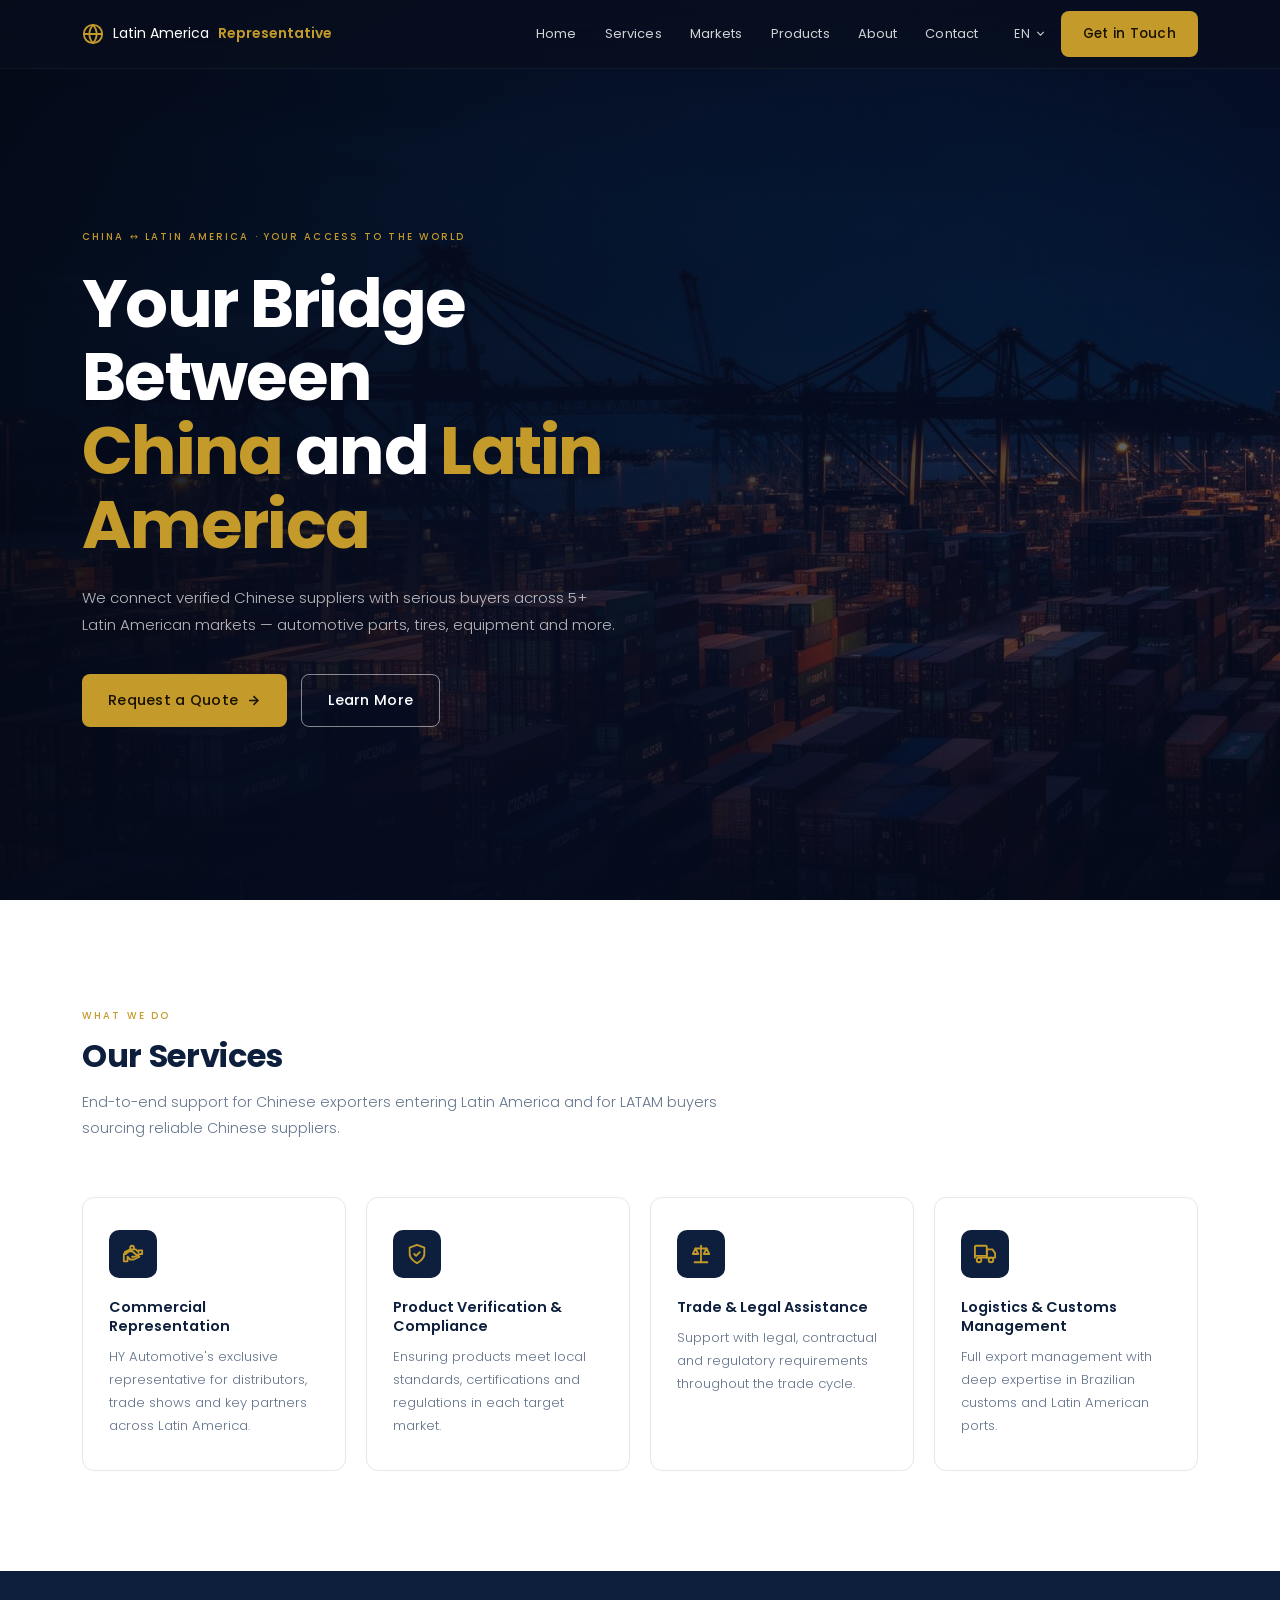
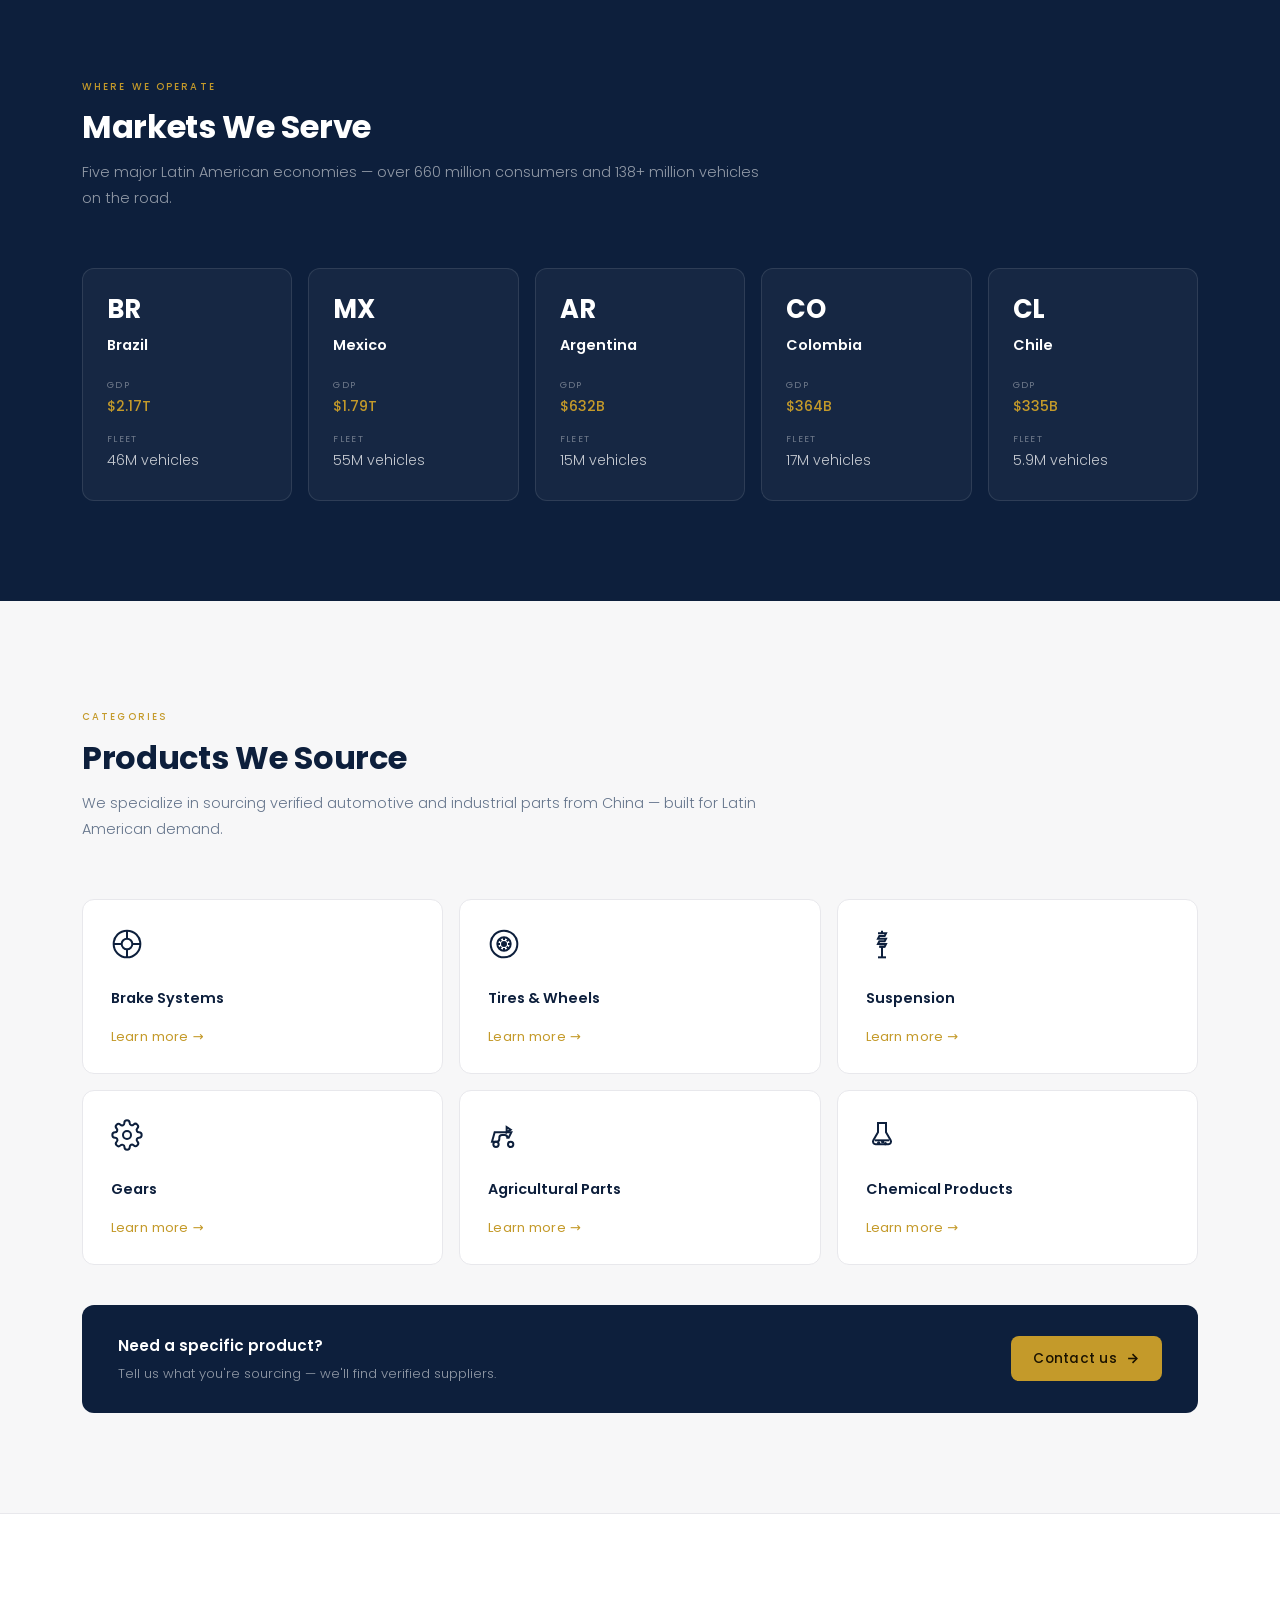
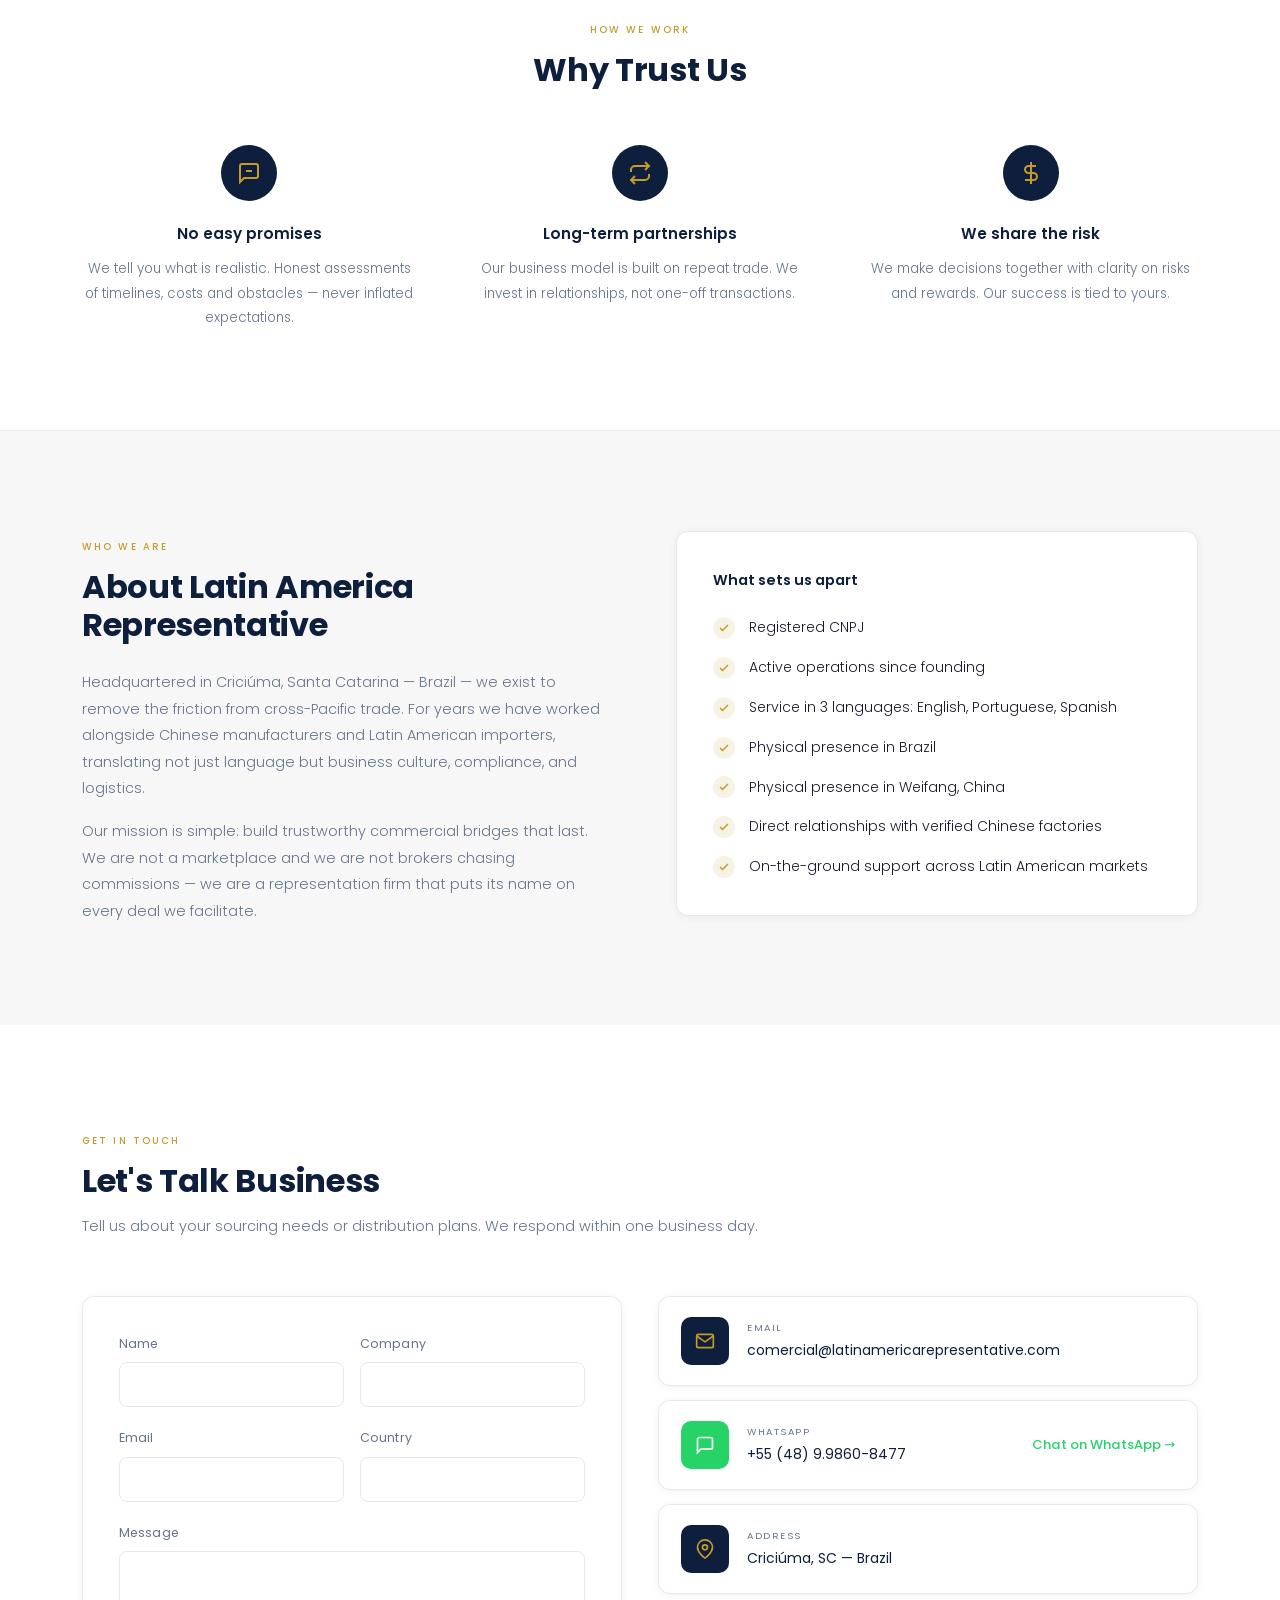
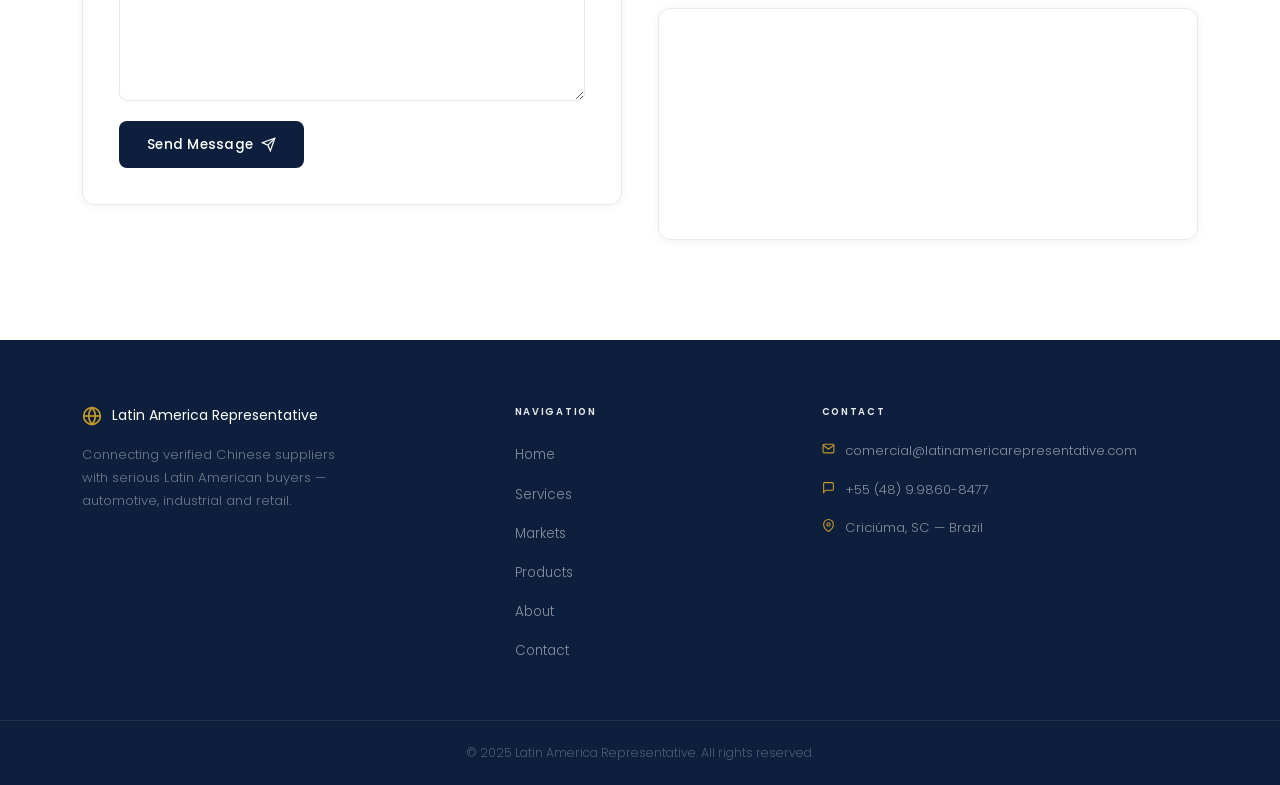
==== index.html @ e37b185f "Products session" ====
<!DOCTYPE html>
<html lang="en">
<head>
  <meta charset="UTF-8" />
  <meta name="viewport" content="width=device-width, initial-scale=1.0" />
  <title>Latin America Representative — China ↔ LATAM B2B Trade</title>
  <link rel="stylesheet" href="style.css" />
  <link rel="preconnect" href="https://fonts.googleapis.com" />
  <link rel="preconnect" href="https://fonts.gstatic.com" crossorigin />
  <link href="https://fonts.googleapis.com/css2?family=Poppins:wght@300;400;500;600;700&display=swap" rel="stylesheet" />
</head>
<body>

  <!-- NAVBAR -->
  <header class="navbar" id="navbar">
    <div class="container navbar__inner">
      <a href="#home" class="navbar__logo">
        <svg xmlns="http://www.w3.org/2000/svg" width="22" height="22" viewBox="0 0 24 24" fill="none" stroke="currentColor" stroke-width="2" stroke-linecap="round" stroke-linejoin="round"><circle cx="12" cy="12" r="10"/><path d="M12 2a15.3 15.3 0 0 1 4 10 15.3 15.3 0 0 1-4 10 15.3 15.3 0 0 1-4-10 15.3 15.3 0 0 1 4-10z"/><path d="M2 12h20"/></svg>
        <span class="logo__latin">Latin America</span> <span class="logo__rep">Representative</span>
      </a>

      <nav class="navbar__links" id="navLinks">
        <a href="#home">Home</a>
        <a href="#services">Services</a>
        <a href="#markets">Markets</a>
        <a href="products.html">Products</a>
        <a href="#about">About</a>
        <a href="#contact">Contact</a>
      </nav>

      <div class="navbar__actions">
        <div class="lang-switcher" id="langSwitcher">
          <button class="lang-btn" id="langToggle" aria-haspopup="true" aria-expanded="false">
            EN
            <svg xmlns="http://www.w3.org/2000/svg" width="13" height="13" viewBox="0 0 24 24" fill="none" stroke="currentColor" stroke-width="2"><polyline points="6 9 12 15 18 9"/></svg>
          </button>
          <div class="lang-dropdown" id="langDropdown">
            <button>English</button>
            <button>Português</button>
            <button>Español</button>
          </div>
        </div>
        <a href="#contact" class="btn btn--gold">Get in Touch</a>
      </div>

      <button class="navbar__hamburger" id="hamburger" aria-label="Toggle menu">
        <span></span><span></span><span></span>
      </button>
    </div>

    <div class="mobile-menu" id="mobileMenu">
      <a href="#home" class="mobile-link">Home</a>
      <a href="#services" class="mobile-link">Services</a>
      <a href="#markets" class="mobile-link">Markets</a>
      <a href="#products" class="mobile-link">Products</a>
      <a href="#about" class="mobile-link">About</a>
      <a href="#contact" class="mobile-link">Contact</a>
      <a href="#contact" class="btn btn--gold mobile-cta">Get in Touch</a>
    </div>
  </header>

  <!-- HERO -->
  <section class="hero" id="home">
    <div class="hero__bg">
      <img src="img/LAR.jpg.jpg" alt="Container port" class="hero__bg-img" />
      <div class="hero__overlay"></div>
    </div>
    <div class="container hero__inner">
      <div class="hero__content">
        <span class="eyebrow">China ↔ Latin America · Your Access to the World</span>
        <h1 class="hero__title">
          Your Bridge Between<br>
          <em>China</em> and <em>Latin America</em>
        </h1>
        <p class="hero__sub">
          We connect verified Chinese suppliers with serious buyers across 5+ Latin American markets — automotive parts, tires, equipment and more.
        </p>
        <div class="hero__ctas">
          <a href="#contact" class="btn btn--gold btn--lg">
            Request a Quote
            <svg xmlns="http://www.w3.org/2000/svg" width="15" height="15" viewBox="0 0 24 24" fill="none" stroke="currentColor" stroke-width="2.5"><line x1="5" y1="12" x2="19" y2="12"/><polyline points="12 5 19 12 12 19"/></svg>
          </a>
          <a href="#services" class="btn btn--outline btn--lg">Learn More</a>
        </div>
      </div>
    </div>
  </section>

  <!-- SERVICES -->
  <section class="section section--white" id="services">
    <div class="container">
      <div class="section__header">
        <span class="eyebrow">What we do</span>
        <h2 class="section__title">Our Services</h2>
        <p class="section__sub">End-to-end support for Chinese exporters entering Latin America and for LATAM buyers sourcing reliable Chinese suppliers.</p>
      </div>

      <div class="services-grid">
        <div class="service-card">
          <div class="service-card__icon">
            <svg xmlns="http://www.w3.org/2000/svg" width="22" height="22" viewBox="0 0 24 24" fill="none" stroke="currentColor" stroke-width="2" stroke-linecap="round" stroke-linejoin="round">
  <path d="M4 12H2v8h4v-5l3 3h4l6-3-1.5-1.5L14 15h-3"/>
  <path d="M20 12h2V8h-4v2l-3-3H9L3 10l1.5 1.5L8 9h3l5 4 4-1z"/>
  <path d="M9 7V5a2 2 0 0 1 4 0v2"/>
</svg>
          </div>
          <h3>Commercial Representation</h3>
          <p>HY Automotive's exclusive representative for distributors, trade shows and key partners across Latin America.</p>
        </div>
        <div class="service-card">
          <div class="service-card__icon">
            <svg xmlns="http://www.w3.org/2000/svg" width="22" height="22" viewBox="0 0 24 24" fill="none" stroke="currentColor" stroke-width="2" stroke-linecap="round" stroke-linejoin="round">
  <path d="M12 22s8-4 8-10V5l-8-3-8 3v7c0 6 8 10 8 10z"/>
  <polyline points="9 12 11 14 15 10"/>
</svg>
          </div>
          <h3>Product Verification &amp; Compliance</h3>
          <p>Ensuring products meet local standards, certifications and regulations in each target market.</p>
        </div>
        <div class="service-card">
          <div class="service-card__icon">
            <svg xmlns="http://www.w3.org/2000/svg" width="22" height="22" viewBox="0 0 24 24" fill="none" stroke="currentColor" stroke-width="2" stroke-linecap="round" stroke-linejoin="round">
  <line x1="12" y1="3" x2="12" y2="21"/>
  <path d="M5 21h14"/>
  <path d="M6 6l-3 6h6l-3-6z"/>
  <path d="M18 6l-3 6h6l-3-6z"/>
  <line x1="6" y1="6" x2="18" y2="6"/>
</svg>
          </div>
          <h3>Trade &amp; Legal Assistance</h3>
          <p>Support with legal, contractual and regulatory requirements throughout the trade cycle.</p>
        </div>
        <div class="service-card">
          <div class="service-card__icon">
            <svg xmlns="http://www.w3.org/2000/svg" width="22" height="22" viewBox="0 0 24 24" fill="none" stroke="currentColor" stroke-width="2" stroke-linecap="round" stroke-linejoin="round">
  <rect x="1" y="3" width="13" height="11" rx="1"/>
  <polygon points="14 7 20 7 23 11 23 16 14 16 14 7"/>
  <circle cx="5.5" cy="18.5" r="2.5"/>
  <circle cx="18.5" cy="18.5" r="2.5"/>
  <line x1="1" y1="14" x2="1" y2="16"/>
  <line x1="14" y1="16" x2="6" y2="16"/>
</svg>
          </div>
          <h3>Logistics &amp; Customs Management</h3>
          <p>Full export management with deep expertise in Brazilian customs and Latin American ports.</p>
        </div>
      </div>
    </div>
  </section>

  <!-- MARKETS -->
  <section class="section section--navy" id="markets">
    <div class="container">
      <div class="section__header">
        <span class="eyebrow">Where we operate</span>
        <h2 class="section__title section__title--white">Markets We Serve</h2>
        <p class="section__sub section__sub--light">Five major Latin American economies — over 660 million consumers and 138+ million vehicles on the road.</p>
      </div>

      <div class="markets-grid">
        <div class="market-card">
          <div class="market-card__code">BR</div>
          <div class="market-card__name">Brazil</div>
          <dl class="market-card__stats">
            <div><dt>GDP</dt><dd>$2.17T</dd></div>
            <div><dt>FLEET</dt><dd>46M vehicles</dd></div>
          </dl>
        </div>
        <div class="market-card">
          <div class="market-card__code">MX</div>
          <div class="market-card__name">Mexico</div>
          <dl class="market-card__stats">
            <div><dt>GDP</dt><dd>$1.79T</dd></div>
            <div><dt>FLEET</dt><dd>55M vehicles</dd></div>
          </dl>
        </div>
        <div class="market-card">
          <div class="market-card__code">AR</div>
          <div class="market-card__name">Argentina</div>
          <dl class="market-card__stats">
            <div><dt>GDP</dt><dd>$632B</dd></div>
            <div><dt>FLEET</dt><dd>15M vehicles</dd></div>
          </dl>
        </div>
        <div class="market-card">
          <div class="market-card__code">CO</div>
          <div class="market-card__name">Colombia</div>
          <dl class="market-card__stats">
            <div><dt>GDP</dt><dd>$364B</dd></div>
            <div><dt>FLEET</dt><dd>17M vehicles</dd></div>
          </dl>
        </div>
        <div class="market-card">
          <div class="market-card__code">CL</div>
          <div class="market-card__name">Chile</div>
          <dl class="market-card__stats">
            <div><dt>GDP</dt><dd>$335B</dd></div>
            <div><dt>FLEET</dt><dd>5.9M vehicles</dd></div>
          </dl>
        </div>
      </div>
    </div>
  </section>

  <!-- PRODUCTS -->
  <section class="section section--offwhite" id="products">
    <div class="container">
      <div class="section__header">
        <span class="eyebrow">Categories</span>
        <h2 class="section__title">Products We Source</h2>
        <p class="section__sub">We specialize in sourcing verified automotive and industrial parts from China — built for Latin American demand.</p>
      </div>

      <div class="products-grid">
        <div class="product-card" style="cursor:pointer;" onclick="window.location=this.querySelector('.product-card__link').href">
          <div class="product-card__icon">
            <svg xmlns="http://www.w3.org/2000/svg" width="32" height="32" viewBox="0 0 24 24" fill="none" stroke="currentColor" stroke-width="1.5">
              <circle cx="12" cy="12" r="10"/>
              <circle cx="12" cy="12" r="4"/>
              <line x1="12" y1="2" x2="12" y2="8"/>
              <line x1="12" y1="16" x2="12" y2="22"/>
              <line x1="2" y1="12" x2="8" y2="12"/>
              <line x1="16" y1="12" x2="22" y2="12"/>
            </svg>
          </div>
          <div class="product-card__name">Brake Systems</div>
          <a href="products.html#brake-systems" class="product-card__link">Learn more →</a>
        </div>
        <div class="product-card" style="cursor:pointer;" onclick="window.location=this.querySelector('.product-card__link').href">
          <div class="product-card__icon">
            <svg xmlns="http://www.w3.org/2000/svg" width="32" height="32" viewBox="0 0 24 24" fill="none" stroke="currentColor" stroke-width="1.5">
              <circle cx="12" cy="12" r="10"/>
              <circle cx="12" cy="12" r="5"/>
              <circle cx="12" cy="12" r="1.5" fill="currentColor"/>
              <line x1="12" y1="7" x2="12" y2="9"/>
              <line x1="12" y1="15" x2="12" y2="17"/>
              <line x1="7" y1="12" x2="9" y2="12"/>
              <line x1="15" y1="12" x2="17" y2="12"/>
              <line x1="8.5" y1="8.5" x2="9.9" y2="9.9"/>
              <line x1="14.1" y1="14.1" x2="15.5" y2="15.5"/>
              <line x1="15.5" y1="8.5" x2="14.1" y2="9.9"/>
              <line x1="9.9" y1="14.1" x2="8.5" y2="15.5"/>
            </svg>
          </div>
          <div class="product-card__name">Tires &amp; Wheels</div>
          <a href="products.html#tires-wheels" class="product-card__link">Learn more →</a>
        </div>
        <div class="product-card" style="cursor:pointer;" onclick="window.location=this.querySelector('.product-card__link').href">
          <div class="product-card__icon">
            <svg xmlns="http://www.w3.org/2000/svg" width="32" height="32" viewBox="0 0 24 24" fill="none" stroke="currentColor" stroke-width="1.5">
              <line x1="12" y1="2" x2="12" y2="4"/>
              <path d="M9 4 L15 4 L14 6 L10 6 L9 8 L15 8 L14 10 L10 10 L9 12 L15 12 L14 14 L10 14"/>
              <line x1="10" y1="14" x2="14" y2="14"/>
              <line x1="12" y1="14" x2="12" y2="22"/>
              <line x1="9" y1="22" x2="15" y2="22"/>
            </svg>
          </div>
          <div class="product-card__name">Suspension</div>
          <a href="products.html#suspension" class="product-card__link">Learn more →</a>
        </div>
        <div class="product-card" style="cursor:pointer;" onclick="window.location=this.querySelector('.product-card__link').href">
          <div class="product-card__icon">
            <svg xmlns="http://www.w3.org/2000/svg" width="32" height="32" viewBox="0 0 24 24" fill="none" stroke="currentColor" stroke-width="1.5">
              <path d="M12 15a3 3 0 1 0 0-6 3 3 0 0 0 0 6z"/>
              <path d="M19.4 15a1.65 1.65 0 0 0 .33 1.82l.06.06a2 2 0 0 1-2.83 2.83l-.06-.06a1.65 1.65 0 0 0-1.82-.33 1.65 1.65 0 0 0-1 1.51V21a2 2 0 0 1-4 0v-.09A1.65 1.65 0 0 0 9 19.4a1.65 1.65 0 0 0-1.82.33l-.06.06a2 2 0 0 1-2.83-2.83l.06-.06A1.65 1.65 0 0 0 4.68 15a1.65 1.65 0 0 0-1.51-1H3a2 2 0 0 1 0-4h.09A1.65 1.65 0 0 0 4.6 9a1.65 1.65 0 0 0-.33-1.82l-.06-.06a2 2 0 0 1 2.83-2.83l.06.06A1.65 1.65 0 0 0 9 4.68a1.65 1.65 0 0 0 1-1.51V3a2 2 0 0 1 4 0v.09a1.65 1.65 0 0 0 1 1.51 1.65 1.65 0 0 0 1.82-.33l.06-.06a2 2 0 0 1 2.83 2.83l-.06.06A1.65 1.65 0 0 0 19.4 9a1.65 1.65 0 0 0 1.51 1H21a2 2 0 0 1 0 4h-.09a1.65 1.65 0 0 0-1.51 1z"/>
            </svg>
          </div>
          <div class="product-card__name">Gears</div>
          <a href="products.html#gears" class="product-card__link">Learn more →</a>
        </div>
        <div class="product-card" style="cursor:pointer;" onclick="window.location=this.querySelector('.product-card__link').href">
          <div class="product-card__icon">
            <svg xmlns="http://www.w3.org/2000/svg" width="32" height="32" viewBox="0 0 24 24" fill="none" stroke="currentColor" stroke-width="1.5">
              <path d="M3 17h3.5a2 2 0 0 0 2-2v-1a2 2 0 0 1 2-2h2a2 2 0 0 1 2 2v0h1l2-4H5L3 17z"/>
              <circle cx="6" cy="19" r="2"/>
              <circle cx="17" cy="19" r="2"/>
              <path d="M14 10V6l3 2-3 2z"/>
            </svg>
          </div>
          <div class="product-card__name">Agricultural Parts</div>
          <a href="products.html#agricultural-parts" class="product-card__link">Learn more →</a>
        </div>
        <div class="product-card" style="cursor:pointer;" onclick="window.location=this.querySelector('.product-card__link').href">
          <div class="product-card__icon">
            <svg xmlns="http://www.w3.org/2000/svg" width="32" height="32" viewBox="0 0 24 24" fill="none" stroke="currentColor" stroke-width="1.5">
              <path d="M9 3h6v7l3.5 6a2 2 0 0 1-1.76 3H7.26a2 2 0 0 1-1.76-3L9 10V3z"/>
              <line x1="9" y1="3" x2="15" y2="3"/>
              <path d="M6.5 16h11"/>
              <circle cx="9.5" cy="18" r="0.5" fill="currentColor"/>
              <circle cx="12.5" cy="17" r="0.5" fill="currentColor"/>
              <circle cx="14.5" cy="18.5" r="0.5" fill="currentColor"/>
            </svg>
          </div>
          <div class="product-card__name">Chemical Products</div>
          <a href="products.html#chemical-products" class="product-card__link">Learn more →</a>
        </div>
      </div>

      <div class="products-cta">
        <div class="products-cta__text">
          <div class="products-cta__title">Need a specific product?</div>
          <div class="products-cta__sub">Tell us what you're sourcing — we'll find verified suppliers.</div>
        </div>
        <a href="#contact" class="btn btn--gold">
          Contact us
          <svg xmlns="http://www.w3.org/2000/svg" width="15" height="15" viewBox="0 0 24 24" fill="none" stroke="currentColor" stroke-width="2.5"><line x1="5" y1="12" x2="19" y2="12"/><polyline points="12 5 19 12 12 19"/></svg>
        </a>
      </div>
    </div>
  </section>

  <!-- TRUST -->
  <section class="section section--white trust-section">
    <div class="container">
      <div class="section__header section__header--center">
        <span class="eyebrow">How we work</span>
        <h2 class="section__title">Why Trust Us</h2>
      </div>

      <div class="trust-grid">
        <div class="trust-card">
          <div class="trust-card__icon">
            <svg xmlns="http://www.w3.org/2000/svg" width="24" height="24" viewBox="0 0 24 24" fill="none" stroke="currentColor" stroke-width="2"><path d="M21 15a2 2 0 0 1-2 2H7l-4 4V5a2 2 0 0 1 2-2h14a2 2 0 0 1 2 2z"/><line x1="9" y1="10" x2="15" y2="10"/></svg>
          </div>
          <h3>No easy promises</h3>
          <p>We tell you what is realistic. Honest assessments of timelines, costs and obstacles — never inflated expectations.</p>
        </div>
        <div class="trust-card">
          <div class="trust-card__icon">
            <svg xmlns="http://www.w3.org/2000/svg" width="24" height="24" viewBox="0 0 24 24" fill="none" stroke="currentColor" stroke-width="2"><polyline points="17 1 21 5 17 9"/><path d="M3 11V9a4 4 0 0 1 4-4h14"/><polyline points="7 23 3 19 7 15"/><path d="M21 13v2a4 4 0 0 1-4 4H3"/></svg>
          </div>
          <h3>Long-term partnerships</h3>
          <p>Our business model is built on repeat trade. We invest in relationships, not one-off transactions.</p>
        </div>
        <div class="trust-card">
          <div class="trust-card__icon">
            <svg xmlns="http://www.w3.org/2000/svg" width="24" height="24" viewBox="0 0 24 24" fill="none" stroke="currentColor" stroke-width="2"><line x1="12" y1="1" x2="12" y2="23"/><path d="M17 5H9.5a3.5 3.5 0 0 0 0 7h5a3.5 3.5 0 0 1 0 7H6"/></svg>
          </div>
          <h3>We share the risk</h3>
          <p>We make decisions together with clarity on risks and rewards. Our success is tied to yours.</p>
        </div>
      </div>
    </div>
  </section>

  <!-- ABOUT -->
  <section class="section section--offwhite" id="about">
    <div class="container">
      <div class="about-grid">
        <div class="about__left">
          <span class="eyebrow">Who we are</span>
          <h2 class="section__title">About Latin America Representative</h2>
          <div class="about__body">
            <p>Headquartered in Criciúma, Santa Catarina — Brazil — we exist to remove the friction from cross-Pacific trade. For years we have worked alongside Chinese manufacturers and Latin American importers, translating not just language but business culture, compliance, and logistics.</p>
            <p>Our mission is simple: build trustworthy commercial bridges that last. We are not a marketplace and we are not brokers chasing commissions — we are a representation firm that puts its name on every deal we facilitate.</p>
          </div>
        </div>
        <div class="about__right">
          <div class="about-card">
            <h3>What sets us apart</h3>
            <ul class="about-list">
              <li><span class="about-list__check"><svg xmlns="http://www.w3.org/2000/svg" width="12" height="12" viewBox="0 0 24 24" fill="none" stroke="currentColor" stroke-width="3"><polyline points="20 6 9 17 4 12"/></svg></span>Registered CNPJ</li>
              <li><span class="about-list__check"><svg xmlns="http://www.w3.org/2000/svg" width="12" height="12" viewBox="0 0 24 24" fill="none" stroke="currentColor" stroke-width="3"><polyline points="20 6 9 17 4 12"/></svg></span>Active operations since founding</li>
              <li><span class="about-list__check"><svg xmlns="http://www.w3.org/2000/svg" width="12" height="12" viewBox="0 0 24 24" fill="none" stroke="currentColor" stroke-width="3"><polyline points="20 6 9 17 4 12"/></svg></span>Service in 3 languages: English, Portuguese, Spanish</li>
              <li><span class="about-list__check"><svg xmlns="http://www.w3.org/2000/svg" width="12" height="12" viewBox="0 0 24 24" fill="none" stroke="currentColor" stroke-width="3"><polyline points="20 6 9 17 4 12"/></svg></span>Physical presence in Brazil</li>
              <li><span class="about-list__check"><svg xmlns="http://www.w3.org/2000/svg" width="12" height="12" viewBox="0 0 24 24" fill="none" stroke="currentColor" stroke-width="3"><polyline points="20 6 9 17 4 12"/></svg></span>Physical presence in Weifang, China</li>
              <li><span class="about-list__check"><svg xmlns="http://www.w3.org/2000/svg" width="12" height="12" viewBox="0 0 24 24" fill="none" stroke="currentColor" stroke-width="3"><polyline points="20 6 9 17 4 12"/></svg></span>Direct relationships with verified Chinese factories</li>
              <li><span class="about-list__check"><svg xmlns="http://www.w3.org/2000/svg" width="12" height="12" viewBox="0 0 24 24" fill="none" stroke="currentColor" stroke-width="3"><polyline points="20 6 9 17 4 12"/></svg></span>On-the-ground support across Latin American markets</li>
            </ul>
          </div>
        </div>
      </div>
    </div>
  </section>

  <!-- CONTACT -->
  <section class="section section--white" id="contact">
    <div class="container">
      <div class="section__header">
        <span class="eyebrow">Get in touch</span>
        <h2 class="section__title">Let's Talk Business</h2>
        <p class="section__sub">Tell us about your sourcing needs or distribution plans. We respond within one business day.</p>
      </div>

      <div class="contact-grid">
        <form class="contact-form" id="contactForm" novalidate>
          <div class="form-row">
            <div class="form-field">
              <label for="name">Name</label>
              <input type="text" id="name" name="name" required maxlength="150" />
            </div>
            <div class="form-field">
              <label for="company">Company</label>
              <input type="text" id="company" name="company" required maxlength="150" />
            </div>
          </div>
          <div class="form-row">
            <div class="form-field">
              <label for="email">Email</label>
              <input type="email" id="email" name="email" required maxlength="150" />
            </div>
            <div class="form-field">
              <label for="country">Country</label>
              <input type="text" id="country" name="country" required maxlength="150" />
            </div>
          </div>
          <div class="form-field">
            <label for="message">Message</label>
            <textarea id="message" name="message" rows="6" required minlength="10" maxlength="1000"></textarea>
          </div>
          <button type="submit" class="btn btn--navy btn--send">
            Send Message
            <svg xmlns="http://www.w3.org/2000/svg" width="15" height="15" viewBox="0 0 24 24" fill="none" stroke="currentColor" stroke-width="2"><line x1="22" y1="2" x2="11" y2="13"/><polygon points="22 2 15 22 11 13 2 9 22 2"/></svg>
          </button>
          <div class="form-success" id="formSuccess">
            Thanks — your message was received. We'll reply shortly.
          </div>
        </form>

        <div class="contact-info">
          <a href="mailto:comercial@latinamericarepresentative.com" class="info-card">
            <span class="info-card__icon info-card__icon--navy">
              <svg xmlns="http://www.w3.org/2000/svg" width="20" height="20" viewBox="0 0 24 24" fill="none" stroke="currentColor" stroke-width="2"><path d="M4 4h16c1.1 0 2 .9 2 2v12c0 1.1-.9 2-2 2H4c-1.1 0-2-.9-2-2V6c0-1.1.9-2 2-2z"/><polyline points="22,6 12,13 2,6"/></svg>
            </span>
            <div>
              <div class="info-card__label">EMAIL</div>
              <div class="info-card__value">comercial@latinamericarepresentative.com</div>
            </div>
          </a>

          <a href="https://wa.me/5548998608477" target="_blank" rel="noopener noreferrer" class="info-card info-card--wa">
            <span class="info-card__icon info-card__icon--wa">
              <svg xmlns="http://www.w3.org/2000/svg" width="20" height="20" viewBox="0 0 24 24" fill="none" stroke="currentColor" stroke-width="2"><path d="M21 15a2 2 0 0 1-2 2H7l-4 4V5a2 2 0 0 1 2-2h14a2 2 0 0 1 2 2z"/></svg>
            </span>
            <div>
              <div class="info-card__label">WHATSAPP</div>
              <div class="info-card__value">+55 (48) 9.9860-8477</div>
            </div>
            <span class="wa-cta">Chat on WhatsApp →</span>
          </a>

          <div class="info-card">
            <span class="info-card__icon info-card__icon--navy">
              <svg xmlns="http://www.w3.org/2000/svg" width="20" height="20" viewBox="0 0 24 24" fill="none" stroke="currentColor" stroke-width="2"><path d="M21 10c0 7-9 13-9 13s-9-6-9-13a9 9 0 0 1 18 0z"/><circle cx="12" cy="10" r="3"/></svg>
            </span>
            <div>
              <div class="info-card__label">ADDRESS</div>
              <div class="info-card__value">Criciúma, SC — Brazil</div>
            </div>
          </div>

          <div class="map-wrapper">
            <iframe title="Map" src="https://www.openstreetmap.org/export/embed.html?bbox=-49.45%2C-28.75%2C-49.30%2C-28.62&layer=mapnik&marker=-28.6776%2C-49.3697" loading="lazy"></iframe>
          </div>
        </div>
      </div>
    </div>
  </section>

  <!-- FOOTER -->
  <footer class="footer">
    <div class="container footer__inner">
      <div class="footer__brand">
        <div class="footer__logo">
          <svg xmlns="http://www.w3.org/2000/svg" width="20" height="20" viewBox="0 0 24 24" fill="none" stroke="currentColor" stroke-width="2"><circle cx="12" cy="12" r="10"/><path d="M12 2a15.3 15.3 0 0 1 4 10 15.3 15.3 0 0 1-4 10 15.3 15.3 0 0 1-4-10 15.3 15.3 0 0 1 4-10z"/><path d="M2 12h20"/></svg>
          Latin America Representative
        </div>
        <p>Connecting verified Chinese suppliers with serious Latin American buyers — automotive, industrial and retail.</p>
      </div>

      <div class="footer__nav">
        <h4>Navigation</h4>
        <ul>
          <li><a href="#home">Home</a></li>
          <li><a href="#services">Services</a></li>
          <li><a href="#markets">Markets</a></li>
          <li><a href="products.html">Products</a></li>
          <li><a href="#about">About</a></li>
          <li><a href="#contact">Contact</a></li>
        </ul>
      </div>

      <div class="footer__contact">
        <h4>Contact</h4>
        <ul>
          <li>
            <svg xmlns="http://www.w3.org/2000/svg" width="13" height="13" viewBox="0 0 24 24" fill="none" stroke="currentColor" stroke-width="2"><path d="M4 4h16c1.1 0 2 .9 2 2v12c0 1.1-.9 2-2 2H4c-1.1 0-2-.9-2-2V6c0-1.1.9-2 2-2z"/><polyline points="22,6 12,13 2,6"/></svg>
            comercial@latinamericarepresentative.com
          </li>
          <li>
            <svg xmlns="http://www.w3.org/2000/svg" width="13" height="13" viewBox="0 0 24 24" fill="none" stroke="currentColor" stroke-width="2"><path d="M21 15a2 2 0 0 1-2 2H7l-4 4V5a2 2 0 0 1 2-2h14a2 2 0 0 1 2 2z"/></svg>
            <a href="https://wa.me/5548998608477" target="_blank" rel="noopener noreferrer">+55 (48) 9.9860-8477</a>
          </li>
          <li>
            <svg xmlns="http://www.w3.org/2000/svg" width="13" height="13" viewBox="0 0 24 24" fill="none" stroke="currentColor" stroke-width="2"><path d="M21 10c0 7-9 13-9 13s-9-6-9-13a9 9 0 0 1 18 0z"/><circle cx="12" cy="10" r="3"/></svg>
            Criciúma, SC — Brazil
          </li>
        </ul>
      </div>
    </div>
    <div class="footer__bottom">
      <div class="container">© 2025 Latin America Representative. All rights reserved.</div>
    </div>
  </footer>

  <script src="script.js"></script>
</body>
</html>
---- style.css ----
/* ============================================================
   LATIN AMERICA REPRESENTATIVE — style.css
   ============================================================ */

*, *::before, *::after { box-sizing: border-box; margin: 0; padding: 0; }

:root {
  --navy:       #0d1f3c;
  --navy-deep:  #080f1e;
  --navy-mid:   #122040;
  --gold:       #c49a2a;
  --gold-hover: #d4ab3a;
  --gold-pale:  rgba(196,154,42,.13);
  --white:      #ffffff;
  --off-white:  #f7f7f8;
  --border:     #e8e8ec;
  --text:       #1a1a2e;
  --text-muted: #64748b;
  --wa-green:   #25d366;
  --font: 'Poppins', system-ui, sans-serif;
  --radius: 12px;
  --radius-sm: 8px;
  --transition: .2s ease;
  --shadow-sm: 0 1px 8px rgba(10,20,50,.06);
  --shadow: 0 2px 20px rgba(10,20,50,.09);
  --shadow-lg: 0 8px 40px rgba(10,20,50,.13);
}

html { scroll-behavior: smooth; }

body {
  font-family: var(--font);
  font-weight: 300;
  color: var(--text);
  background: var(--white);
  line-height: 1.7;
  -webkit-font-smoothing: antialiased;
}

img, iframe { display: block; max-width: 100%; }
a { text-decoration: none; color: inherit; }
ul { list-style: none; }
button { cursor: pointer; border: none; background: none; font: inherit; }

.container {
  width: 100%;
  max-width: 1180px;
  margin: 0 auto;
  padding: 0 32px;
}

/* ---- BUTTONS ---- */
.btn {
  display: inline-flex;
  align-items: center;
  gap: 8px;
  padding: 11px 22px;
  border-radius: var(--radius-sm);
  font-family: var(--font);
  font-weight: 500;
  font-size: .85rem;
  letter-spacing: .02em;
  transition: background var(--transition), box-shadow var(--transition), transform var(--transition);
  white-space: nowrap;
  cursor: pointer;
}
.btn:hover { transform: translateY(-1px); }
.btn--gold  { background: var(--gold); color: #1a1200; }
.btn--gold:hover { background: var(--gold-hover); box-shadow: 0 4px 18px rgba(196,154,42,.35); }
.btn--navy  { background: var(--navy); color: var(--white); }
.btn--navy:hover { background: var(--navy-mid); }
.btn--outline { border: 1.5px solid rgba(255,255,255,.5); color: var(--white); background: transparent; }
.btn--outline:hover { background: rgba(255,255,255,.08); }
.btn--lg { padding: 13px 26px; font-size: .9rem; border-radius: var(--radius-sm); }
.btn--send { align-self: flex-start; padding: 12px 28px; }

/* ---- EYEBROW ---- */
.eyebrow {
  display: inline-block;
  font-size: .6rem;
  font-weight: 500;
  letter-spacing: .22em;
  text-transform: uppercase;
  color: var(--gold);
}

/* ---- SECTIONS ---- */
.section { padding: 100px 0; }
.section--white    { background: var(--white); }
.section--offwhite { background: var(--off-white); }
.section--navy     { background: var(--navy); }

.section__header { max-width: 680px; margin-bottom: 56px; }
.section__header--center { text-align: center; margin-left: auto; margin-right: auto; }

.section__title {
  margin-top: 10px;
  font-size: clamp(1.6rem, 2.5vw, 2.1rem);
  font-weight: 700;
  color: var(--navy);
  line-height: 1.2;
  letter-spacing: -.01em;
}
.section__title--white { color: var(--white); }

.section__sub {
  margin-top: 14px;
  font-size: .9rem;
  font-weight: 300;
  color: var(--text-muted);
  line-height: 1.8;
}
.section__sub--light { color: rgba(255,255,255,.55); }

/* ================================================================
   NAVBAR
   ================================================================ */
.navbar {
  position: fixed;
  top: 0; left: 0; right: 0;
  z-index: 100;
  background: rgba(8,15,30,.65);
  backdrop-filter: blur(18px);
  -webkit-backdrop-filter: blur(18px);
  border-bottom: 1px solid rgba(255,255,255,.05);
  transition: background var(--transition), box-shadow var(--transition);
}
.navbar.scrolled {
  background: rgba(10,20,50,.97);
  box-shadow: 0 2px 28px rgba(0,0,0,.35);
}

.navbar__inner {
  display: flex;
  align-items: center;
  height: 68px;
  gap: 36px;
}

.navbar__logo {
  display: flex;
  align-items: center;
  gap: 9px;
  font-size: .875rem;
  color: var(--white);
  flex-shrink: 0;
}
.navbar__logo svg { color: var(--gold); flex-shrink: 0; }
.logo__latin { font-weight: 400; }
.logo__rep   { font-weight: 600; color: var(--gold); }

.navbar__links {
  display: flex;
  align-items: center;
  gap: 28px;
  margin-left: auto;
}
.navbar__links a {
  font-size: .8125rem;
  font-weight: 400;
  color: rgba(255,255,255,.82);
  letter-spacing: .01em;
  transition: color var(--transition);
}
.navbar__links a:hover { color: var(--white); }

.navbar__actions {
  display: flex;
  align-items: center;
  gap: 14px;
  flex-shrink: 0;
}

/* Lang switcher */
.lang-switcher { position: relative; }
.lang-btn {
  display: flex;
  align-items: center;
  gap: 3px;
  font-size: .78rem;
  font-weight: 400;
  letter-spacing: .06em;
  color: rgba(255,255,255,.8);
  transition: color var(--transition);
}
.lang-btn:hover { color: var(--white); }
.lang-dropdown {
  position: absolute;
  top: calc(100% + 10px);
  right: 0;
  min-width: 128px;
  background: var(--white);
  border: 1px solid var(--border);
  border-radius: var(--radius-sm);
  box-shadow: var(--shadow-lg);
  overflow: hidden;
  display: none;
  flex-direction: column;
}
.lang-dropdown.open { display: flex; }
.lang-dropdown button {
  padding: 10px 14px;
  text-align: left;
  font-size: .84rem;
  font-weight: 300;
  color: var(--text);
  font-family: var(--font);
  transition: background var(--transition);
}
.lang-dropdown button:hover { background: var(--off-white); }

/* Hamburger */
.navbar__hamburger {
  display: none;
  flex-direction: column;
  gap: 5px;
  padding: 4px;
  margin-left: auto;
}
.navbar__hamburger span {
  display: block;
  width: 22px;
  height: 1.5px;
  background: var(--white);
  border-radius: 2px;
  transition: transform .25s ease, opacity .25s ease;
}
.navbar__hamburger.open span:nth-child(1) { transform: translateY(6.5px) rotate(45deg); }
.navbar__hamburger.open span:nth-child(2) { opacity: 0; }
.navbar__hamburger.open span:nth-child(3) { transform: translateY(-6.5px) rotate(-45deg); }

/* Mobile menu */
.mobile-menu {
  display: none;
  flex-direction: column;
  padding: 12px 24px 24px;
  border-top: 1px solid rgba(255,255,255,.06);
  background: rgba(8,15,30,.99);
}
.mobile-menu.open { display: flex; }
.mobile-link {
  padding: 12px 0;
  color: rgba(255,255,255,.8);
  font-weight: 300;
  font-size: .9rem;
  border-bottom: 1px solid rgba(255,255,255,.05);
  transition: color var(--transition);
}
.mobile-link:hover { color: var(--gold); }
.mobile-cta { margin-top: 18px; justify-content: center; }

/* ================================================================
   HERO
   ================================================================ */
.hero {
  position: relative;
  min-height: 100vh;
  display: flex;
  align-items: center;
  padding-top: 68px;
  color: var(--white);
  overflow: hidden;
}

.hero__bg {
  position: absolute;
  inset: 0;
}
.hero__bg-img {
  position: absolute;
  inset: 0;
  width: 100%;
  height: 100%;
  object-fit: cover;
  object-position: center 40%;
}
.hero__overlay {
  position: absolute;
  inset: 0;
  background: linear-gradient(
    108deg,
    rgba(4,9,22,.92) 0%,
    rgba(6,14,35,.85) 40%,
    rgba(8,18,45,.55) 100%
  );
}

.hero__inner {
  position: relative;
  width: 100%;
  padding: 80px 32px 100px;
}

.hero__content { max-width: 680px; }

.hero__title {
  margin-top: 18px;
  font-size: clamp(2.8rem, 5.5vw, 4.2rem);
  font-weight: 700;
  line-height: 1.1;
  letter-spacing: -.025em;
  color: var(--white);
}
.hero__title em {
  font-style: normal;
  color: var(--gold);
}

.hero__sub {
  margin-top: 22px;
  font-size: .9375rem;
  font-weight: 300;
  color: rgba(255,255,255,.7);
  max-width: 540px;
  line-height: 1.8;
}

.hero__ctas {
  margin-top: 36px;
  display: flex;
  flex-wrap: wrap;
  gap: 14px;
}

/* ================================================================
   SERVICES
   ================================================================ */
.services-grid {
  display: grid;
  grid-template-columns: repeat(4, 1fr);
  gap: 20px;
}

.service-card {
  padding: 32px 26px;
  border: 1px solid var(--border);
  border-radius: var(--radius);
  background: var(--white);
  transition: border-color var(--transition), box-shadow var(--transition), transform var(--transition);
}
.service-card:hover {
  border-color: #cbd5e1;
  box-shadow: var(--shadow-lg);
  transform: translateY(-3px);
}

.service-card__icon {
  display: inline-flex;
  align-items: center;
  justify-content: center;
  width: 48px;
  height: 48px;
  border-radius: 10px;
  background: var(--navy);
  color: var(--gold);
}

.service-card h3 {
  margin-top: 20px;
  font-size: .9rem;
  font-weight: 600;
  color: var(--navy);
  line-height: 1.3;
}
.service-card p {
  margin-top: 10px;
  font-size: .82rem;
  font-weight: 300;
  color: var(--text-muted);
  line-height: 1.75;
}

/* ================================================================
   MARKETS
   ================================================================ */
.markets-grid {
  display: grid;
  grid-template-columns: repeat(5, 1fr);
  gap: 16px;
}

.market-card {
  padding: 28px 24px;
  border: 1px solid rgba(255,255,255,.1);
  border-radius: var(--radius);
  background: rgba(255,255,255,.04);
  transition: border-color var(--transition), background var(--transition), transform var(--transition);
}
.market-card:hover {
  border-color: rgba(196,154,42,.5);
  background: rgba(255,255,255,.07);
  transform: translateY(-3px);
}

/* Country code (BR, MX…) — large, bold, white */
.market-card__code {
  font-size: 1.6rem;
  font-weight: 700;
  color: var(--white);
  letter-spacing: -.01em;
  line-height: 1;
}

.market-card__name {
  margin-top: 10px;
  font-size: .9rem;
  font-weight: 600;
  color: var(--white);
}

.market-card__stats { margin-top: 20px; display: flex; flex-direction: column; gap: 12px; }
.market-card__stats dt {
  font-size: .58rem;
  text-transform: uppercase;
  letter-spacing: .14em;
  color: rgba(255,255,255,.38);
  font-weight: 400;
}
.market-card__stats dd {
  margin-top: 2px;
  font-size: .875rem;
  font-weight: 500;
  color: var(--gold);
}
.market-card__stats > div:last-child dd {
  font-weight: 300;
  color: rgba(255,255,255,.75);
}

/* ================================================================
   PRODUCTS  — 3-column grid, icon top-left, "Learn more →" link
   ================================================================ */
.products-grid {
  display: grid;
  grid-template-columns: repeat(3, 1fr);
  gap: 16px;
}

.product-card {
  padding: 28px 28px 24px;
  border: 1px solid var(--border);
  border-radius: var(--radius);
  background: var(--white);
  display: flex;
  flex-direction: column;
  align-items: flex-start;
  gap: 0;
  transition: border-color var(--transition), box-shadow var(--transition), transform var(--transition);
}
.product-card:hover {
  border-color: #cbd5e1;
  box-shadow: var(--shadow-lg);
  transform: translateY(-2px);
}

.product-card__icon {
  color: var(--navy);
  margin-bottom: 18px;
}

.product-card__name {
  font-size: .9rem;
  font-weight: 600;
  color: var(--navy);
  margin-bottom: 16px;
}

.product-card__link {
  font-size: .82rem;
  font-weight: 400;
  color: var(--gold);
  letter-spacing: .01em;
  transition: color var(--transition);
  margin-top: auto;
}
.product-card__link:hover { color: var(--gold-hover); }

/* CTA banner */
.products-cta {
  margin-top: 40px;
  display: flex;
  align-items: center;
  justify-content: space-between;
  gap: 24px;
  padding: 28px 36px;
  background: var(--navy);
  border-radius: var(--radius);
  flex-wrap: wrap;
}
.products-cta__title {
  font-size: .95rem;
  font-weight: 600;
  color: var(--white);
}
.products-cta__sub {
  margin-top: 4px;
  font-size: .82rem;
  font-weight: 300;
  color: rgba(255,255,255,.55);
}

/* ================================================================
   TRUST
   ================================================================ */
.trust-section { border-top: 1px solid var(--border); border-bottom: 1px solid var(--border); }

.trust-grid {
  display: grid;
  grid-template-columns: repeat(3, 1fr);
  gap: 56px;
}

.trust-card { text-align: center; }

.trust-card__icon {
  display: inline-flex;
  align-items: center;
  justify-content: center;
  width: 56px;
  height: 56px;
  border-radius: 50%;
  background: var(--navy);
  color: var(--gold);
  margin: 0 auto;
}

.trust-card h3 {
  margin-top: 20px;
  font-size: .95rem;
  font-weight: 600;
  color: var(--navy);
}
.trust-card p {
  margin-top: 10px;
  font-size: .84rem;
  font-weight: 300;
  color: var(--text-muted);
  line-height: 1.8;
}

/* ================================================================
   ABOUT
   ================================================================ */
.about-grid {
  display: grid;
  grid-template-columns: 1fr 1fr;
  gap: 72px;
  align-items: start;
}

.about__body {
  margin-top: 24px;
  display: flex;
  flex-direction: column;
  gap: 16px;
}
.about__body p {
  font-size: .9rem;
  font-weight: 300;
  color: var(--text-muted);
  line-height: 1.85;
}

.about-card {
  background: var(--white);
  border: 1px solid var(--border);
  border-radius: var(--radius);
  padding: 36px;
  box-shadow: var(--shadow-sm);
}
.about-card h3 {
  font-size: .9rem;
  font-weight: 600;
  color: var(--navy);
}

.about-list {
  margin-top: 24px;
  display: flex;
  flex-direction: column;
  gap: 16px;
}
.about-list li {
  display: flex;
  align-items: center;
  gap: 14px;
  font-size: .875rem;
  font-weight: 300;
  color: var(--text);
}
.about-list__check {
  flex-shrink: 0;
  width: 22px;
  height: 22px;
  border-radius: 50%;
  background: var(--gold-pale);
  color: var(--gold);
  display: flex;
  align-items: center;
  justify-content: center;
}

/* ================================================================
   CONTACT
   ================================================================ */
.contact-grid {
  display: grid;
  grid-template-columns: 1fr 1fr;
  gap: 36px;
  align-items: start;
}

.contact-form {
  background: var(--white);
  border: 1px solid var(--border);
  border-radius: var(--radius);
  padding: 36px;
  display: flex;
  flex-direction: column;
  gap: 20px;
  box-shadow: var(--shadow-sm);
}

.form-row { display: grid; grid-template-columns: 1fr 1fr; gap: 16px; }

.form-field { display: flex; flex-direction: column; gap: 8px; }
.form-field label {
  font-size: .78rem;
  font-weight: 400;
  color: var(--text-muted);
  letter-spacing: .01em;
}
.form-field input,
.form-field textarea {
  width: 100%;
  padding: 11px 14px;
  border: 1px solid var(--border);
  border-radius: var(--radius-sm);
  background: var(--white);
  font-family: var(--font);
  font-weight: 300;
  font-size: .875rem;
  color: var(--text);
  transition: border-color var(--transition), box-shadow var(--transition);
  outline: none;
}
.form-field input:focus,
.form-field textarea:focus {
  border-color: var(--gold);
  box-shadow: 0 0 0 3px rgba(196,154,42,.1);
}
.form-field textarea { resize: vertical; }

.form-success {
  display: none;
  padding: 12px 16px;
  background: rgba(196,154,42,.08);
  border: 1px solid rgba(196,154,42,.25);
  border-radius: var(--radius-sm);
  font-size: .84rem;
  font-weight: 400;
  color: #7a5c0a;
}
.form-success.visible { display: block; }

/* Contact info cards */
.contact-info { display: flex; flex-direction: column; gap: 14px; }

.info-card {
  display: flex;
  align-items: center;
  gap: 18px;
  padding: 20px 22px;
  border: 1px solid var(--border);
  border-radius: var(--radius);
  background: var(--white);
  box-shadow: var(--shadow-sm);
  transition: border-color var(--transition), box-shadow var(--transition);
}
.info-card:hover { border-color: #cbd5e1; box-shadow: var(--shadow); }
.info-card--wa { justify-content: flex-start; flex-wrap: nowrap; gap: 18px; }
.info-card--wa:hover { border-color: var(--wa-green); }
.info-card--wa .wa-cta { margin-left: auto; flex-shrink: 0; }

.info-card__icon {
  flex-shrink: 0;
  width: 48px;
  height: 48px;
  border-radius: 10px;
  display: flex;
  align-items: center;
  justify-content: center;
}
.info-card__icon--navy { background: var(--navy); color: var(--gold); }
.info-card__icon--wa   { background: var(--wa-green); color: var(--white); }

.info-card__label {
  font-size: .6rem;
  text-transform: uppercase;
  letter-spacing: .16em;
  color: var(--text-muted);
  font-weight: 400;
}
.info-card__value {
  font-size: .875rem;
  font-weight: 400;
  color: var(--navy);
  margin-top: 3px;
  word-break: break-all;
}

.wa-cta {
  font-size: .82rem;
  font-weight: 500;
  color: var(--wa-green);
  white-space: nowrap;
}

.map-wrapper {
  border: 1px solid var(--border);
  border-radius: var(--radius);
  overflow: hidden;
  box-shadow: var(--shadow-sm);
}
.map-wrapper iframe { width: 100%; height: 230px; border: 0; }

/* ================================================================
   FOOTER
   ================================================================ */
.footer { background: var(--navy); color: rgba(255,255,255,.55); }

.footer__inner {
  display: grid;
  grid-template-columns: 1.5fr 1fr 1.5fr;
  gap: 56px;
  padding-top: 64px;
  padding-bottom: 56px;
}

.footer__logo {
  display: flex;
  align-items: center;
  gap: 10px;
  font-size: .875rem;
  font-weight: 400;
  color: var(--white);
  margin-bottom: 16px;
}
.footer__logo svg { color: var(--gold); flex-shrink: 0; }

.footer__brand p {
  font-size: .82rem;
  font-weight: 300;
  line-height: 1.75;
  color: rgba(255,255,255,.4);
  max-width: 280px;
}

.footer__nav h4,
.footer__contact h4 {
  font-size: .6rem;
  font-weight: 600;
  text-transform: uppercase;
  letter-spacing: .18em;
  color: rgba(255,255,255,.9);
  margin-bottom: 20px;
}

.footer__nav ul { display: flex; flex-direction: column; gap: 12px; }
.footer__nav a {
  font-size: .84rem;
  font-weight: 300;
  color: rgba(255,255,255,.5);
  transition: color var(--transition);
}
.footer__nav a:hover { color: var(--gold); }

.footer__contact ul { display: flex; flex-direction: column; gap: 16px; }
.footer__contact li {
  display: flex;
  align-items: flex-start;
  gap: 10px;
  font-size: .82rem;
  font-weight: 300;
  color: rgba(255,255,255,.5);
}
.footer__contact li svg { color: var(--gold); flex-shrink: 0; margin-top: 2px; }
.footer__contact a { color: rgba(255,255,255,.5); transition: color var(--transition); }
.footer__contact a:hover { color: var(--gold); }

.footer__bottom { border-top: 1px solid rgba(255,255,255,.07); }
.footer__bottom .container {
  padding-top: 22px;
  padding-bottom: 22px;
  font-size: .76rem;
  font-weight: 300;
  color: rgba(255,255,255,.28);
  text-align: center;
}

/* ================================================================
   ANIMATIONS
   ================================================================ */
.fade-up {
  opacity: 0;
  transform: translateY(20px);
  transition: opacity .55s ease, transform .55s ease;
}
.fade-up.visible { opacity: 1; transform: none; }

/* ================================================================
   RESPONSIVE
   ================================================================ */
@media (max-width: 1100px) {
  .services-grid { grid-template-columns: repeat(2, 1fr); }
  .markets-grid  { grid-template-columns: repeat(3, 1fr); }
  .products-grid { grid-template-columns: repeat(2, 1fr); }
}

@media (max-width: 900px) {
  .navbar__links,
  .navbar__actions { display: none; }
  .navbar__hamburger { display: flex; }

  .trust-grid   { grid-template-columns: repeat(2, 1fr); gap: 36px; }
  .about-grid   { grid-template-columns: 1fr; gap: 40px; }
  .contact-grid { grid-template-columns: 1fr; }
  .footer__inner { grid-template-columns: 1fr 1fr; }
  .footer__brand { grid-column: 1 / -1; }
}

@media (max-width: 640px) {
  .section { padding: 72px 0; }
  .container { padding: 0 20px; }

  .hero__title { font-size: 2.4rem; }
  .hero__inner { padding: 60px 20px 80px; }

  .services-grid { grid-template-columns: 1fr; }
  .markets-grid  { grid-template-columns: repeat(2, 1fr); }
  .products-grid { grid-template-columns: 1fr; }
  .trust-grid    { grid-template-columns: 1fr; }
  .form-row      { grid-template-columns: 1fr; }
  .products-cta  { flex-direction: column; align-items: flex-start; }
  .footer__inner { grid-template-columns: 1fr; gap: 32px; }
}
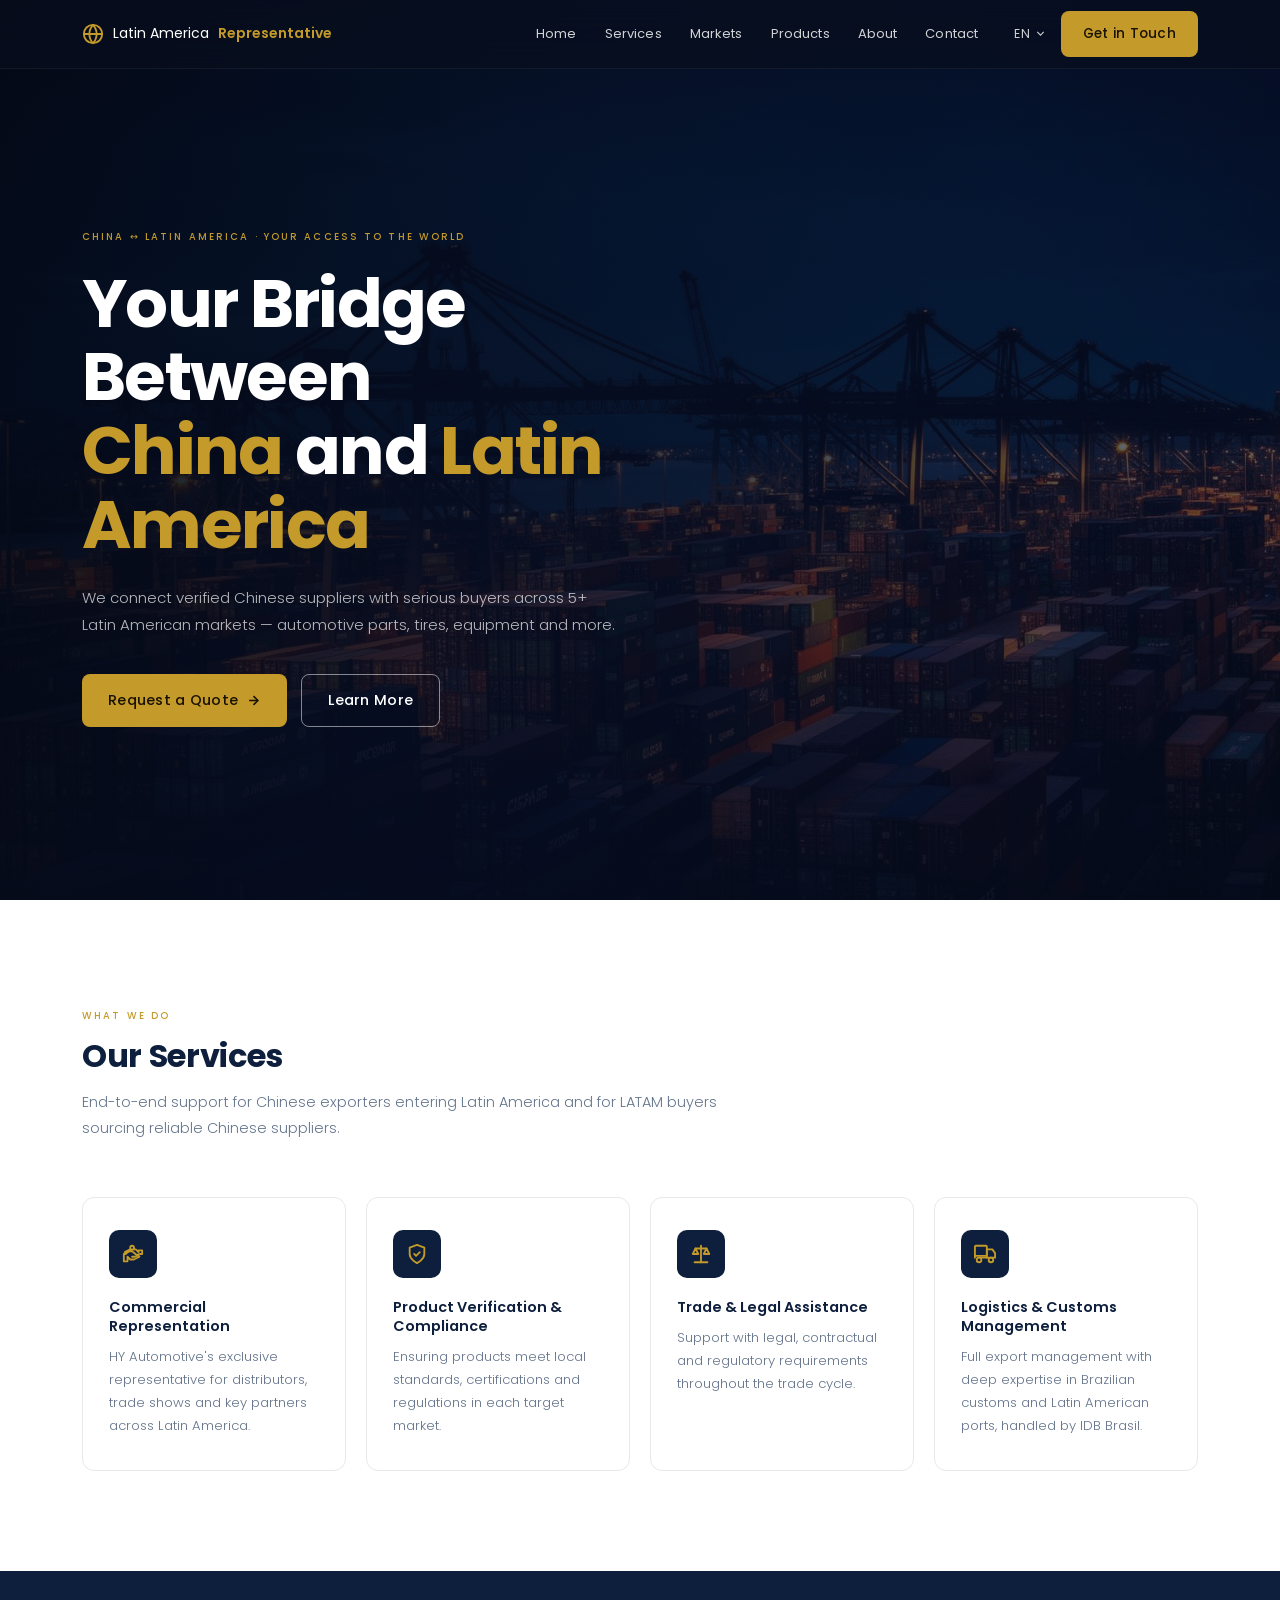
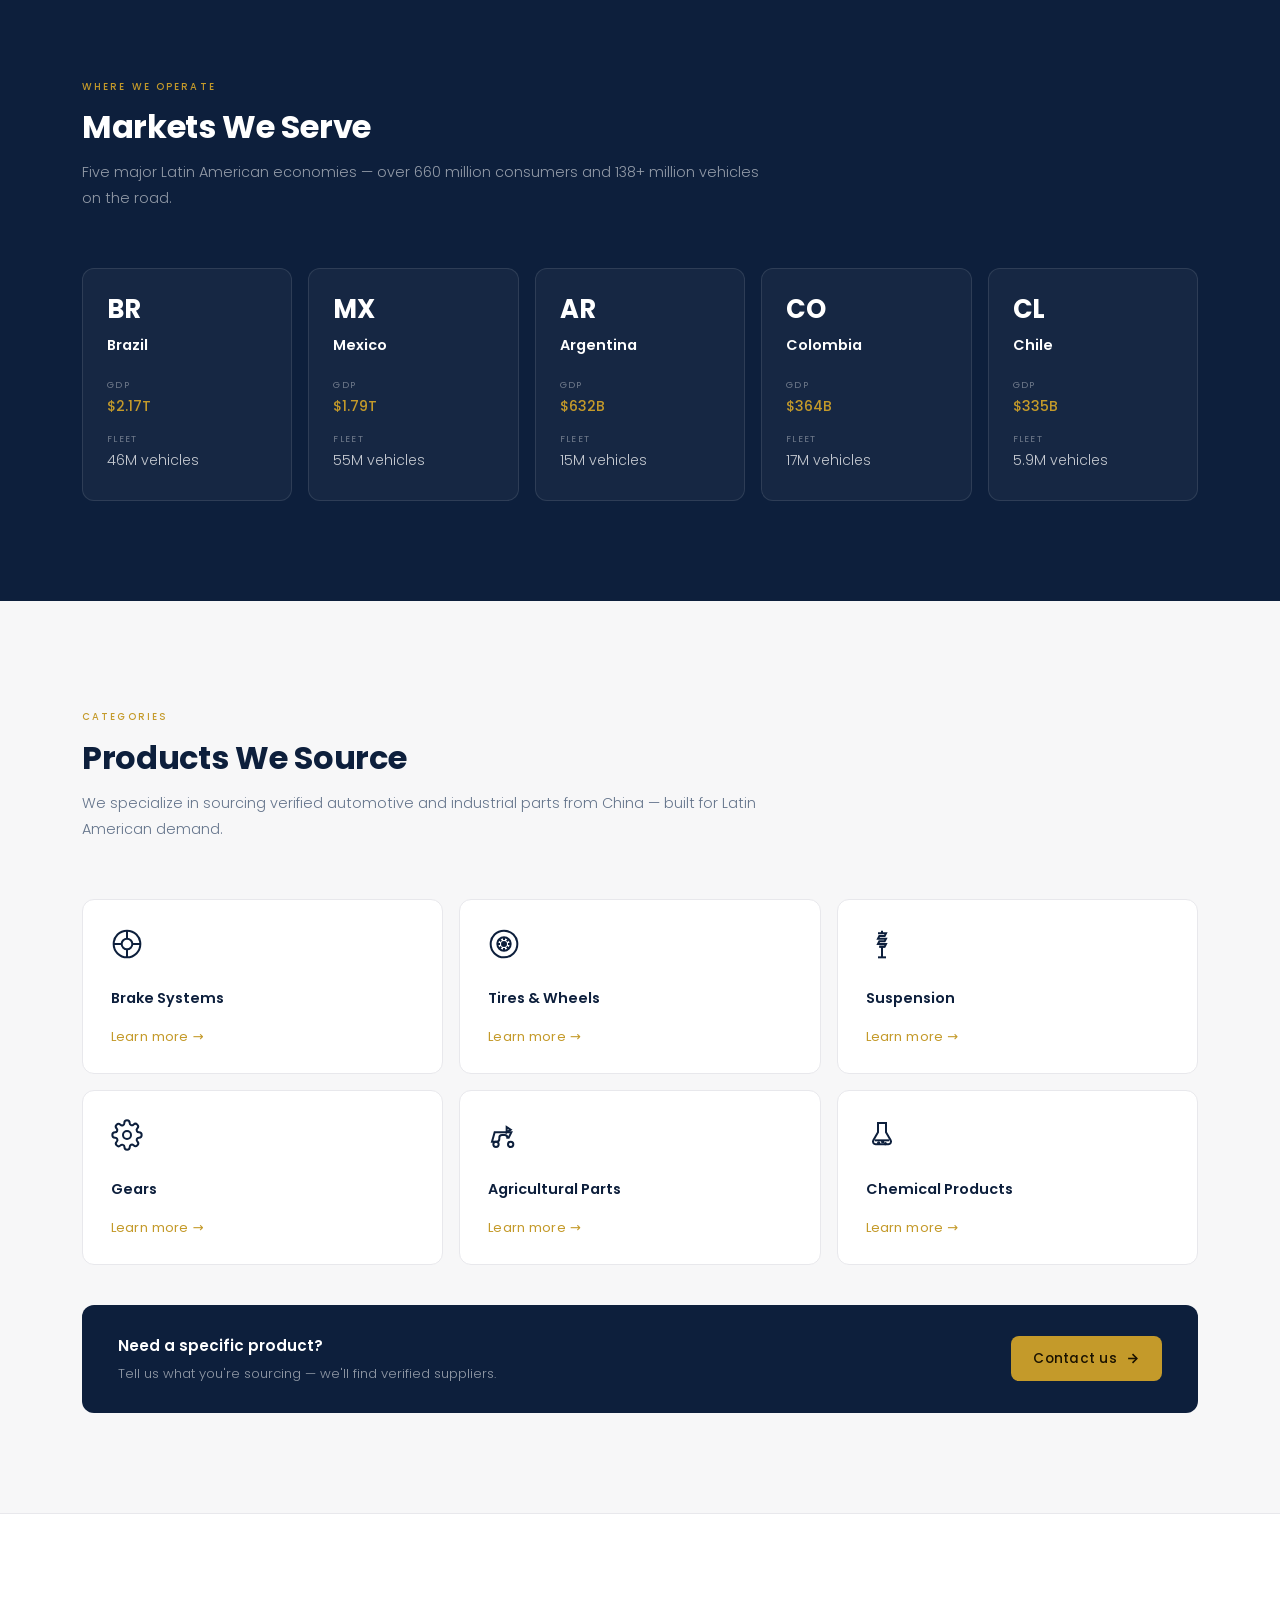
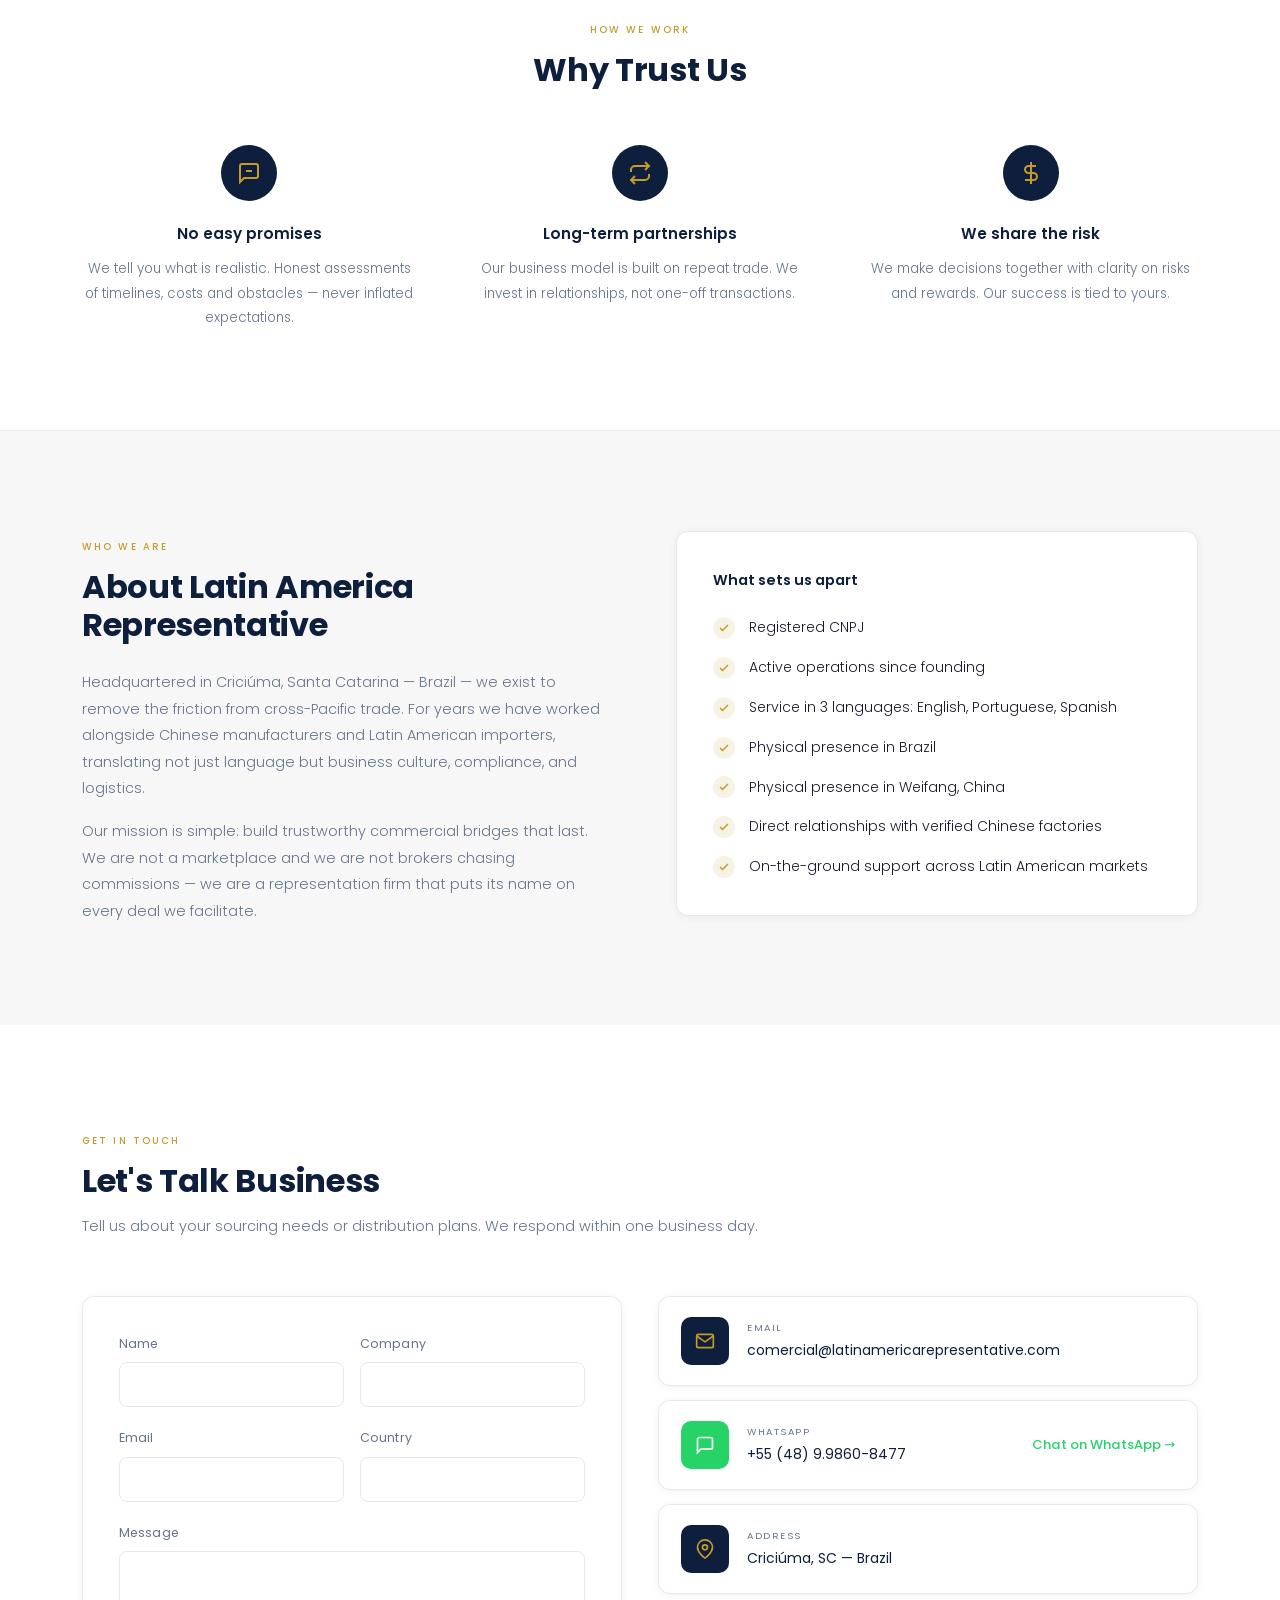
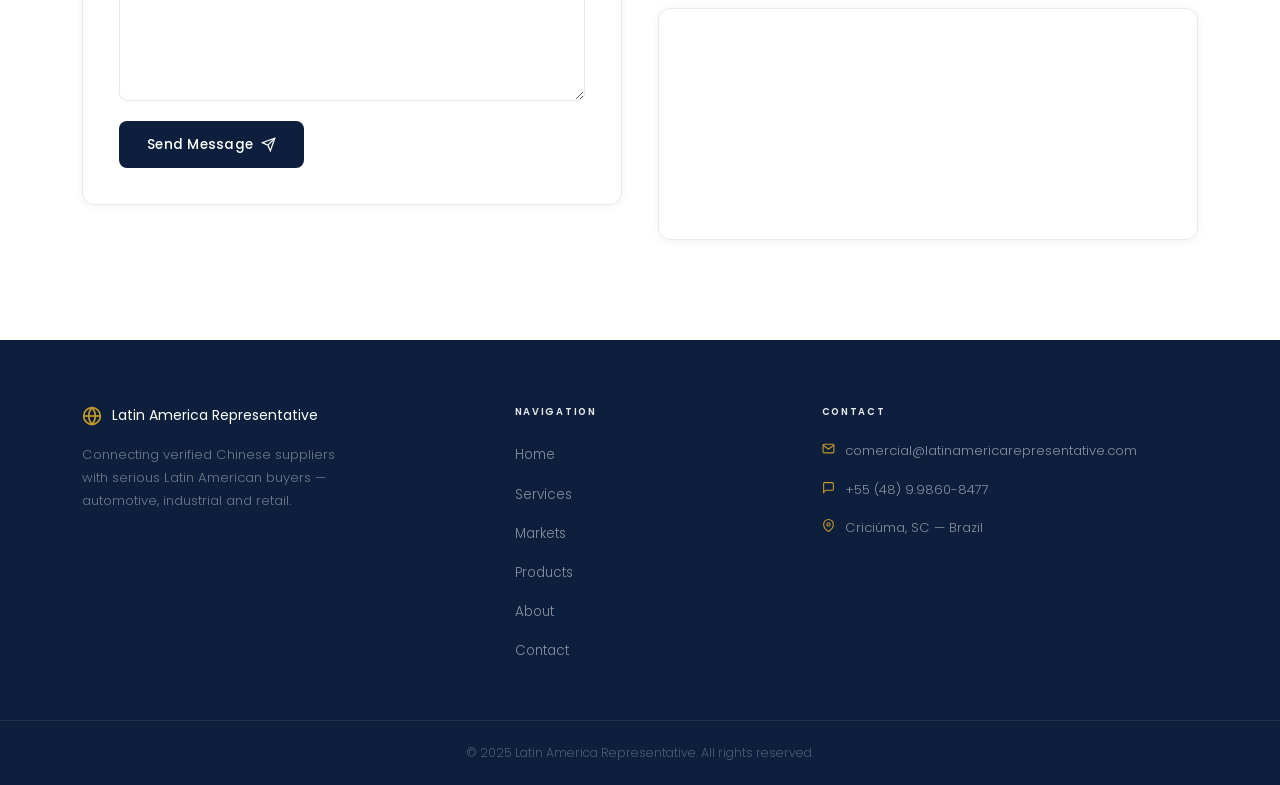
==== commit f72885b8: "Products image" ====
--- a/index.html
+++ b/index.html
@@ -142,7 +142,7 @@
 </svg>
           </div>
           <h3>Logistics &amp; Customs Management</h3>
-          <p>Full export management with deep expertise in Brazilian customs and Latin American ports.</p>
+          <p>Full export management with deep expertise in Brazilian customs and Latin American ports, handled by IDB Brasil.</p>
         </div>
       </div>
     </div>
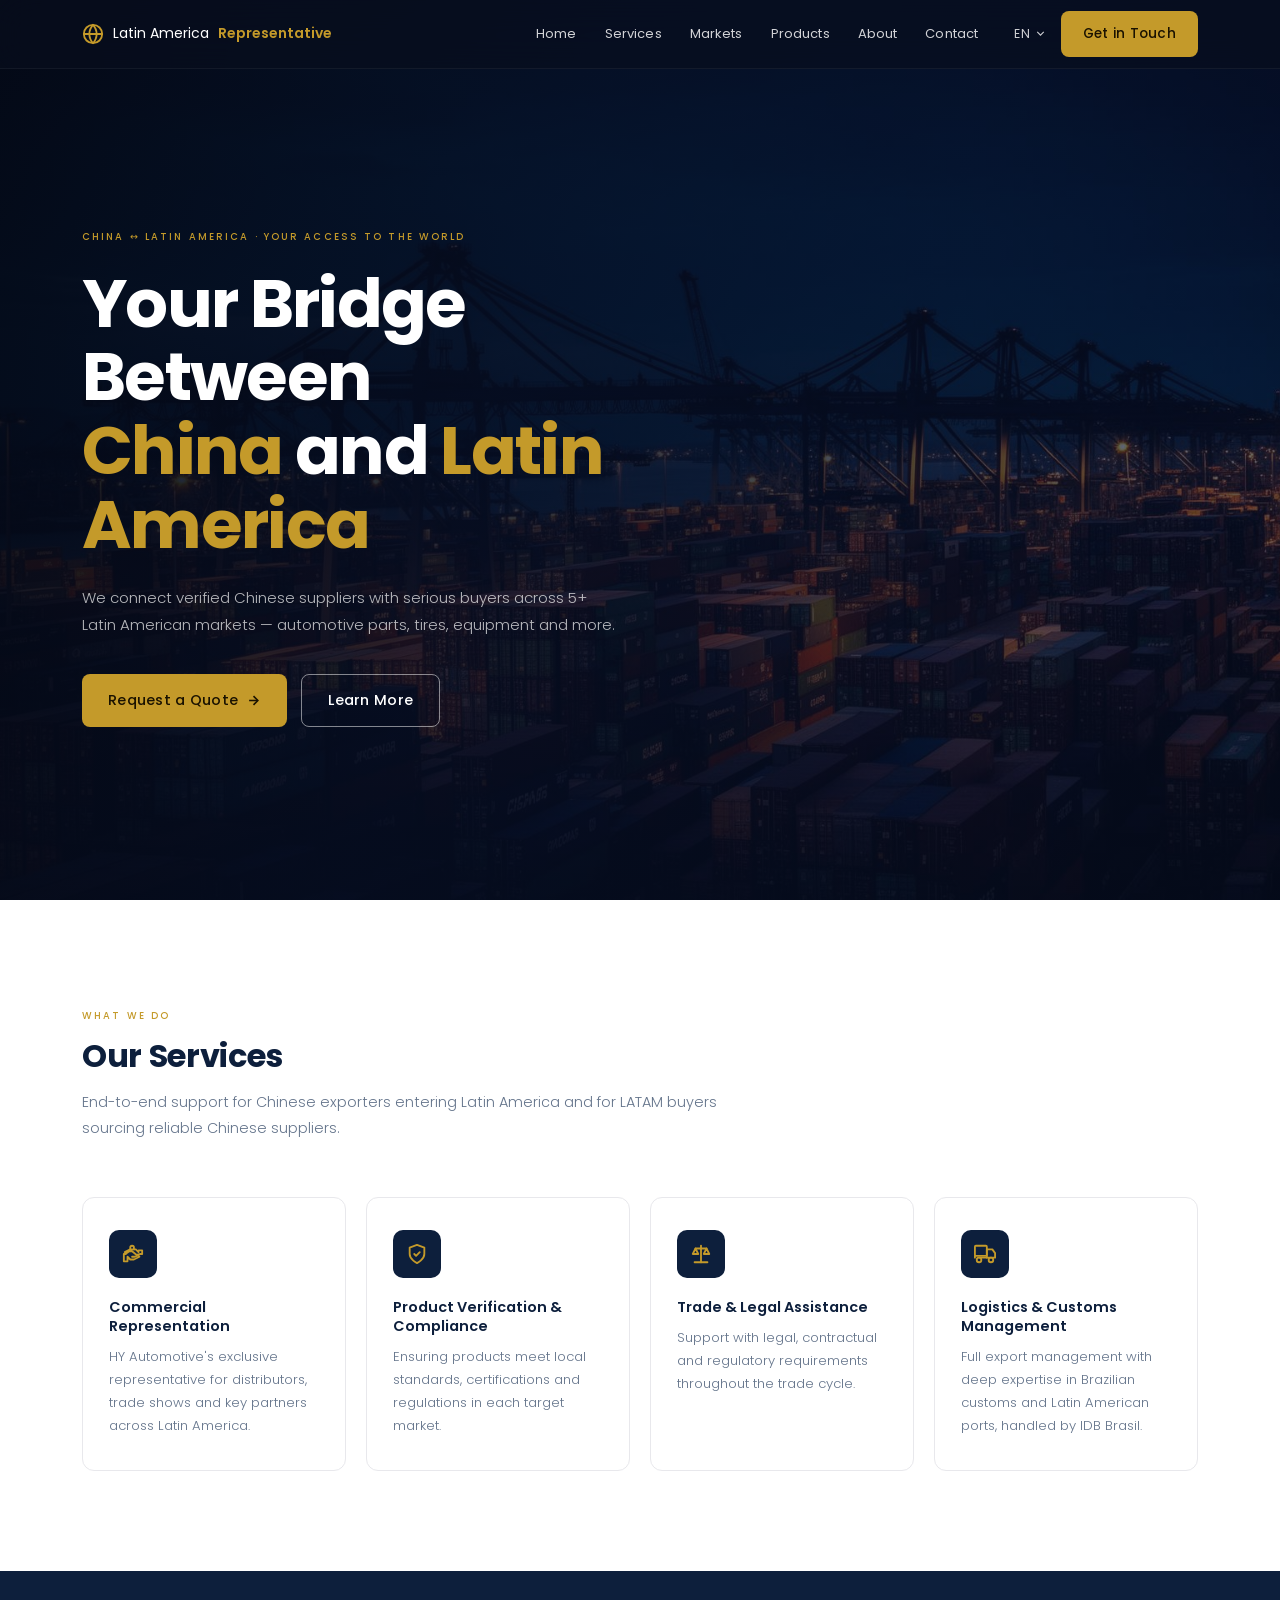
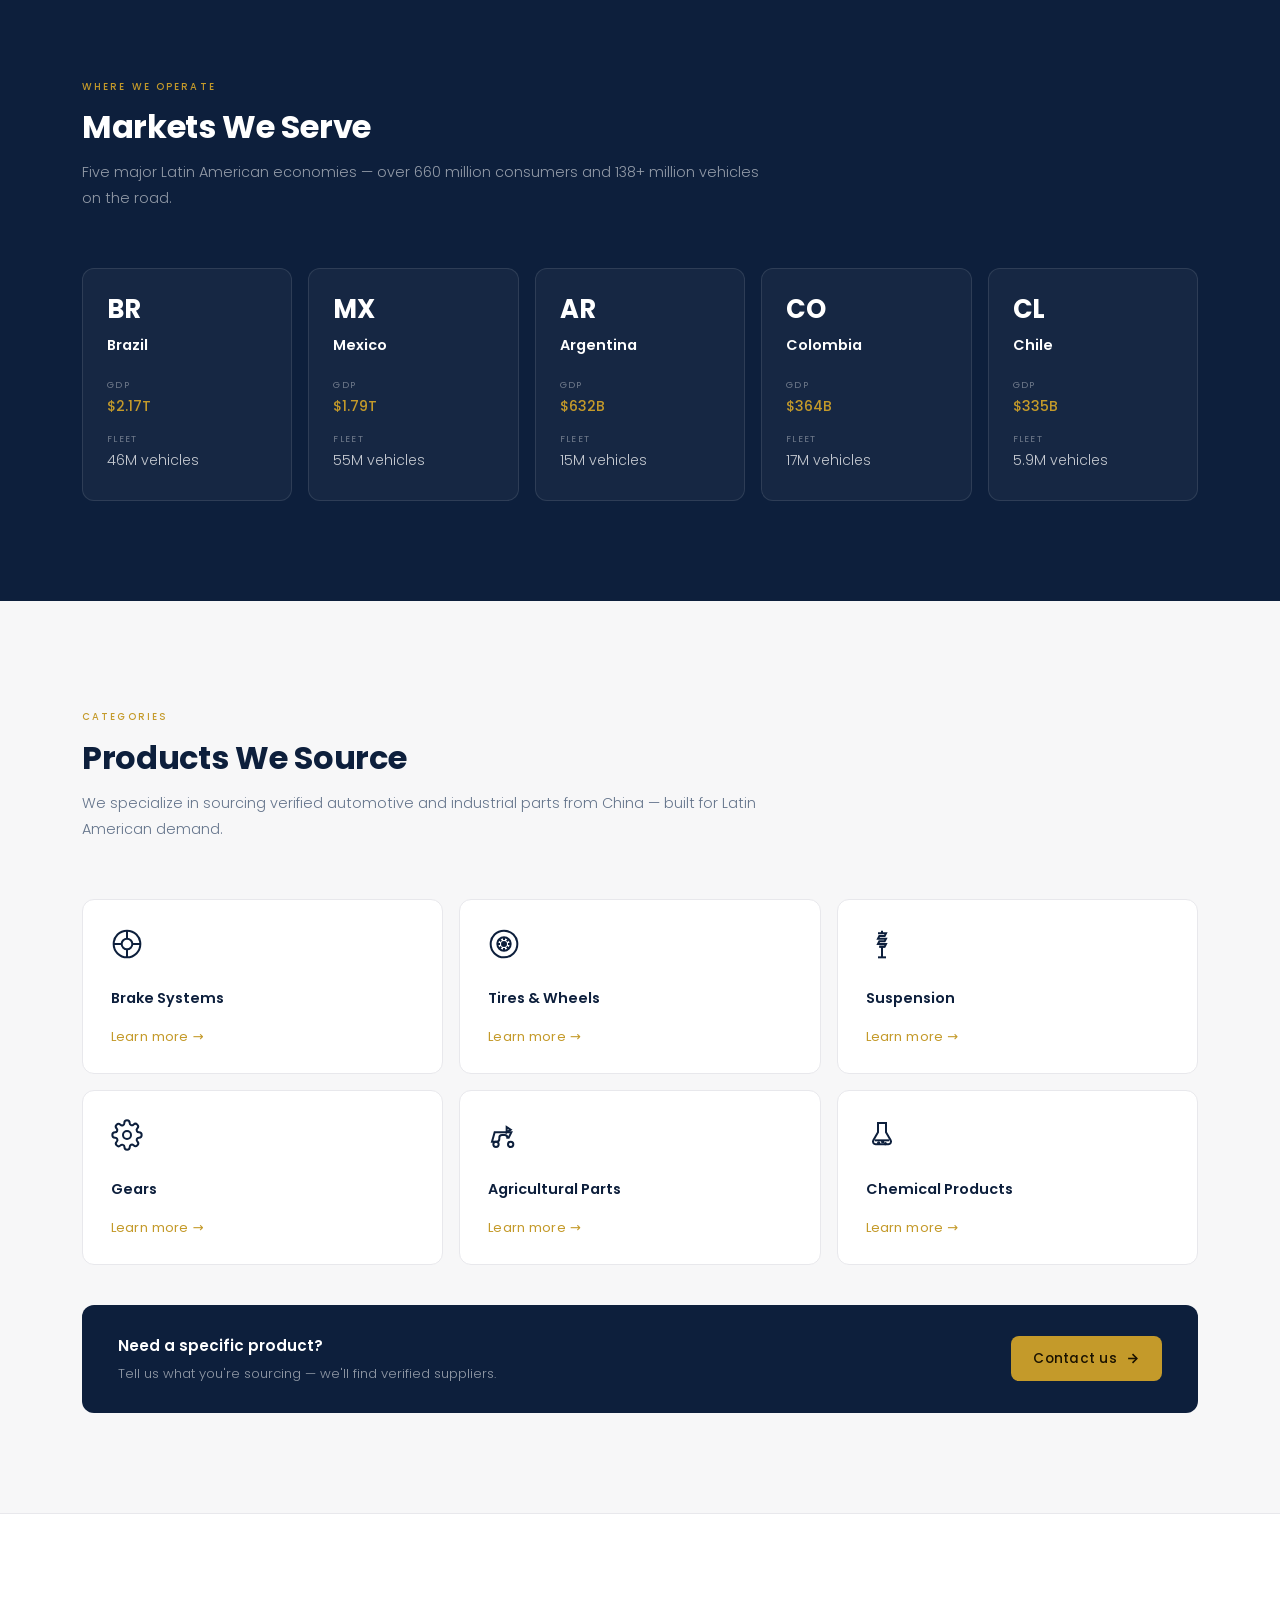
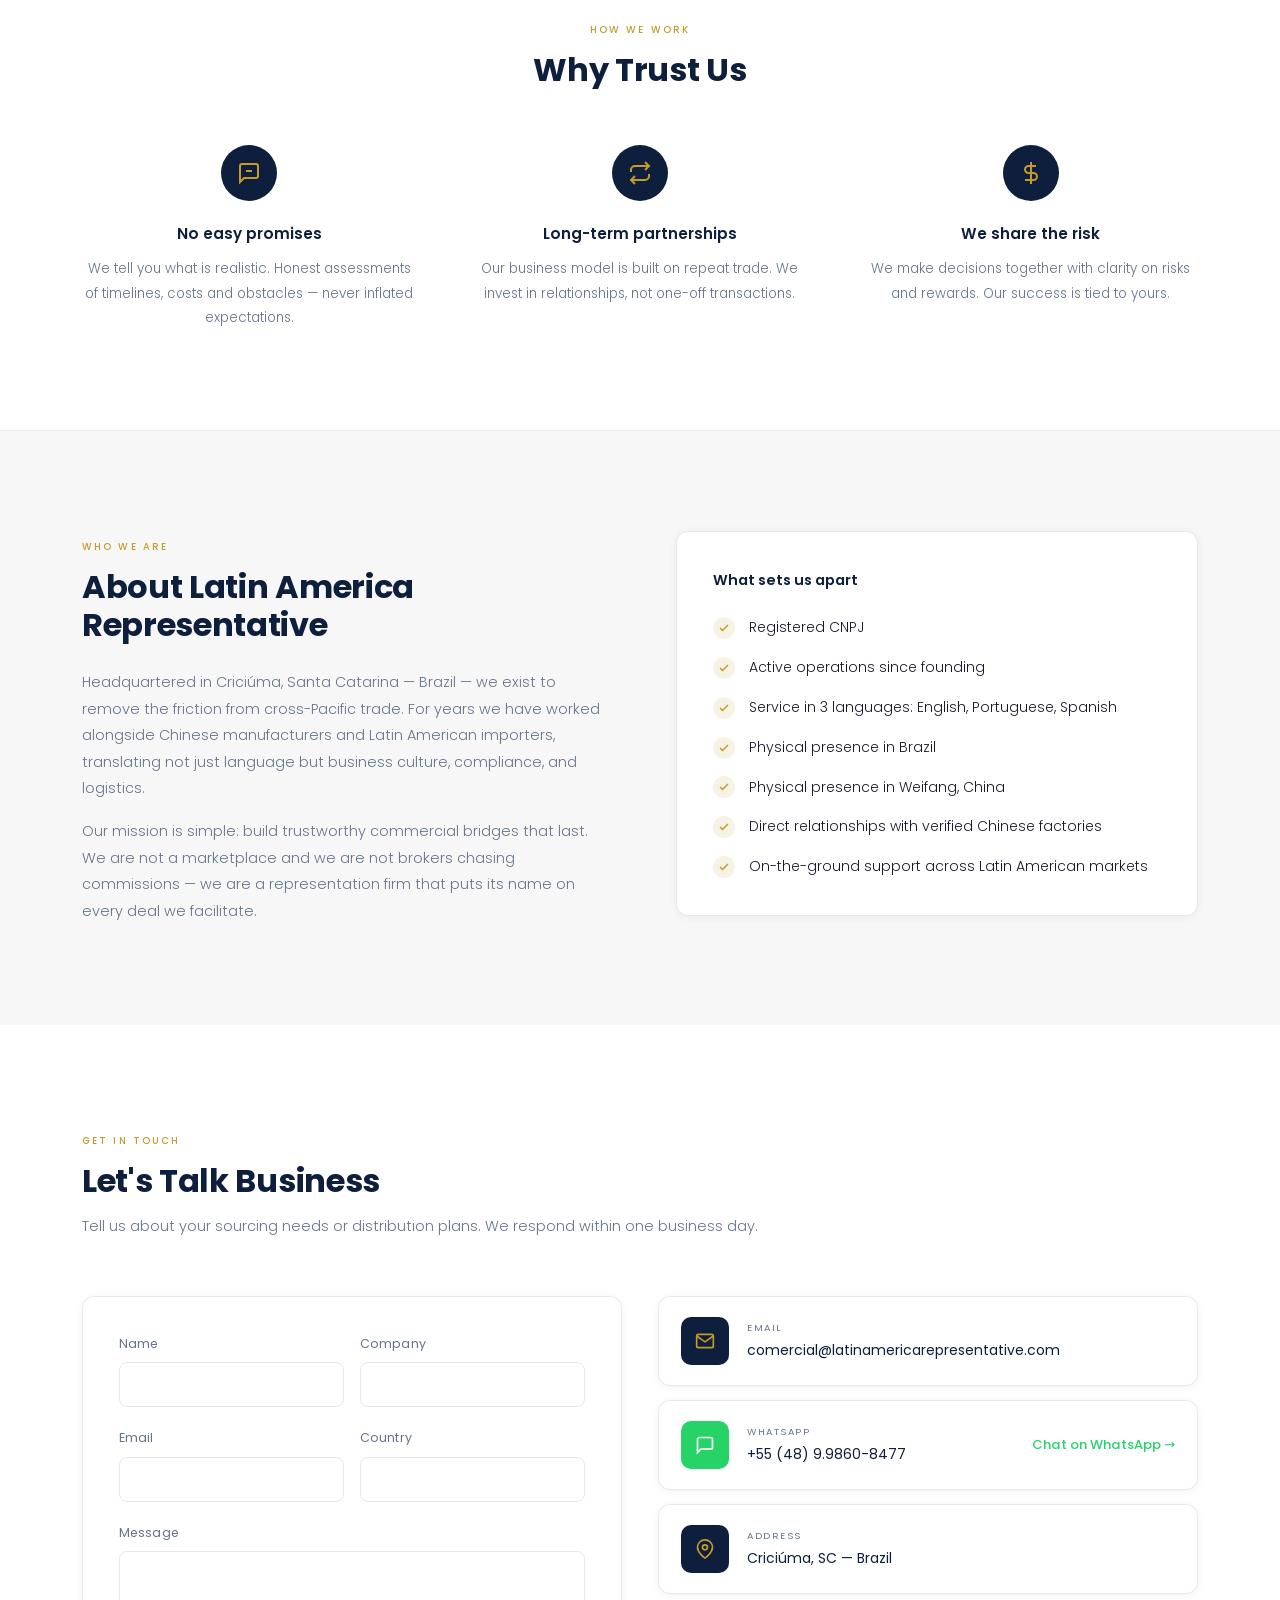
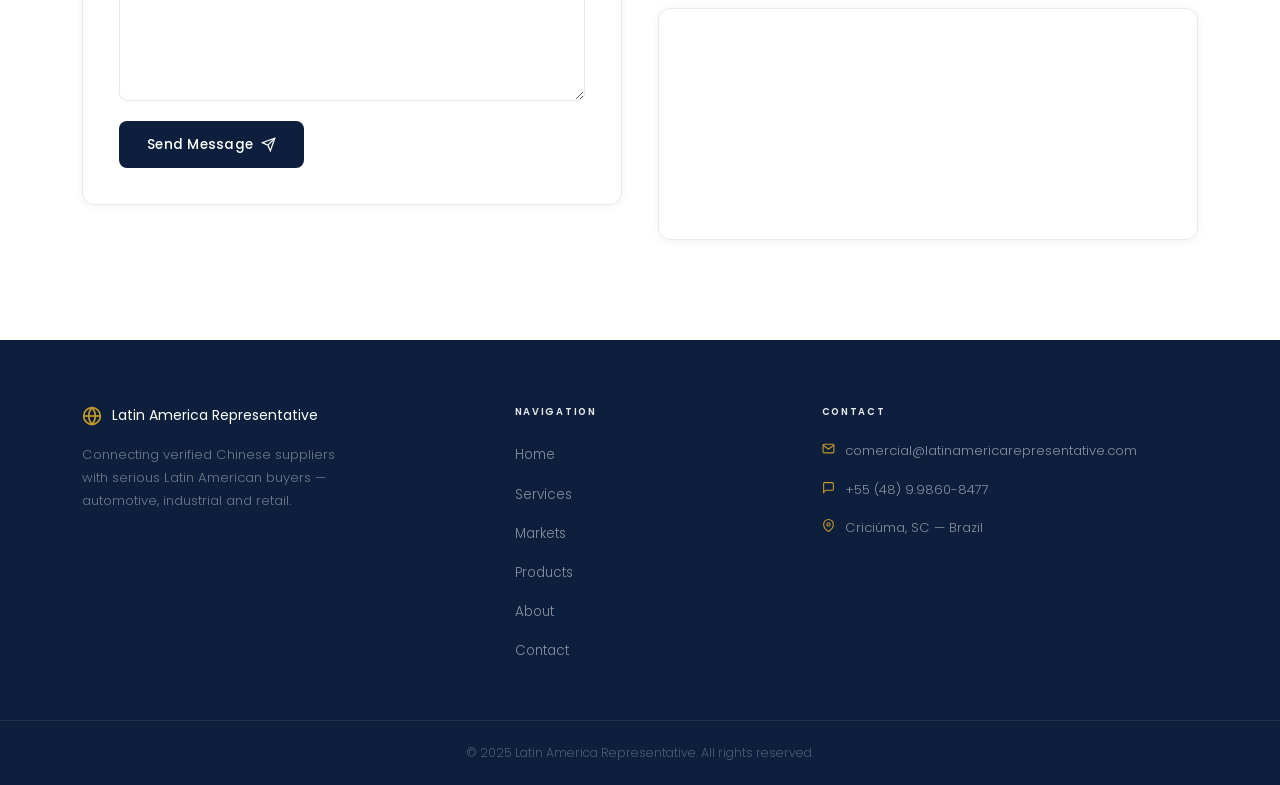
==== commit 527b92a3: "Idiomas" ====
--- a/index.html
+++ b/index.html
@@ -20,12 +20,12 @@
       </a>
 
       <nav class="navbar__links" id="navLinks">
-        <a href="#home">Home</a>
-        <a href="#services">Services</a>
-        <a href="#markets">Markets</a>
-        <a href="products.html">Products</a>
-        <a href="#about">About</a>
-        <a href="#contact">Contact</a>
+        <a href="#home"     data-i18n="nav_home">Home</a>
+        <a href="#services" data-i18n="nav_services">Services</a>
+        <a href="#markets"  data-i18n="nav_markets">Markets</a>
+        <a href="products.html" data-i18n="nav_products">Products</a>
+        <a href="#about"    data-i18n="nav_about">About</a>
+        <a href="#contact"  data-i18n="nav_contact">Contact</a>
       </nav>
 
       <div class="navbar__actions">
@@ -40,7 +40,7 @@
             <button>Español</button>
           </div>
         </div>
-        <a href="#contact" class="btn btn--gold">Get in Touch</a>
+        <a href="#contact" class="btn btn--gold" data-i18n="nav_cta">Get in Touch</a>
       </div>
 
       <button class="navbar__hamburger" id="hamburger" aria-label="Toggle menu">
@@ -49,13 +49,13 @@
     </div>
 
     <div class="mobile-menu" id="mobileMenu">
-      <a href="#home" class="mobile-link">Home</a>
-      <a href="#services" class="mobile-link">Services</a>
-      <a href="#markets" class="mobile-link">Markets</a>
-      <a href="#products" class="mobile-link">Products</a>
-      <a href="#about" class="mobile-link">About</a>
-      <a href="#contact" class="mobile-link">Contact</a>
-      <a href="#contact" class="btn btn--gold mobile-cta">Get in Touch</a>
+      <a href="#home"     class="mobile-link" data-i18n="nav_home">Home</a>
+      <a href="#services" class="mobile-link" data-i18n="nav_services">Services</a>
+      <a href="#markets"  class="mobile-link" data-i18n="nav_markets">Markets</a>
+      <a href="#products" class="mobile-link" data-i18n="nav_products">Products</a>
+      <a href="#about"    class="mobile-link" data-i18n="nav_about">About</a>
+      <a href="#contact"  class="mobile-link" data-i18n="nav_contact">Contact</a>
+      <a href="#contact"  class="btn btn--gold mobile-cta" data-i18n="nav_cta">Get in Touch</a>
     </div>
   </header>
 
@@ -67,20 +67,20 @@
     </div>
     <div class="container hero__inner">
       <div class="hero__content">
-        <span class="eyebrow">China ↔ Latin America · Your Access to the World</span>
+        <span class="eyebrow" data-i18n="hero_eyebrow">China ↔ Latin America · Your Access to the World</span>
         <h1 class="hero__title">
-          Your Bridge Between<br>
-          <em>China</em> and <em>Latin America</em>
+          <span data-i18n="hero_title_1">Your Bridge Between</span><br>
+          <em data-i18n="hero_title_em1">China</em> <span data-i18n="hero_title_and">and</span> <em data-i18n="hero_title_em2">Latin America</em>
         </h1>
-        <p class="hero__sub">
+        <p class="hero__sub" data-i18n="hero_sub">
           We connect verified Chinese suppliers with serious buyers across 5+ Latin American markets — automotive parts, tires, equipment and more.
         </p>
         <div class="hero__ctas">
           <a href="#contact" class="btn btn--gold btn--lg">
-            Request a Quote
+            <span data-i18n="hero_cta_primary">Request a Quote</span>
             <svg xmlns="http://www.w3.org/2000/svg" width="15" height="15" viewBox="0 0 24 24" fill="none" stroke="currentColor" stroke-width="2.5"><line x1="5" y1="12" x2="19" y2="12"/><polyline points="12 5 19 12 12 19"/></svg>
           </a>
-          <a href="#services" class="btn btn--outline btn--lg">Learn More</a>
+          <a href="#services" class="btn btn--outline btn--lg" data-i18n="hero_cta_secondary">Learn More</a>
         </div>
       </div>
     </div>
@@ -90,59 +90,59 @@
   <section class="section section--white" id="services">
     <div class="container">
       <div class="section__header">
-        <span class="eyebrow">What we do</span>
-        <h2 class="section__title">Our Services</h2>
-        <p class="section__sub">End-to-end support for Chinese exporters entering Latin America and for LATAM buyers sourcing reliable Chinese suppliers.</p>
+        <span class="eyebrow" data-i18n="services_eyebrow">What we do</span>
+        <h2 class="section__title" data-i18n="services_title">Our Services</h2>
+        <p class="section__sub" data-i18n="services_sub">End-to-end support for Chinese exporters entering Latin America and for LATAM buyers sourcing reliable Chinese suppliers.</p>
       </div>
 
       <div class="services-grid">
         <div class="service-card">
           <div class="service-card__icon">
             <svg xmlns="http://www.w3.org/2000/svg" width="22" height="22" viewBox="0 0 24 24" fill="none" stroke="currentColor" stroke-width="2" stroke-linecap="round" stroke-linejoin="round">
-  <path d="M4 12H2v8h4v-5l3 3h4l6-3-1.5-1.5L14 15h-3"/>
-  <path d="M20 12h2V8h-4v2l-3-3H9L3 10l1.5 1.5L8 9h3l5 4 4-1z"/>
-  <path d="M9 7V5a2 2 0 0 1 4 0v2"/>
-</svg>
-          </div>
-          <h3>Commercial Representation</h3>
-          <p>HY Automotive's exclusive representative for distributors, trade shows and key partners across Latin America.</p>
+              <path d="M4 12H2v8h4v-5l3 3h4l6-3-1.5-1.5L14 15h-3"/>
+              <path d="M20 12h2V8h-4v2l-3-3H9L3 10l1.5 1.5L8 9h3l5 4 4-1z"/>
+              <path d="M9 7V5a2 2 0 0 1 4 0v2"/>
+            </svg>
+          </div>
+          <h3 data-i18n="service1_title">Commercial Representation</h3>
+          <p data-i18n="service1_desc">HY Automotive's exclusive representative for distributors, trade shows and key partners across Latin America.</p>
         </div>
         <div class="service-card">
           <div class="service-card__icon">
             <svg xmlns="http://www.w3.org/2000/svg" width="22" height="22" viewBox="0 0 24 24" fill="none" stroke="currentColor" stroke-width="2" stroke-linecap="round" stroke-linejoin="round">
-  <path d="M12 22s8-4 8-10V5l-8-3-8 3v7c0 6 8 10 8 10z"/>
-  <polyline points="9 12 11 14 15 10"/>
-</svg>
-          </div>
-          <h3>Product Verification &amp; Compliance</h3>
-          <p>Ensuring products meet local standards, certifications and regulations in each target market.</p>
+              <path d="M12 22s8-4 8-10V5l-8-3-8 3v7c0 6 8 10 8 10z"/>
+              <polyline points="9 12 11 14 15 10"/>
+            </svg>
+          </div>
+          <h3 data-i18n="service2_title">Product Verification &amp; Compliance</h3>
+          <p data-i18n="service2_desc">Ensuring products meet local standards, certifications and regulations in each target market.</p>
         </div>
         <div class="service-card">
           <div class="service-card__icon">
             <svg xmlns="http://www.w3.org/2000/svg" width="22" height="22" viewBox="0 0 24 24" fill="none" stroke="currentColor" stroke-width="2" stroke-linecap="round" stroke-linejoin="round">
-  <line x1="12" y1="3" x2="12" y2="21"/>
-  <path d="M5 21h14"/>
-  <path d="M6 6l-3 6h6l-3-6z"/>
-  <path d="M18 6l-3 6h6l-3-6z"/>
-  <line x1="6" y1="6" x2="18" y2="6"/>
-</svg>
-          </div>
-          <h3>Trade &amp; Legal Assistance</h3>
-          <p>Support with legal, contractual and regulatory requirements throughout the trade cycle.</p>
+              <line x1="12" y1="3" x2="12" y2="21"/>
+              <path d="M5 21h14"/>
+              <path d="M6 6l-3 6h6l-3-6z"/>
+              <path d="M18 6l-3 6h6l-3-6z"/>
+              <line x1="6" y1="6" x2="18" y2="6"/>
+            </svg>
+          </div>
+          <h3 data-i18n="service3_title">Trade &amp; Legal Assistance</h3>
+          <p data-i18n="service3_desc">Support with legal, contractual and regulatory requirements throughout the trade cycle.</p>
         </div>
         <div class="service-card">
           <div class="service-card__icon">
             <svg xmlns="http://www.w3.org/2000/svg" width="22" height="22" viewBox="0 0 24 24" fill="none" stroke="currentColor" stroke-width="2" stroke-linecap="round" stroke-linejoin="round">
-  <rect x="1" y="3" width="13" height="11" rx="1"/>
-  <polygon points="14 7 20 7 23 11 23 16 14 16 14 7"/>
-  <circle cx="5.5" cy="18.5" r="2.5"/>
-  <circle cx="18.5" cy="18.5" r="2.5"/>
-  <line x1="1" y1="14" x2="1" y2="16"/>
-  <line x1="14" y1="16" x2="6" y2="16"/>
-</svg>
-          </div>
-          <h3>Logistics &amp; Customs Management</h3>
-          <p>Full export management with deep expertise in Brazilian customs and Latin American ports, handled by IDB Brasil.</p>
+              <rect x="1" y="3" width="13" height="11" rx="1"/>
+              <polygon points="14 7 20 7 23 11 23 16 14 16 14 7"/>
+              <circle cx="5.5" cy="18.5" r="2.5"/>
+              <circle cx="18.5" cy="18.5" r="2.5"/>
+              <line x1="1" y1="14" x2="1" y2="16"/>
+              <line x1="14" y1="16" x2="6" y2="16"/>
+            </svg>
+          </div>
+          <h3 data-i18n="service4_title">Logistics &amp; Customs Management</h3>
+          <p data-i18n="service4_desc">Full export management with deep expertise in Brazilian customs and Latin American ports, handled by IDB Brasil.</p>
         </div>
       </div>
     </div>
@@ -152,9 +152,9 @@
   <section class="section section--navy" id="markets">
     <div class="container">
       <div class="section__header">
-        <span class="eyebrow">Where we operate</span>
-        <h2 class="section__title section__title--white">Markets We Serve</h2>
-        <p class="section__sub section__sub--light">Five major Latin American economies — over 660 million consumers and 138+ million vehicles on the road.</p>
+        <span class="eyebrow" data-i18n="markets_eyebrow">Where we operate</span>
+        <h2 class="section__title section__title--white" data-i18n="markets_title">Markets We Serve</h2>
+        <p class="section__sub section__sub--light" data-i18n="markets_sub">Five major Latin American economies — over 660 million consumers and 138+ million vehicles on the road.</p>
       </div>
 
       <div class="markets-grid">
@@ -162,40 +162,40 @@
           <div class="market-card__code">BR</div>
           <div class="market-card__name">Brazil</div>
           <dl class="market-card__stats">
-            <div><dt>GDP</dt><dd>$2.17T</dd></div>
-            <div><dt>FLEET</dt><dd>46M vehicles</dd></div>
+            <div><dt data-i18n="market_gdp">GDP</dt><dd>$2.17T</dd></div>
+            <div><dt data-i18n="market_fleet">FLEET</dt><dd>46M vehicles</dd></div>
           </dl>
         </div>
         <div class="market-card">
           <div class="market-card__code">MX</div>
           <div class="market-card__name">Mexico</div>
           <dl class="market-card__stats">
-            <div><dt>GDP</dt><dd>$1.79T</dd></div>
-            <div><dt>FLEET</dt><dd>55M vehicles</dd></div>
+            <div><dt data-i18n="market_gdp">GDP</dt><dd>$1.79T</dd></div>
+            <div><dt data-i18n="market_fleet">FLEET</dt><dd>55M vehicles</dd></div>
           </dl>
         </div>
         <div class="market-card">
           <div class="market-card__code">AR</div>
           <div class="market-card__name">Argentina</div>
           <dl class="market-card__stats">
-            <div><dt>GDP</dt><dd>$632B</dd></div>
-            <div><dt>FLEET</dt><dd>15M vehicles</dd></div>
+            <div><dt data-i18n="market_gdp">GDP</dt><dd>$632B</dd></div>
+            <div><dt data-i18n="market_fleet">FLEET</dt><dd>15M vehicles</dd></div>
           </dl>
         </div>
         <div class="market-card">
           <div class="market-card__code">CO</div>
           <div class="market-card__name">Colombia</div>
           <dl class="market-card__stats">
-            <div><dt>GDP</dt><dd>$364B</dd></div>
-            <div><dt>FLEET</dt><dd>17M vehicles</dd></div>
+            <div><dt data-i18n="market_gdp">GDP</dt><dd>$364B</dd></div>
+            <div><dt data-i18n="market_fleet">FLEET</dt><dd>17M vehicles</dd></div>
           </dl>
         </div>
         <div class="market-card">
           <div class="market-card__code">CL</div>
           <div class="market-card__name">Chile</div>
           <dl class="market-card__stats">
-            <div><dt>GDP</dt><dd>$335B</dd></div>
-            <div><dt>FLEET</dt><dd>5.9M vehicles</dd></div>
+            <div><dt data-i18n="market_gdp">GDP</dt><dd>$335B</dd></div>
+            <div><dt data-i18n="market_fleet">FLEET</dt><dd>5.9M vehicles</dd></div>
           </dl>
         </div>
       </div>
@@ -206,57 +206,48 @@
   <section class="section section--offwhite" id="products">
     <div class="container">
       <div class="section__header">
-        <span class="eyebrow">Categories</span>
-        <h2 class="section__title">Products We Source</h2>
-        <p class="section__sub">We specialize in sourcing verified automotive and industrial parts from China — built for Latin American demand.</p>
+        <span class="eyebrow" data-i18n="products_eyebrow">Categories</span>
+        <h2 class="section__title" data-i18n="products_title">Products We Source</h2>
+        <p class="section__sub" data-i18n="products_sub">We specialize in sourcing verified automotive and industrial parts from China — built for Latin American demand.</p>
       </div>
 
       <div class="products-grid">
         <div class="product-card" style="cursor:pointer;" onclick="window.location=this.querySelector('.product-card__link').href">
           <div class="product-card__icon">
             <svg xmlns="http://www.w3.org/2000/svg" width="32" height="32" viewBox="0 0 24 24" fill="none" stroke="currentColor" stroke-width="1.5">
-              <circle cx="12" cy="12" r="10"/>
-              <circle cx="12" cy="12" r="4"/>
-              <line x1="12" y1="2" x2="12" y2="8"/>
-              <line x1="12" y1="16" x2="12" y2="22"/>
-              <line x1="2" y1="12" x2="8" y2="12"/>
-              <line x1="16" y1="12" x2="22" y2="12"/>
-            </svg>
-          </div>
-          <div class="product-card__name">Brake Systems</div>
-          <a href="products.html#brake-systems" class="product-card__link">Learn more →</a>
-        </div>
-        <div class="product-card" style="cursor:pointer;" onclick="window.location=this.querySelector('.product-card__link').href">
-          <div class="product-card__icon">
-            <svg xmlns="http://www.w3.org/2000/svg" width="32" height="32" viewBox="0 0 24 24" fill="none" stroke="currentColor" stroke-width="1.5">
-              <circle cx="12" cy="12" r="10"/>
-              <circle cx="12" cy="12" r="5"/>
+              <circle cx="12" cy="12" r="10"/><circle cx="12" cy="12" r="4"/>
+              <line x1="12" y1="2" x2="12" y2="8"/><line x1="12" y1="16" x2="12" y2="22"/>
+              <line x1="2" y1="12" x2="8" y2="12"/><line x1="16" y1="12" x2="22" y2="12"/>
+            </svg>
+          </div>
+          <div class="product-card__name" data-i18n="product1_name">Brake Systems</div>
+          <a href="products.html#brake-systems" class="product-card__link" data-i18n="products_learn_more">Learn more →</a>
+        </div>
+        <div class="product-card" style="cursor:pointer;" onclick="window.location=this.querySelector('.product-card__link').href">
+          <div class="product-card__icon">
+            <svg xmlns="http://www.w3.org/2000/svg" width="32" height="32" viewBox="0 0 24 24" fill="none" stroke="currentColor" stroke-width="1.5">
+              <circle cx="12" cy="12" r="10"/><circle cx="12" cy="12" r="5"/>
               <circle cx="12" cy="12" r="1.5" fill="currentColor"/>
-              <line x1="12" y1="7" x2="12" y2="9"/>
-              <line x1="12" y1="15" x2="12" y2="17"/>
-              <line x1="7" y1="12" x2="9" y2="12"/>
-              <line x1="15" y1="12" x2="17" y2="12"/>
-              <line x1="8.5" y1="8.5" x2="9.9" y2="9.9"/>
-              <line x1="14.1" y1="14.1" x2="15.5" y2="15.5"/>
-              <line x1="15.5" y1="8.5" x2="14.1" y2="9.9"/>
-              <line x1="9.9" y1="14.1" x2="8.5" y2="15.5"/>
-            </svg>
-          </div>
-          <div class="product-card__name">Tires &amp; Wheels</div>
-          <a href="products.html#tires-wheels" class="product-card__link">Learn more →</a>
+              <line x1="12" y1="7" x2="12" y2="9"/><line x1="12" y1="15" x2="12" y2="17"/>
+              <line x1="7" y1="12" x2="9" y2="12"/><line x1="15" y1="12" x2="17" y2="12"/>
+              <line x1="8.5" y1="8.5" x2="9.9" y2="9.9"/><line x1="14.1" y1="14.1" x2="15.5" y2="15.5"/>
+              <line x1="15.5" y1="8.5" x2="14.1" y2="9.9"/><line x1="9.9" y1="14.1" x2="8.5" y2="15.5"/>
+            </svg>
+          </div>
+          <div class="product-card__name" data-i18n="product2_name">Tires &amp; Wheels</div>
+          <a href="products.html#tires-wheels" class="product-card__link" data-i18n="products_learn_more">Learn more →</a>
         </div>
         <div class="product-card" style="cursor:pointer;" onclick="window.location=this.querySelector('.product-card__link').href">
           <div class="product-card__icon">
             <svg xmlns="http://www.w3.org/2000/svg" width="32" height="32" viewBox="0 0 24 24" fill="none" stroke="currentColor" stroke-width="1.5">
               <line x1="12" y1="2" x2="12" y2="4"/>
               <path d="M9 4 L15 4 L14 6 L10 6 L9 8 L15 8 L14 10 L10 10 L9 12 L15 12 L14 14 L10 14"/>
-              <line x1="10" y1="14" x2="14" y2="14"/>
-              <line x1="12" y1="14" x2="12" y2="22"/>
+              <line x1="10" y1="14" x2="14" y2="14"/><line x1="12" y1="14" x2="12" y2="22"/>
               <line x1="9" y1="22" x2="15" y2="22"/>
             </svg>
           </div>
-          <div class="product-card__name">Suspension</div>
-          <a href="products.html#suspension" class="product-card__link">Learn more →</a>
+          <div class="product-card__name" data-i18n="product3_name">Suspension</div>
+          <a href="products.html#suspension" class="product-card__link" data-i18n="products_learn_more">Learn more →</a>
         </div>
         <div class="product-card" style="cursor:pointer;" onclick="window.location=this.querySelector('.product-card__link').href">
           <div class="product-card__icon">
@@ -265,20 +256,19 @@
               <path d="M19.4 15a1.65 1.65 0 0 0 .33 1.82l.06.06a2 2 0 0 1-2.83 2.83l-.06-.06a1.65 1.65 0 0 0-1.82-.33 1.65 1.65 0 0 0-1 1.51V21a2 2 0 0 1-4 0v-.09A1.65 1.65 0 0 0 9 19.4a1.65 1.65 0 0 0-1.82.33l-.06.06a2 2 0 0 1-2.83-2.83l.06-.06A1.65 1.65 0 0 0 4.68 15a1.65 1.65 0 0 0-1.51-1H3a2 2 0 0 1 0-4h.09A1.65 1.65 0 0 0 4.6 9a1.65 1.65 0 0 0-.33-1.82l-.06-.06a2 2 0 0 1 2.83-2.83l.06.06A1.65 1.65 0 0 0 9 4.68a1.65 1.65 0 0 0 1-1.51V3a2 2 0 0 1 4 0v.09a1.65 1.65 0 0 0 1 1.51 1.65 1.65 0 0 0 1.82-.33l.06-.06a2 2 0 0 1 2.83 2.83l-.06.06A1.65 1.65 0 0 0 19.4 9a1.65 1.65 0 0 0 1.51 1H21a2 2 0 0 1 0 4h-.09a1.65 1.65 0 0 0-1.51 1z"/>
             </svg>
           </div>
-          <div class="product-card__name">Gears</div>
-          <a href="products.html#gears" class="product-card__link">Learn more →</a>
+          <div class="product-card__name" data-i18n="product4_name">Gears</div>
+          <a href="products.html#gears" class="product-card__link" data-i18n="products_learn_more">Learn more →</a>
         </div>
         <div class="product-card" style="cursor:pointer;" onclick="window.location=this.querySelector('.product-card__link').href">
           <div class="product-card__icon">
             <svg xmlns="http://www.w3.org/2000/svg" width="32" height="32" viewBox="0 0 24 24" fill="none" stroke="currentColor" stroke-width="1.5">
               <path d="M3 17h3.5a2 2 0 0 0 2-2v-1a2 2 0 0 1 2-2h2a2 2 0 0 1 2 2v0h1l2-4H5L3 17z"/>
-              <circle cx="6" cy="19" r="2"/>
-              <circle cx="17" cy="19" r="2"/>
+              <circle cx="6" cy="19" r="2"/><circle cx="17" cy="19" r="2"/>
               <path d="M14 10V6l3 2-3 2z"/>
             </svg>
           </div>
-          <div class="product-card__name">Agricultural Parts</div>
-          <a href="products.html#agricultural-parts" class="product-card__link">Learn more →</a>
+          <div class="product-card__name" data-i18n="product5_name">Agricultural Parts</div>
+          <a href="products.html#agricultural-parts" class="product-card__link" data-i18n="products_learn_more">Learn more →</a>
         </div>
         <div class="product-card" style="cursor:pointer;" onclick="window.location=this.querySelector('.product-card__link').href">
           <div class="product-card__icon">
@@ -291,18 +281,18 @@
               <circle cx="14.5" cy="18.5" r="0.5" fill="currentColor"/>
             </svg>
           </div>
-          <div class="product-card__name">Chemical Products</div>
-          <a href="products.html#chemical-products" class="product-card__link">Learn more →</a>
+          <div class="product-card__name" data-i18n="product6_name">Chemical Products</div>
+          <a href="products.html#chemical-products" class="product-card__link" data-i18n="products_learn_more">Learn more →</a>
         </div>
       </div>
 
       <div class="products-cta">
         <div class="products-cta__text">
-          <div class="products-cta__title">Need a specific product?</div>
-          <div class="products-cta__sub">Tell us what you're sourcing — we'll find verified suppliers.</div>
+          <div class="products-cta__title" data-i18n="products_cta_title">Need a specific product?</div>
+          <div class="products-cta__sub" data-i18n="products_cta_sub">Tell us what you're sourcing — we'll find verified suppliers.</div>
         </div>
         <a href="#contact" class="btn btn--gold">
-          Contact us
+          <span data-i18n="products_cta_btn">Contact us</span>
           <svg xmlns="http://www.w3.org/2000/svg" width="15" height="15" viewBox="0 0 24 24" fill="none" stroke="currentColor" stroke-width="2.5"><line x1="5" y1="12" x2="19" y2="12"/><polyline points="12 5 19 12 12 19"/></svg>
         </a>
       </div>
@@ -313,8 +303,8 @@
   <section class="section section--white trust-section">
     <div class="container">
       <div class="section__header section__header--center">
-        <span class="eyebrow">How we work</span>
-        <h2 class="section__title">Why Trust Us</h2>
+        <span class="eyebrow" data-i18n="trust_eyebrow">How we work</span>
+        <h2 class="section__title" data-i18n="trust_title">Why Trust Us</h2>
       </div>
 
       <div class="trust-grid">
@@ -322,22 +312,22 @@
           <div class="trust-card__icon">
             <svg xmlns="http://www.w3.org/2000/svg" width="24" height="24" viewBox="0 0 24 24" fill="none" stroke="currentColor" stroke-width="2"><path d="M21 15a2 2 0 0 1-2 2H7l-4 4V5a2 2 0 0 1 2-2h14a2 2 0 0 1 2 2z"/><line x1="9" y1="10" x2="15" y2="10"/></svg>
           </div>
-          <h3>No easy promises</h3>
-          <p>We tell you what is realistic. Honest assessments of timelines, costs and obstacles — never inflated expectations.</p>
+          <h3 data-i18n="trust1_title">No easy promises</h3>
+          <p data-i18n="trust1_desc">We tell you what is realistic. Honest assessments of timelines, costs and obstacles — never inflated expectations.</p>
         </div>
         <div class="trust-card">
           <div class="trust-card__icon">
             <svg xmlns="http://www.w3.org/2000/svg" width="24" height="24" viewBox="0 0 24 24" fill="none" stroke="currentColor" stroke-width="2"><polyline points="17 1 21 5 17 9"/><path d="M3 11V9a4 4 0 0 1 4-4h14"/><polyline points="7 23 3 19 7 15"/><path d="M21 13v2a4 4 0 0 1-4 4H3"/></svg>
           </div>
-          <h3>Long-term partnerships</h3>
-          <p>Our business model is built on repeat trade. We invest in relationships, not one-off transactions.</p>
+          <h3 data-i18n="trust2_title">Long-term partnerships</h3>
+          <p data-i18n="trust2_desc">Our business model is built on repeat trade. We invest in relationships, not one-off transactions.</p>
         </div>
         <div class="trust-card">
           <div class="trust-card__icon">
             <svg xmlns="http://www.w3.org/2000/svg" width="24" height="24" viewBox="0 0 24 24" fill="none" stroke="currentColor" stroke-width="2"><line x1="12" y1="1" x2="12" y2="23"/><path d="M17 5H9.5a3.5 3.5 0 0 0 0 7h5a3.5 3.5 0 0 1 0 7H6"/></svg>
           </div>
-          <h3>We share the risk</h3>
-          <p>We make decisions together with clarity on risks and rewards. Our success is tied to yours.</p>
+          <h3 data-i18n="trust3_title">We share the risk</h3>
+          <p data-i18n="trust3_desc">We make decisions together with clarity on risks and rewards. Our success is tied to yours.</p>
         </div>
       </div>
     </div>
@@ -348,24 +338,24 @@
     <div class="container">
       <div class="about-grid">
         <div class="about__left">
-          <span class="eyebrow">Who we are</span>
-          <h2 class="section__title">About Latin America Representative</h2>
+          <span class="eyebrow" data-i18n="about_eyebrow">Who we are</span>
+          <h2 class="section__title" data-i18n="about_title">About Latin America Representative</h2>
           <div class="about__body">
-            <p>Headquartered in Criciúma, Santa Catarina — Brazil — we exist to remove the friction from cross-Pacific trade. For years we have worked alongside Chinese manufacturers and Latin American importers, translating not just language but business culture, compliance, and logistics.</p>
-            <p>Our mission is simple: build trustworthy commercial bridges that last. We are not a marketplace and we are not brokers chasing commissions — we are a representation firm that puts its name on every deal we facilitate.</p>
+            <p data-i18n="about_p1">Headquartered in Criciúma, Santa Catarina — Brazil — we exist to remove the friction from cross-Pacific trade. For years we have worked alongside Chinese manufacturers and Latin American importers, translating not just language but business culture, compliance, and logistics.</p>
+            <p data-i18n="about_p2">Our mission is simple: build trustworthy commercial bridges that last. We are not a marketplace and we are not brokers chasing commissions — we are a representation firm that puts its name on every deal we facilitate.</p>
           </div>
         </div>
         <div class="about__right">
           <div class="about-card">
-            <h3>What sets us apart</h3>
+            <h3 data-i18n="about_card_title">What sets us apart</h3>
             <ul class="about-list">
-              <li><span class="about-list__check"><svg xmlns="http://www.w3.org/2000/svg" width="12" height="12" viewBox="0 0 24 24" fill="none" stroke="currentColor" stroke-width="3"><polyline points="20 6 9 17 4 12"/></svg></span>Registered CNPJ</li>
-              <li><span class="about-list__check"><svg xmlns="http://www.w3.org/2000/svg" width="12" height="12" viewBox="0 0 24 24" fill="none" stroke="currentColor" stroke-width="3"><polyline points="20 6 9 17 4 12"/></svg></span>Active operations since founding</li>
-              <li><span class="about-list__check"><svg xmlns="http://www.w3.org/2000/svg" width="12" height="12" viewBox="0 0 24 24" fill="none" stroke="currentColor" stroke-width="3"><polyline points="20 6 9 17 4 12"/></svg></span>Service in 3 languages: English, Portuguese, Spanish</li>
-              <li><span class="about-list__check"><svg xmlns="http://www.w3.org/2000/svg" width="12" height="12" viewBox="0 0 24 24" fill="none" stroke="currentColor" stroke-width="3"><polyline points="20 6 9 17 4 12"/></svg></span>Physical presence in Brazil</li>
-              <li><span class="about-list__check"><svg xmlns="http://www.w3.org/2000/svg" width="12" height="12" viewBox="0 0 24 24" fill="none" stroke="currentColor" stroke-width="3"><polyline points="20 6 9 17 4 12"/></svg></span>Physical presence in Weifang, China</li>
-              <li><span class="about-list__check"><svg xmlns="http://www.w3.org/2000/svg" width="12" height="12" viewBox="0 0 24 24" fill="none" stroke="currentColor" stroke-width="3"><polyline points="20 6 9 17 4 12"/></svg></span>Direct relationships with verified Chinese factories</li>
-              <li><span class="about-list__check"><svg xmlns="http://www.w3.org/2000/svg" width="12" height="12" viewBox="0 0 24 24" fill="none" stroke="currentColor" stroke-width="3"><polyline points="20 6 9 17 4 12"/></svg></span>On-the-ground support across Latin American markets</li>
+              <li><span class="about-list__check"><svg xmlns="http://www.w3.org/2000/svg" width="12" height="12" viewBox="0 0 24 24" fill="none" stroke="currentColor" stroke-width="3"><polyline points="20 6 9 17 4 12"/></svg></span><span data-i18n="about_item1">Registered CNPJ</span></li>
+              <li><span class="about-list__check"><svg xmlns="http://www.w3.org/2000/svg" width="12" height="12" viewBox="0 0 24 24" fill="none" stroke="currentColor" stroke-width="3"><polyline points="20 6 9 17 4 12"/></svg></span><span data-i18n="about_item2">Active operations since founding</span></li>
+              <li><span class="about-list__check"><svg xmlns="http://www.w3.org/2000/svg" width="12" height="12" viewBox="0 0 24 24" fill="none" stroke="currentColor" stroke-width="3"><polyline points="20 6 9 17 4 12"/></svg></span><span data-i18n="about_item3">Service in 3 languages: English, Portuguese, Spanish</span></li>
+              <li><span class="about-list__check"><svg xmlns="http://www.w3.org/2000/svg" width="12" height="12" viewBox="0 0 24 24" fill="none" stroke="currentColor" stroke-width="3"><polyline points="20 6 9 17 4 12"/></svg></span><span data-i18n="about_item4">Physical presence in Brazil</span></li>
+              <li><span class="about-list__check"><svg xmlns="http://www.w3.org/2000/svg" width="12" height="12" viewBox="0 0 24 24" fill="none" stroke="currentColor" stroke-width="3"><polyline points="20 6 9 17 4 12"/></svg></span><span data-i18n="about_item5">Physical presence in Weifang, China</span></li>
+              <li><span class="about-list__check"><svg xmlns="http://www.w3.org/2000/svg" width="12" height="12" viewBox="0 0 24 24" fill="none" stroke="currentColor" stroke-width="3"><polyline points="20 6 9 17 4 12"/></svg></span><span data-i18n="about_item6">Direct relationships with verified Chinese factories</span></li>
+              <li><span class="about-list__check"><svg xmlns="http://www.w3.org/2000/svg" width="12" height="12" viewBox="0 0 24 24" fill="none" stroke="currentColor" stroke-width="3"><polyline points="20 6 9 17 4 12"/></svg></span><span data-i18n="about_item7">On-the-ground support across Latin American markets</span></li>
             </ul>
           </div>
         </div>
@@ -377,42 +367,42 @@
   <section class="section section--white" id="contact">
     <div class="container">
       <div class="section__header">
-        <span class="eyebrow">Get in touch</span>
-        <h2 class="section__title">Let's Talk Business</h2>
-        <p class="section__sub">Tell us about your sourcing needs or distribution plans. We respond within one business day.</p>
+        <span class="eyebrow" data-i18n="contact_eyebrow">Get in touch</span>
+        <h2 class="section__title" data-i18n="contact_title">Let's Talk Business</h2>
+        <p class="section__sub" data-i18n="contact_sub">Tell us about your sourcing needs or distribution plans. We respond within one business day.</p>
       </div>
 
       <div class="contact-grid">
         <form class="contact-form" id="contactForm" novalidate>
           <div class="form-row">
             <div class="form-field">
-              <label for="name">Name</label>
+              <label for="name" data-i18n="form_name">Name</label>
               <input type="text" id="name" name="name" required maxlength="150" />
             </div>
             <div class="form-field">
-              <label for="company">Company</label>
+              <label for="company" data-i18n="form_company">Company</label>
               <input type="text" id="company" name="company" required maxlength="150" />
             </div>
           </div>
           <div class="form-row">
             <div class="form-field">
-              <label for="email">Email</label>
+              <label for="email" data-i18n="form_email">Email</label>
               <input type="email" id="email" name="email" required maxlength="150" />
             </div>
             <div class="form-field">
-              <label for="country">Country</label>
+              <label for="country" data-i18n="form_country">Country</label>
               <input type="text" id="country" name="country" required maxlength="150" />
             </div>
           </div>
           <div class="form-field">
-            <label for="message">Message</label>
+            <label for="message" data-i18n="form_message">Message</label>
             <textarea id="message" name="message" rows="6" required minlength="10" maxlength="1000"></textarea>
           </div>
           <button type="submit" class="btn btn--navy btn--send">
-            Send Message
+            <span data-i18n="form_submit">Send Message</span>
             <svg xmlns="http://www.w3.org/2000/svg" width="15" height="15" viewBox="0 0 24 24" fill="none" stroke="currentColor" stroke-width="2"><line x1="22" y1="2" x2="11" y2="13"/><polygon points="22 2 15 22 11 13 2 9 22 2"/></svg>
           </button>
-          <div class="form-success" id="formSuccess">
+          <div class="form-success" id="formSuccess" data-i18n="form_success">
             Thanks — your message was received. We'll reply shortly.
           </div>
         </form>
@@ -423,7 +413,7 @@
               <svg xmlns="http://www.w3.org/2000/svg" width="20" height="20" viewBox="0 0 24 24" fill="none" stroke="currentColor" stroke-width="2"><path d="M4 4h16c1.1 0 2 .9 2 2v12c0 1.1-.9 2-2 2H4c-1.1 0-2-.9-2-2V6c0-1.1.9-2 2-2z"/><polyline points="22,6 12,13 2,6"/></svg>
             </span>
             <div>
-              <div class="info-card__label">EMAIL</div>
+              <div class="info-card__label" data-i18n="contact_email_label">EMAIL</div>
               <div class="info-card__value">comercial@latinamericarepresentative.com</div>
             </div>
           </a>
@@ -433,10 +423,10 @@
               <svg xmlns="http://www.w3.org/2000/svg" width="20" height="20" viewBox="0 0 24 24" fill="none" stroke="currentColor" stroke-width="2"><path d="M21 15a2 2 0 0 1-2 2H7l-4 4V5a2 2 0 0 1 2-2h14a2 2 0 0 1 2 2z"/></svg>
             </span>
             <div>
-              <div class="info-card__label">WHATSAPP</div>
+              <div class="info-card__label" data-i18n="contact_wa_label">WHATSAPP</div>
               <div class="info-card__value">+55 (48) 9.9860-8477</div>
             </div>
-            <span class="wa-cta">Chat on WhatsApp →</span>
+            <span class="wa-cta" data-i18n="contact_wa_cta">Chat on WhatsApp →</span>
           </a>
 
           <div class="info-card">
@@ -444,8 +434,8 @@
               <svg xmlns="http://www.w3.org/2000/svg" width="20" height="20" viewBox="0 0 24 24" fill="none" stroke="currentColor" stroke-width="2"><path d="M21 10c0 7-9 13-9 13s-9-6-9-13a9 9 0 0 1 18 0z"/><circle cx="12" cy="10" r="3"/></svg>
             </span>
             <div>
-              <div class="info-card__label">ADDRESS</div>
-              <div class="info-card__value">Criciúma, SC — Brazil</div>
+              <div class="info-card__label" data-i18n="contact_address_label">ADDRESS</div>
+              <div class="info-card__value" data-i18n="contact_address_value">Criciúma, SC — Brazil</div>
             </div>
           </div>
 
@@ -465,23 +455,23 @@
           <svg xmlns="http://www.w3.org/2000/svg" width="20" height="20" viewBox="0 0 24 24" fill="none" stroke="currentColor" stroke-width="2"><circle cx="12" cy="12" r="10"/><path d="M12 2a15.3 15.3 0 0 1 4 10 15.3 15.3 0 0 1-4 10 15.3 15.3 0 0 1-4-10 15.3 15.3 0 0 1 4-10z"/><path d="M2 12h20"/></svg>
           Latin America Representative
         </div>
-        <p>Connecting verified Chinese suppliers with serious Latin American buyers — automotive, industrial and retail.</p>
+        <p data-i18n="footer_desc">Connecting verified Chinese suppliers with serious Latin American buyers — automotive, industrial and retail.</p>
       </div>
 
       <div class="footer__nav">
-        <h4>Navigation</h4>
+        <h4 data-i18n="footer_nav_title">Navigation</h4>
         <ul>
-          <li><a href="#home">Home</a></li>
-          <li><a href="#services">Services</a></li>
-          <li><a href="#markets">Markets</a></li>
-          <li><a href="products.html">Products</a></li>
-          <li><a href="#about">About</a></li>
-          <li><a href="#contact">Contact</a></li>
+          <li><a href="#home"     data-i18n="nav_home">Home</a></li>
+          <li><a href="#services" data-i18n="nav_services">Services</a></li>
+          <li><a href="#markets"  data-i18n="nav_markets">Markets</a></li>
+          <li><a href="products.html" data-i18n="nav_products">Products</a></li>
+          <li><a href="#about"    data-i18n="nav_about">About</a></li>
+          <li><a href="#contact"  data-i18n="nav_contact">Contact</a></li>
         </ul>
       </div>
 
       <div class="footer__contact">
-        <h4>Contact</h4>
+        <h4 data-i18n="footer_contact_title">Contact</h4>
         <ul>
           <li>
             <svg xmlns="http://www.w3.org/2000/svg" width="13" height="13" viewBox="0 0 24 24" fill="none" stroke="currentColor" stroke-width="2"><path d="M4 4h16c1.1 0 2 .9 2 2v12c0 1.1-.9 2-2 2H4c-1.1 0-2-.9-2-2V6c0-1.1.9-2 2-2z"/><polyline points="22,6 12,13 2,6"/></svg>
@@ -499,10 +489,11 @@
       </div>
     </div>
     <div class="footer__bottom">
-      <div class="container">© 2025 Latin America Representative. All rights reserved.</div>
+      <div class="container" data-i18n="footer_copy">© 2025 Latin America Representative. All rights reserved.</div>
     </div>
   </footer>
 
   <script src="script.js"></script>
+  <script src="i18n.js"></script>
 </body>
 </html>
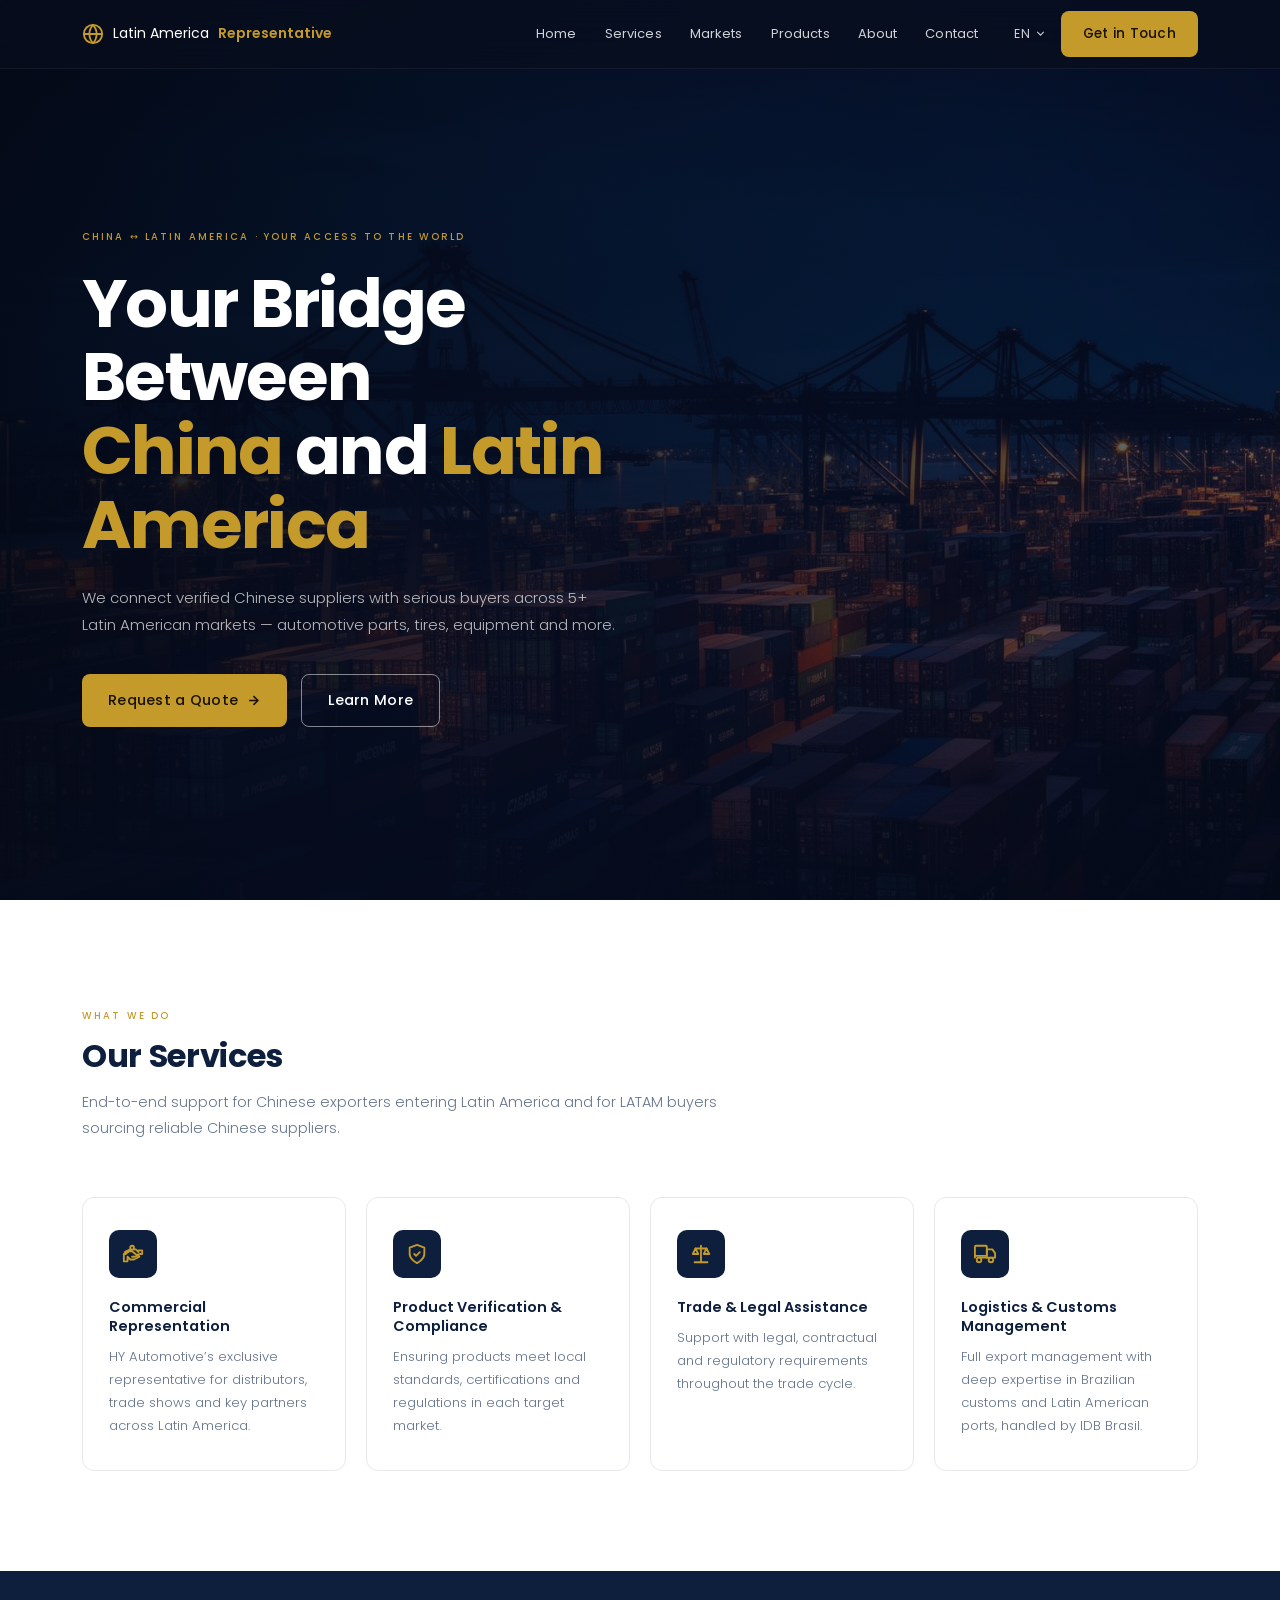
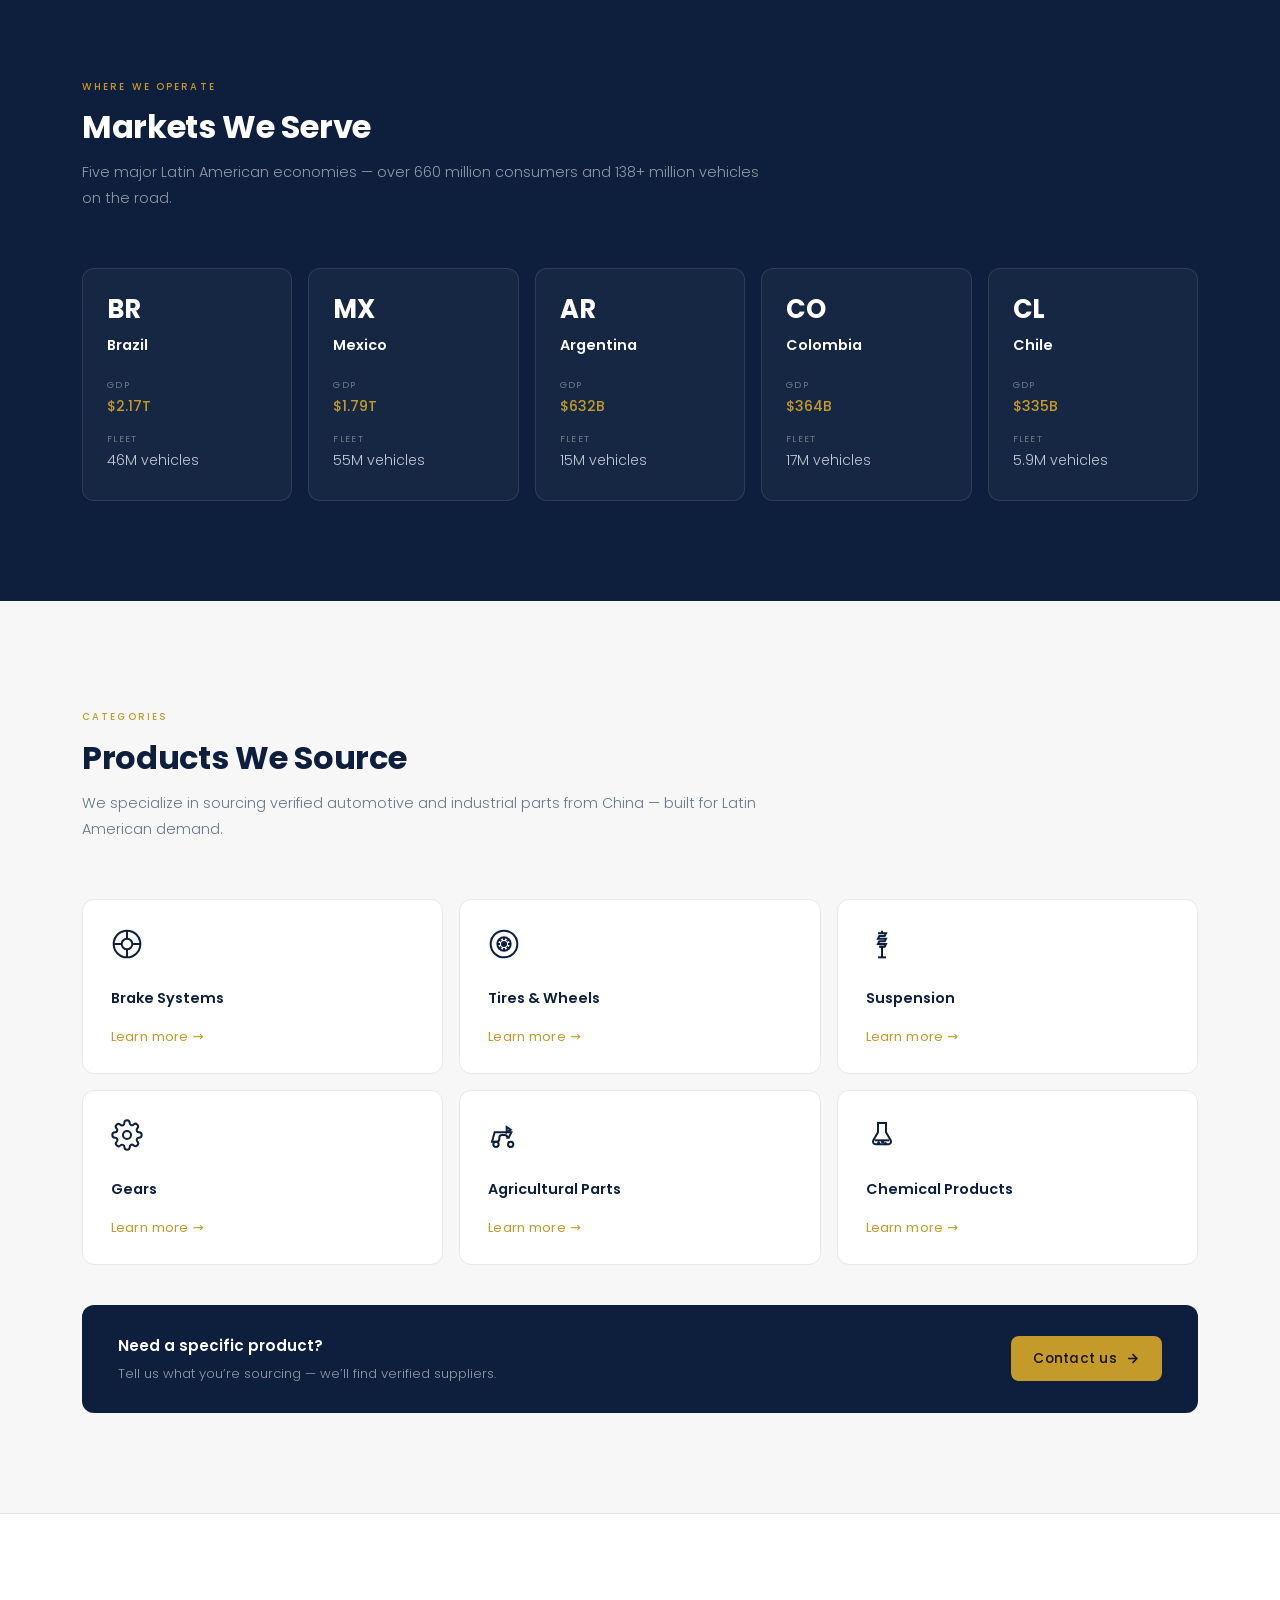
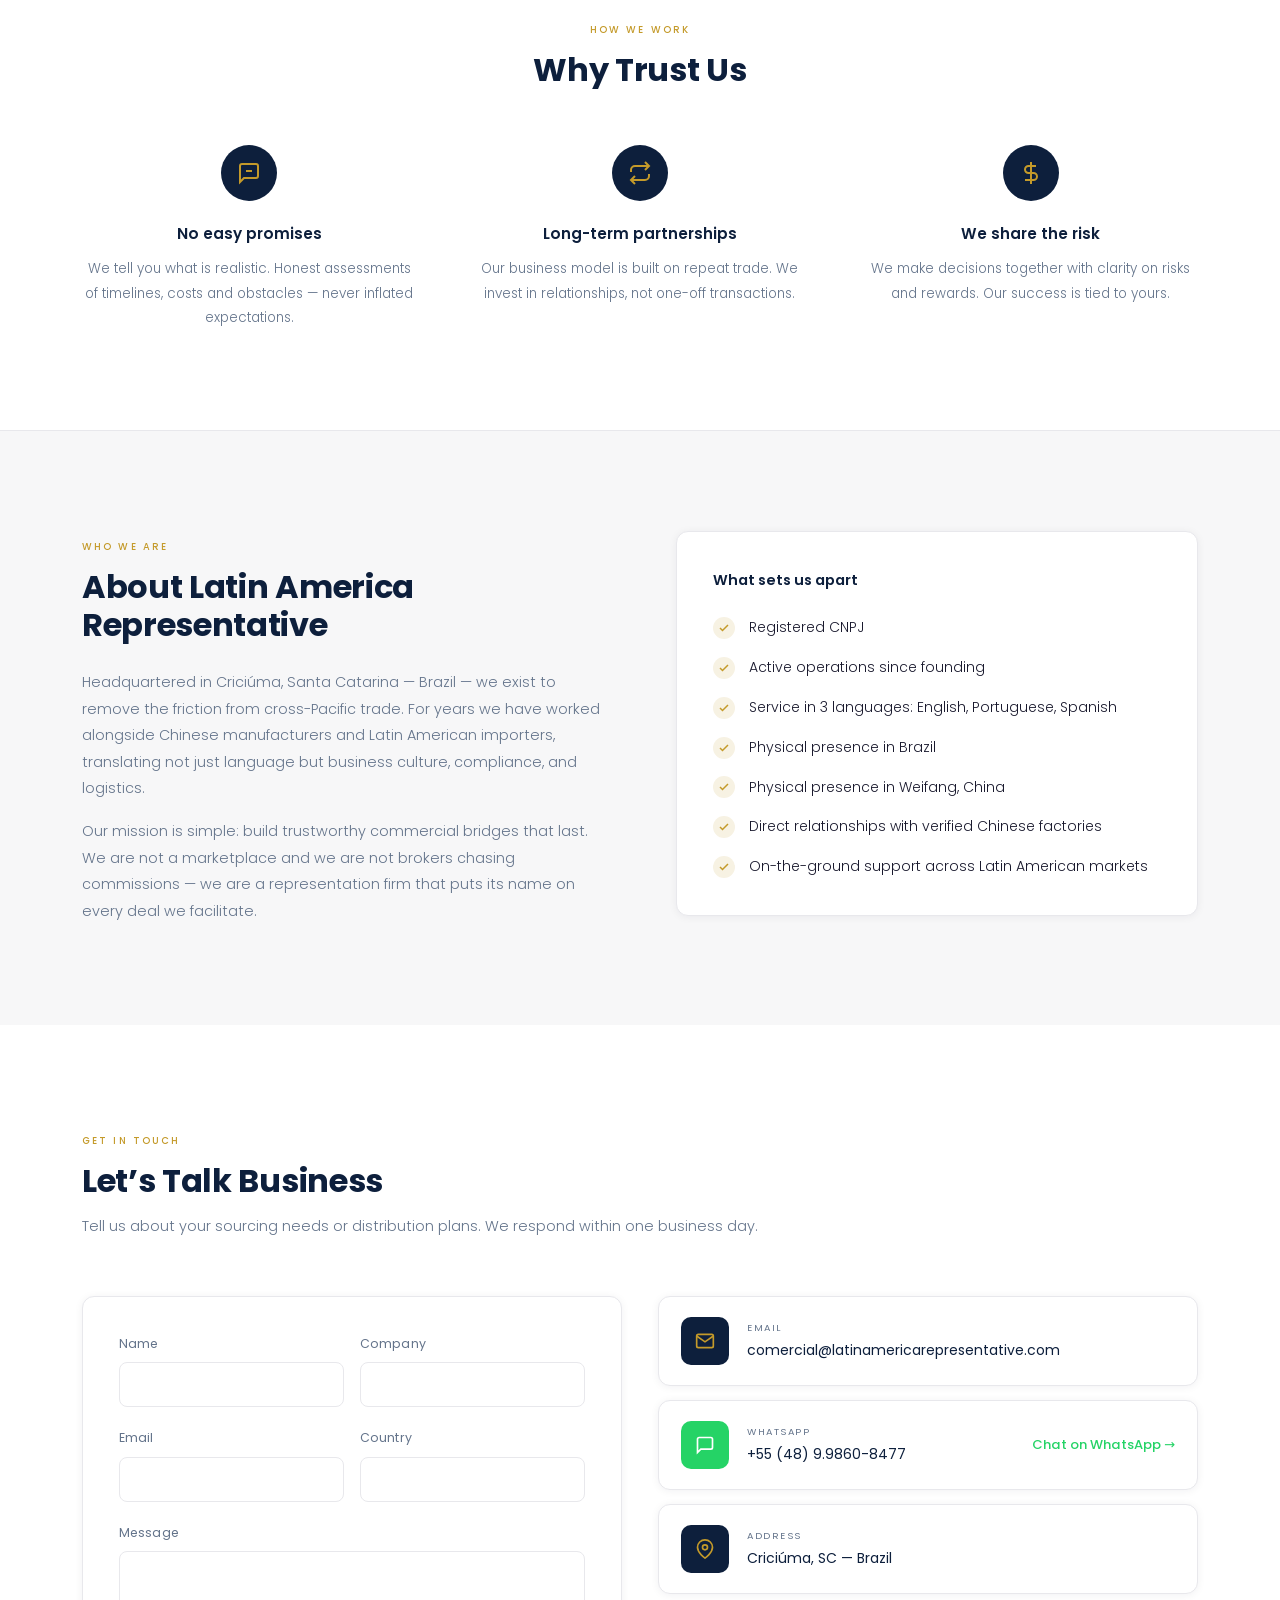
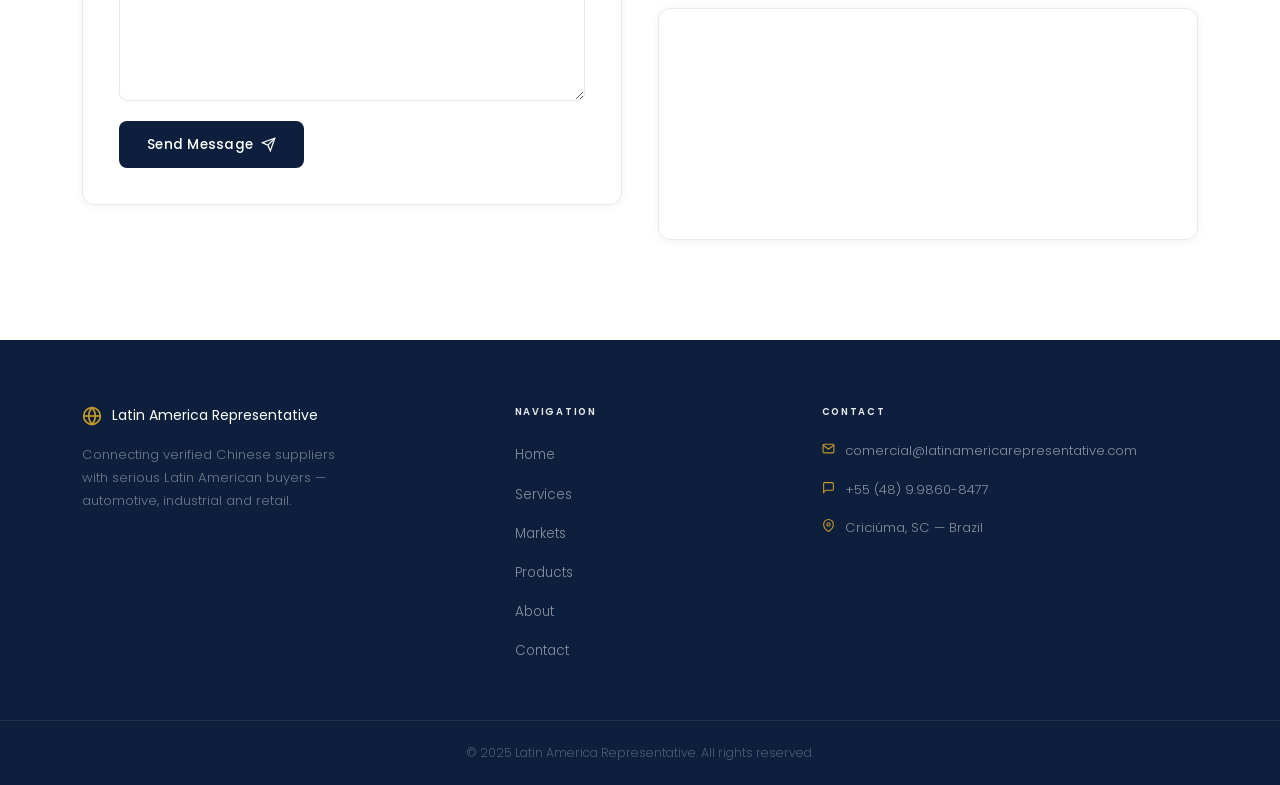
==== commit 2797419c: "favicon" ====
--- a/index.html
+++ b/index.html
@@ -3,8 +3,9 @@
 <head>
   <meta charset="UTF-8" />
   <meta name="viewport" content="width=device-width, initial-scale=1.0" />
-  <title>Latin America Representative — China ↔ LATAM B2B Trade</title>
+  <title>Latin America Representative</title>
   <link rel="stylesheet" href="style.css" />
+  <link rel="icon" type="image/png" href="img/Logo.png" />
   <link rel="preconnect" href="https://fonts.googleapis.com" />
   <link rel="preconnect" href="https://fonts.gstatic.com" crossorigin />
   <link href="https://fonts.googleapis.com/css2?family=Poppins:wght@300;400;500;600;700&display=swap" rel="stylesheet" />
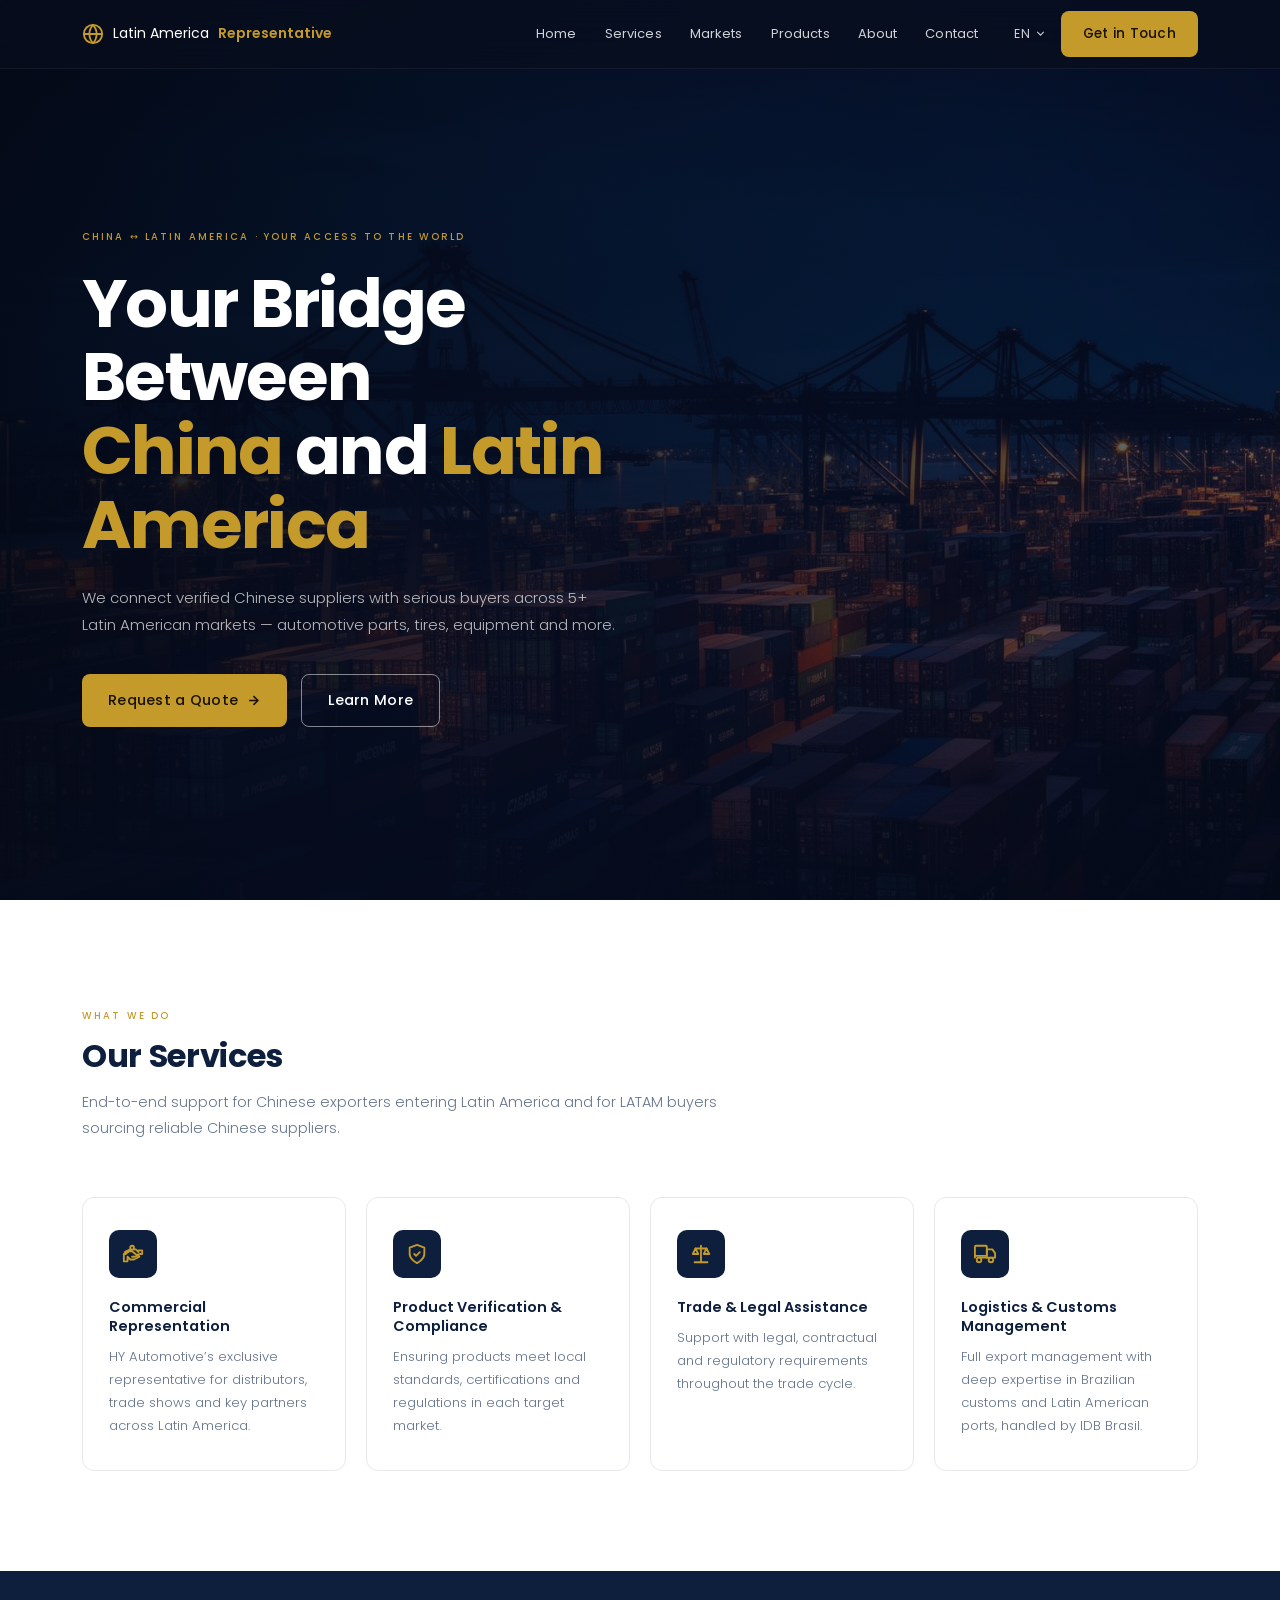
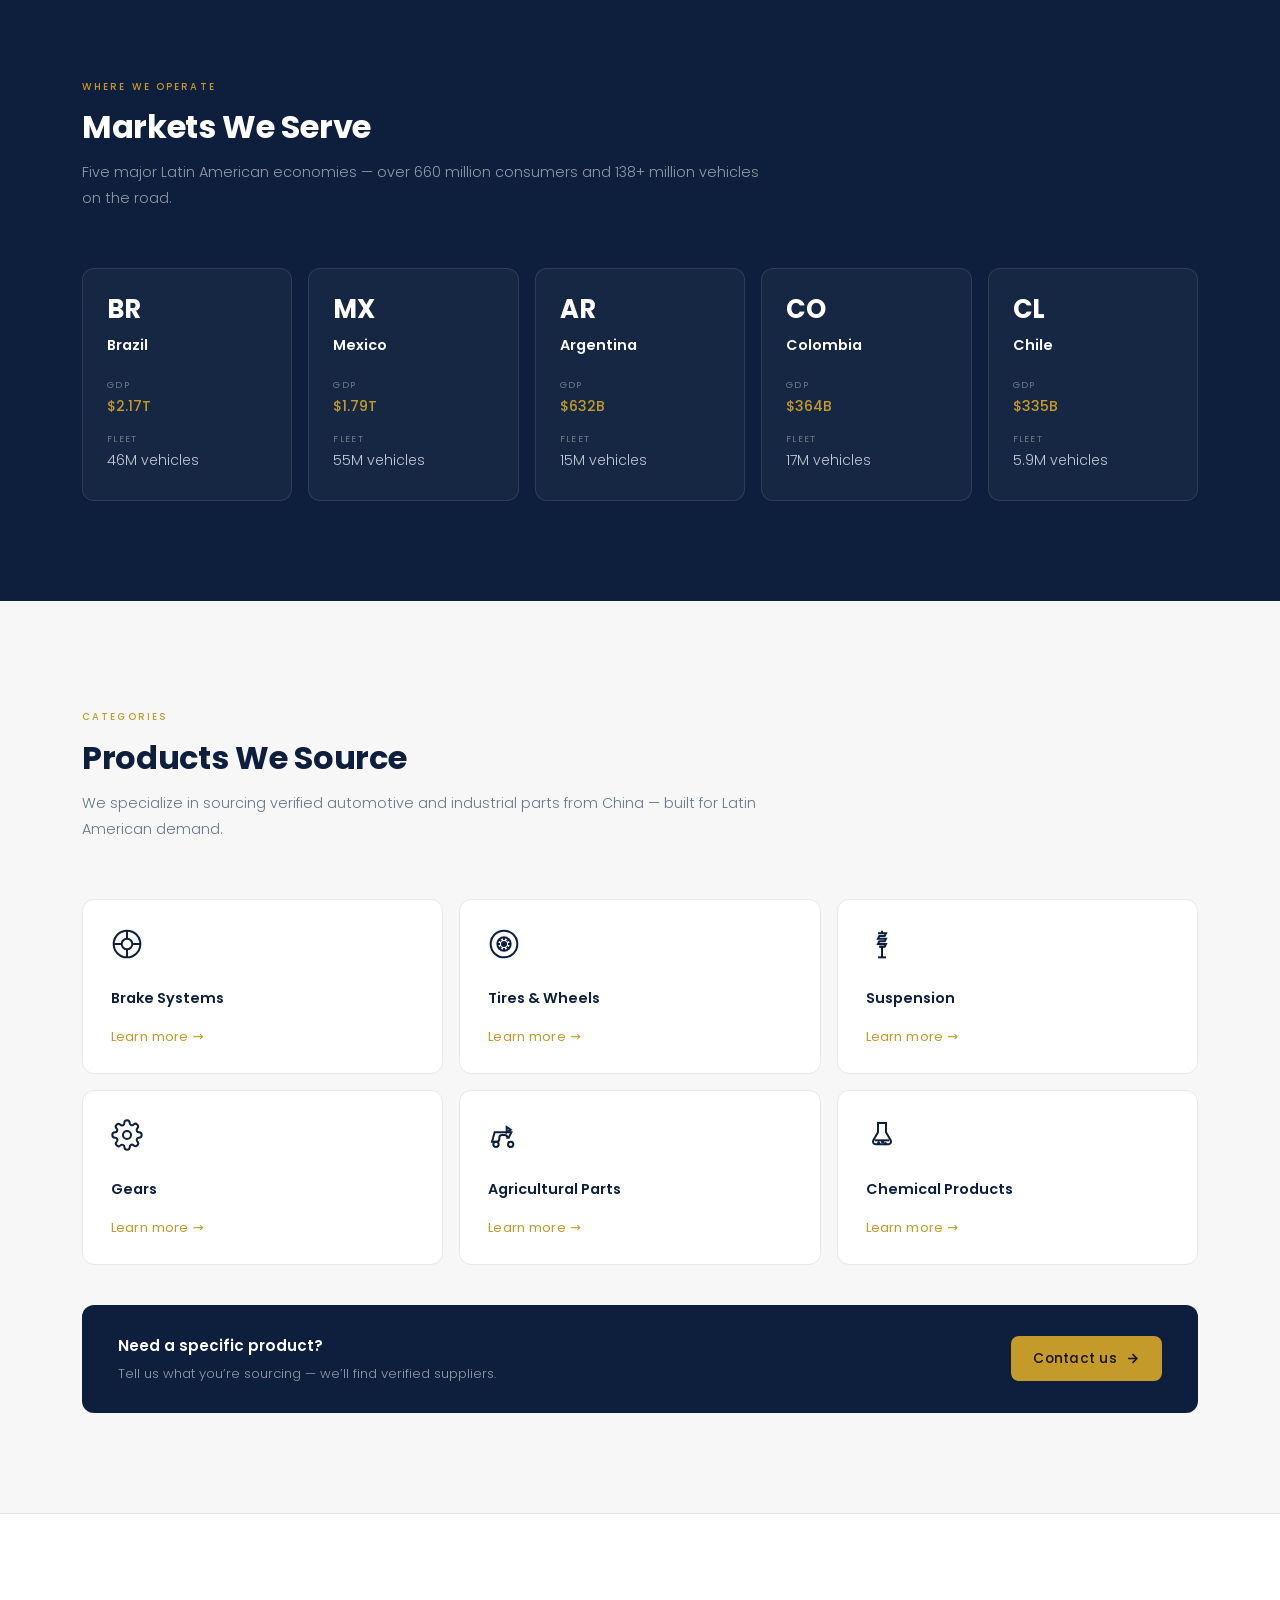
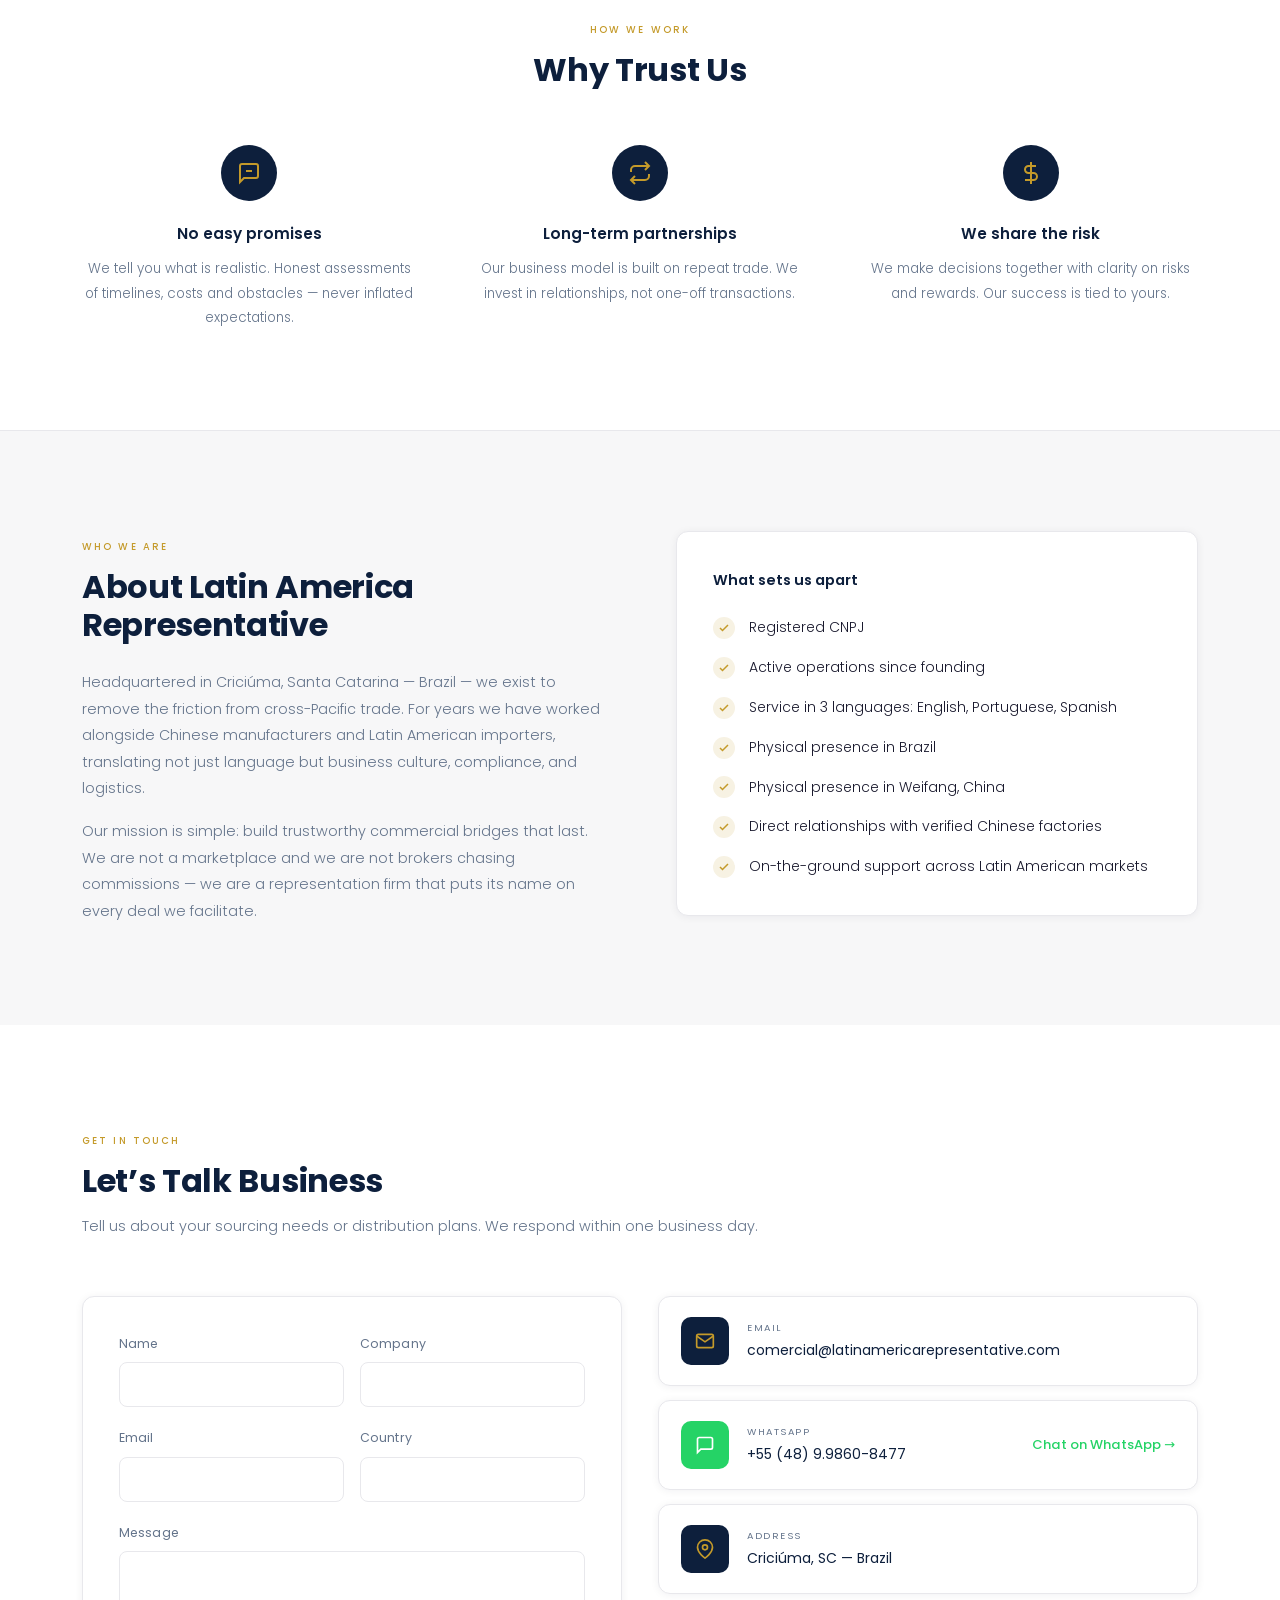
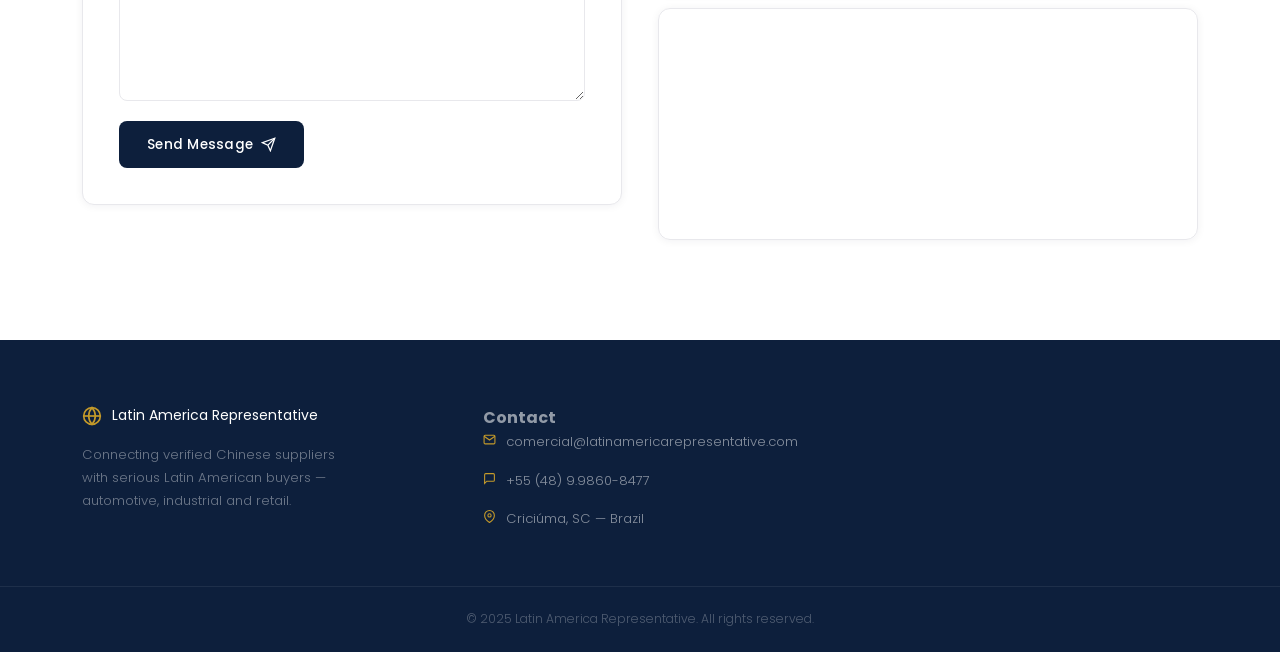
==== commit ebdb9ae4: "Ajustes no texto p1" ====
--- a/index.html
+++ b/index.html
@@ -74,7 +74,7 @@
           <em data-i18n="hero_title_em1">China</em> <span data-i18n="hero_title_and">and</span> <em data-i18n="hero_title_em2">Latin America</em>
         </h1>
         <p class="hero__sub" data-i18n="hero_sub">
-          We connect verified Chinese suppliers with serious buyers across 5+ Latin American markets — automotive parts, tires, equipment and more.
+          We connect verified Chinese suppliers with buyers across 5+ Latin American markets — automotive parts, tires, equipment and more.
         </p>
         <div class="hero__ctas">
           <a href="#contact" class="btn btn--gold btn--lg">
@@ -456,19 +456,7 @@
           <svg xmlns="http://www.w3.org/2000/svg" width="20" height="20" viewBox="0 0 24 24" fill="none" stroke="currentColor" stroke-width="2"><circle cx="12" cy="12" r="10"/><path d="M12 2a15.3 15.3 0 0 1 4 10 15.3 15.3 0 0 1-4 10 15.3 15.3 0 0 1-4-10 15.3 15.3 0 0 1 4-10z"/><path d="M2 12h20"/></svg>
           Latin America Representative
         </div>
-        <p data-i18n="footer_desc">Connecting verified Chinese suppliers with serious Latin American buyers — automotive, industrial and retail.</p>
-      </div>
-
-      <div class="footer__nav">
-        <h4 data-i18n="footer_nav_title">Navigation</h4>
-        <ul>
-          <li><a href="#home"     data-i18n="nav_home">Home</a></li>
-          <li><a href="#services" data-i18n="nav_services">Services</a></li>
-          <li><a href="#markets"  data-i18n="nav_markets">Markets</a></li>
-          <li><a href="products.html" data-i18n="nav_products">Products</a></li>
-          <li><a href="#about"    data-i18n="nav_about">About</a></li>
-          <li><a href="#contact"  data-i18n="nav_contact">Contact</a></li>
-        </ul>
+        <p data-i18n="footer_desc">Connecting verified Chinese suppliers with Latin American buyers — automotive, industrial and retail.</p>
       </div>
 
       <div class="footer__contact">
--- a/style.css
+++ b/style.css
@@ -756,25 +756,6 @@
   max-width: 280px;
 }
 
-.footer__nav h4,
-.footer__contact h4 {
-  font-size: .6rem;
-  font-weight: 600;
-  text-transform: uppercase;
-  letter-spacing: .18em;
-  color: rgba(255,255,255,.9);
-  margin-bottom: 20px;
-}
-
-.footer__nav ul { display: flex; flex-direction: column; gap: 12px; }
-.footer__nav a {
-  font-size: .84rem;
-  font-weight: 300;
-  color: rgba(255,255,255,.5);
-  transition: color var(--transition);
-}
-.footer__nav a:hover { color: var(--gold); }
-
 .footer__contact ul { display: flex; flex-direction: column; gap: 16px; }
 .footer__contact li {
   display: flex;
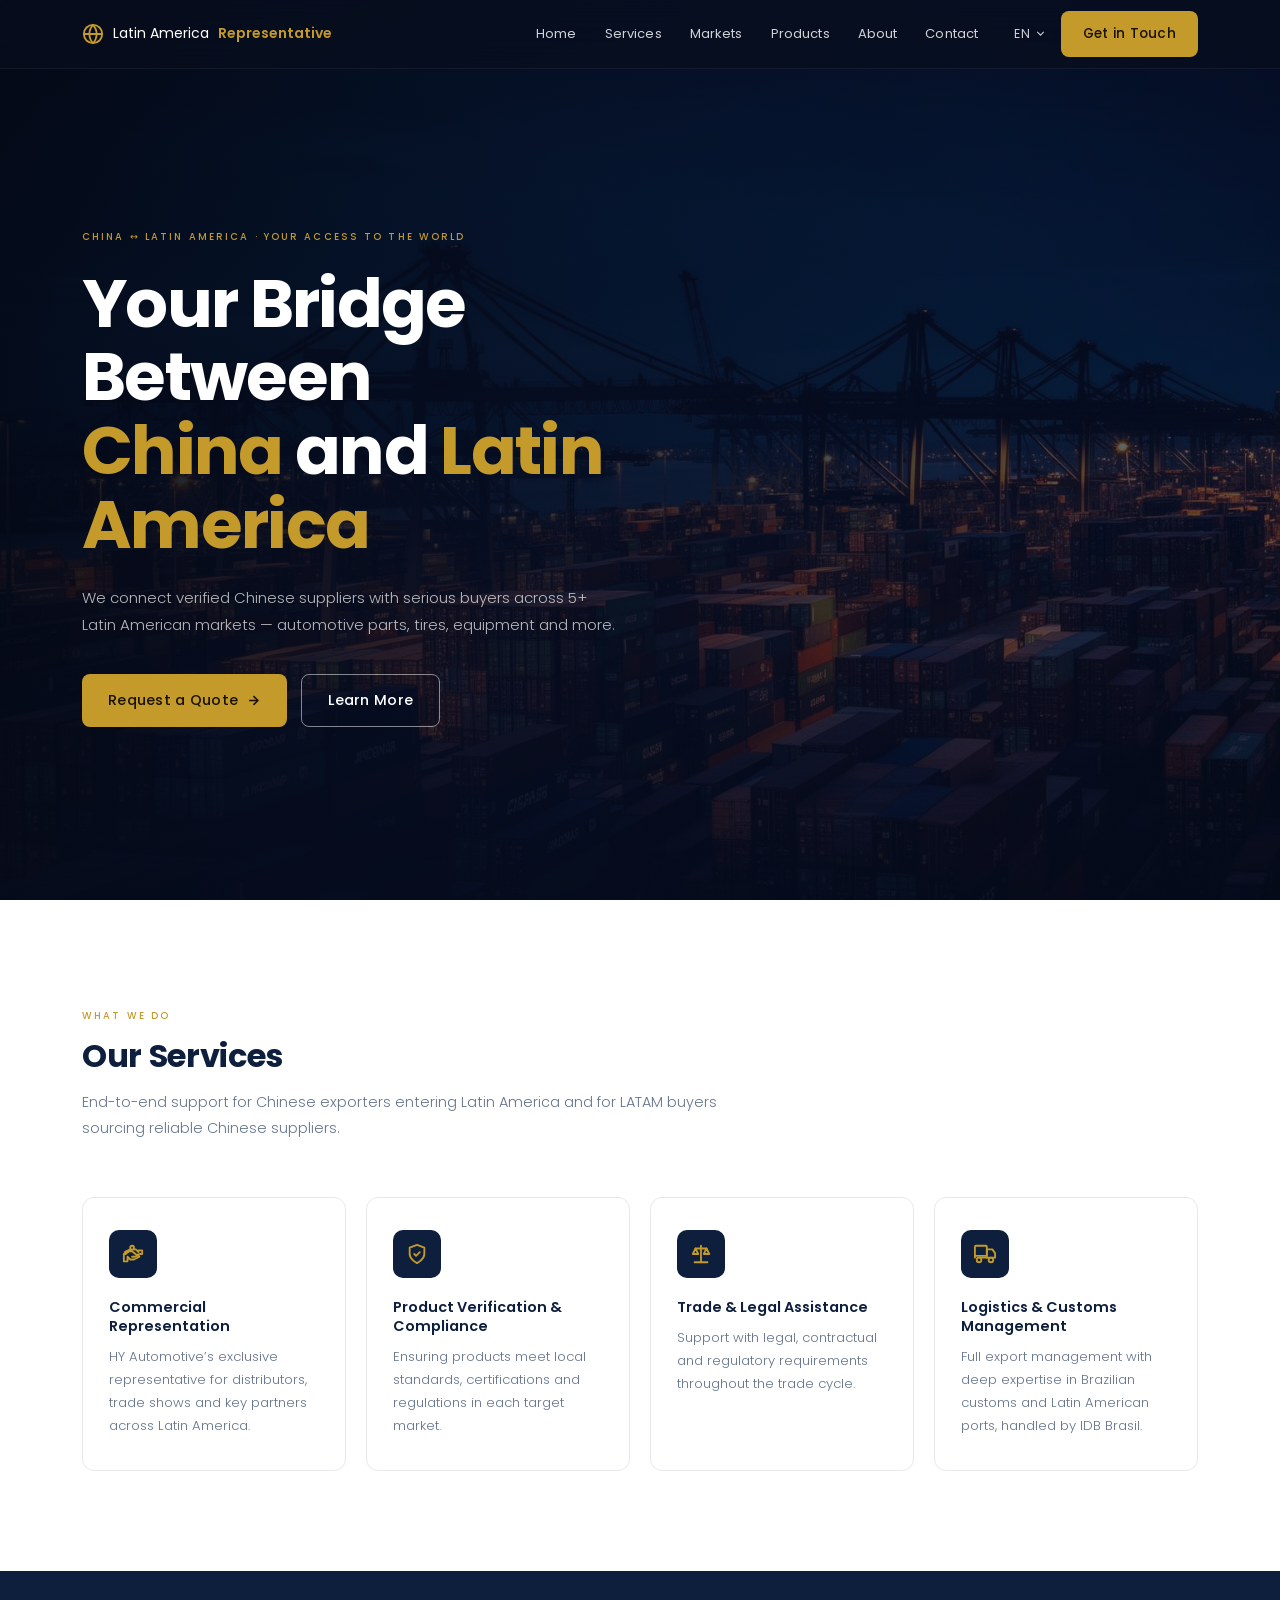
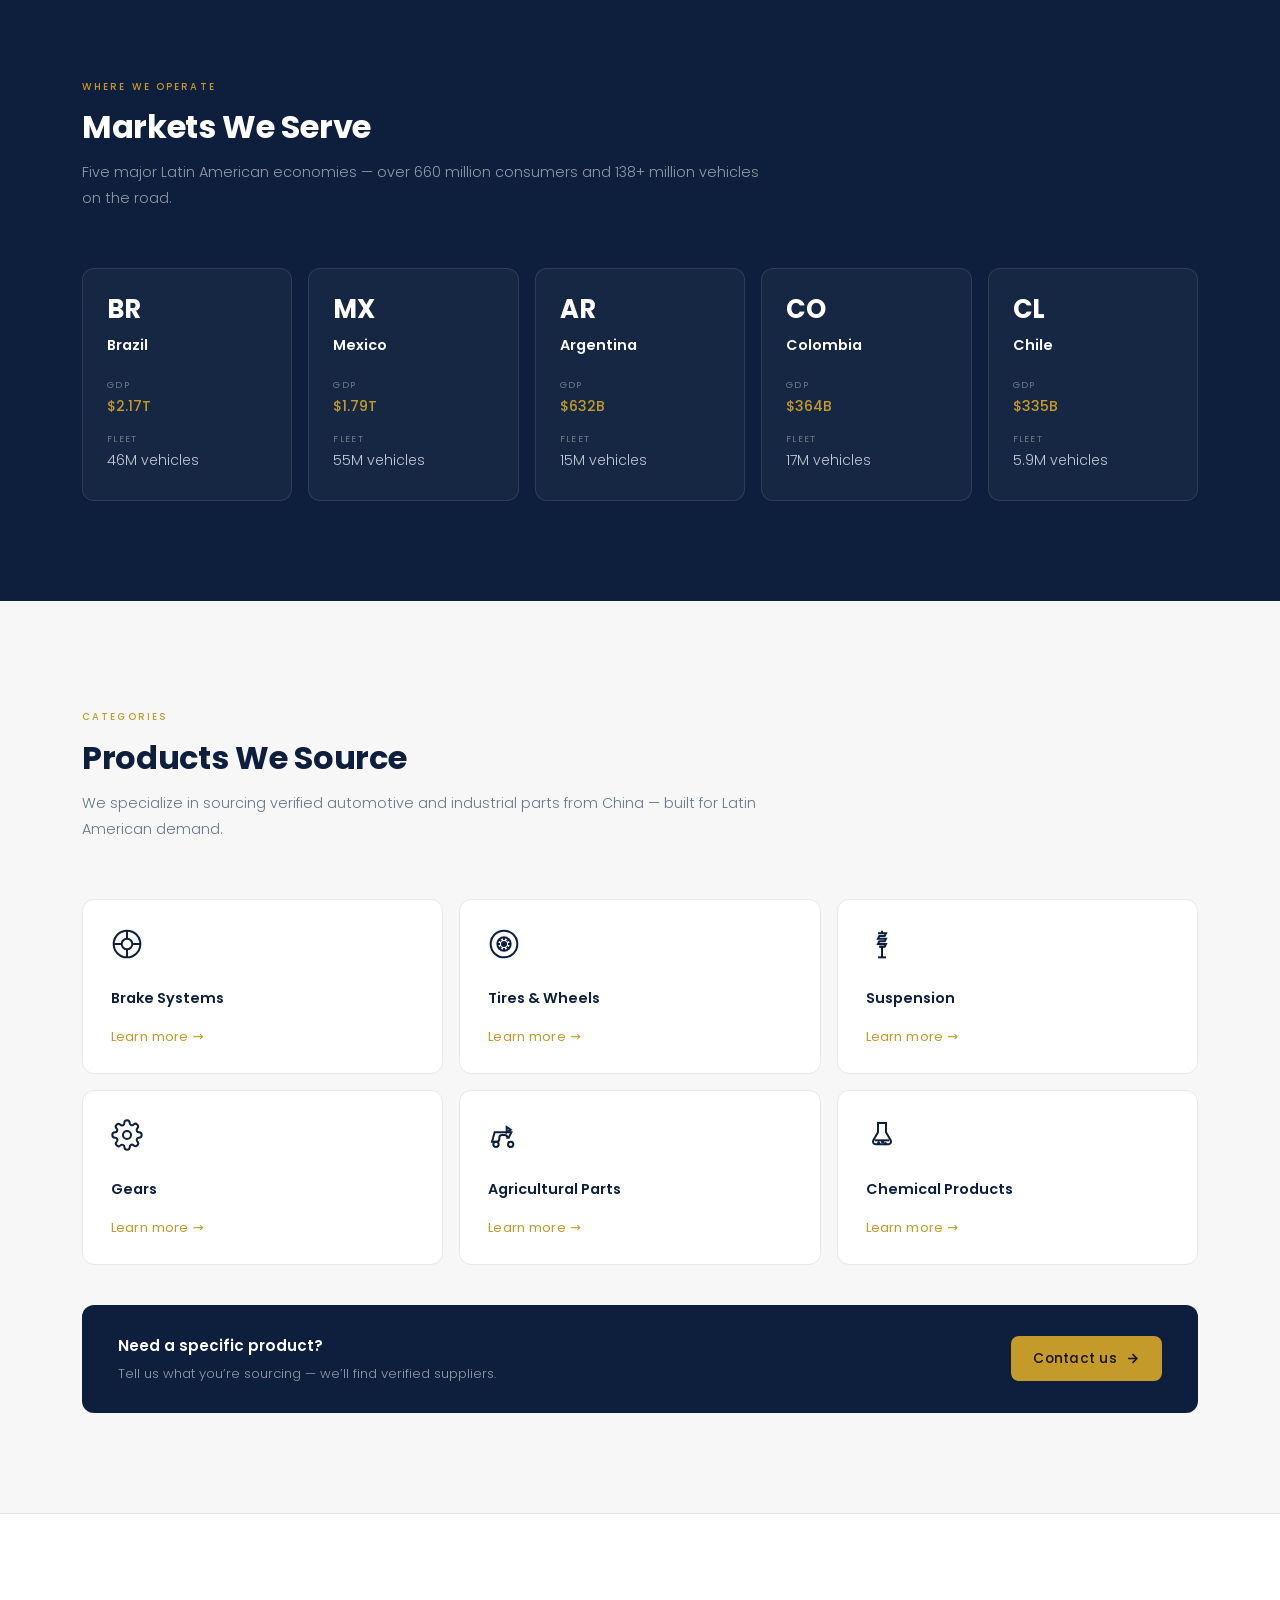
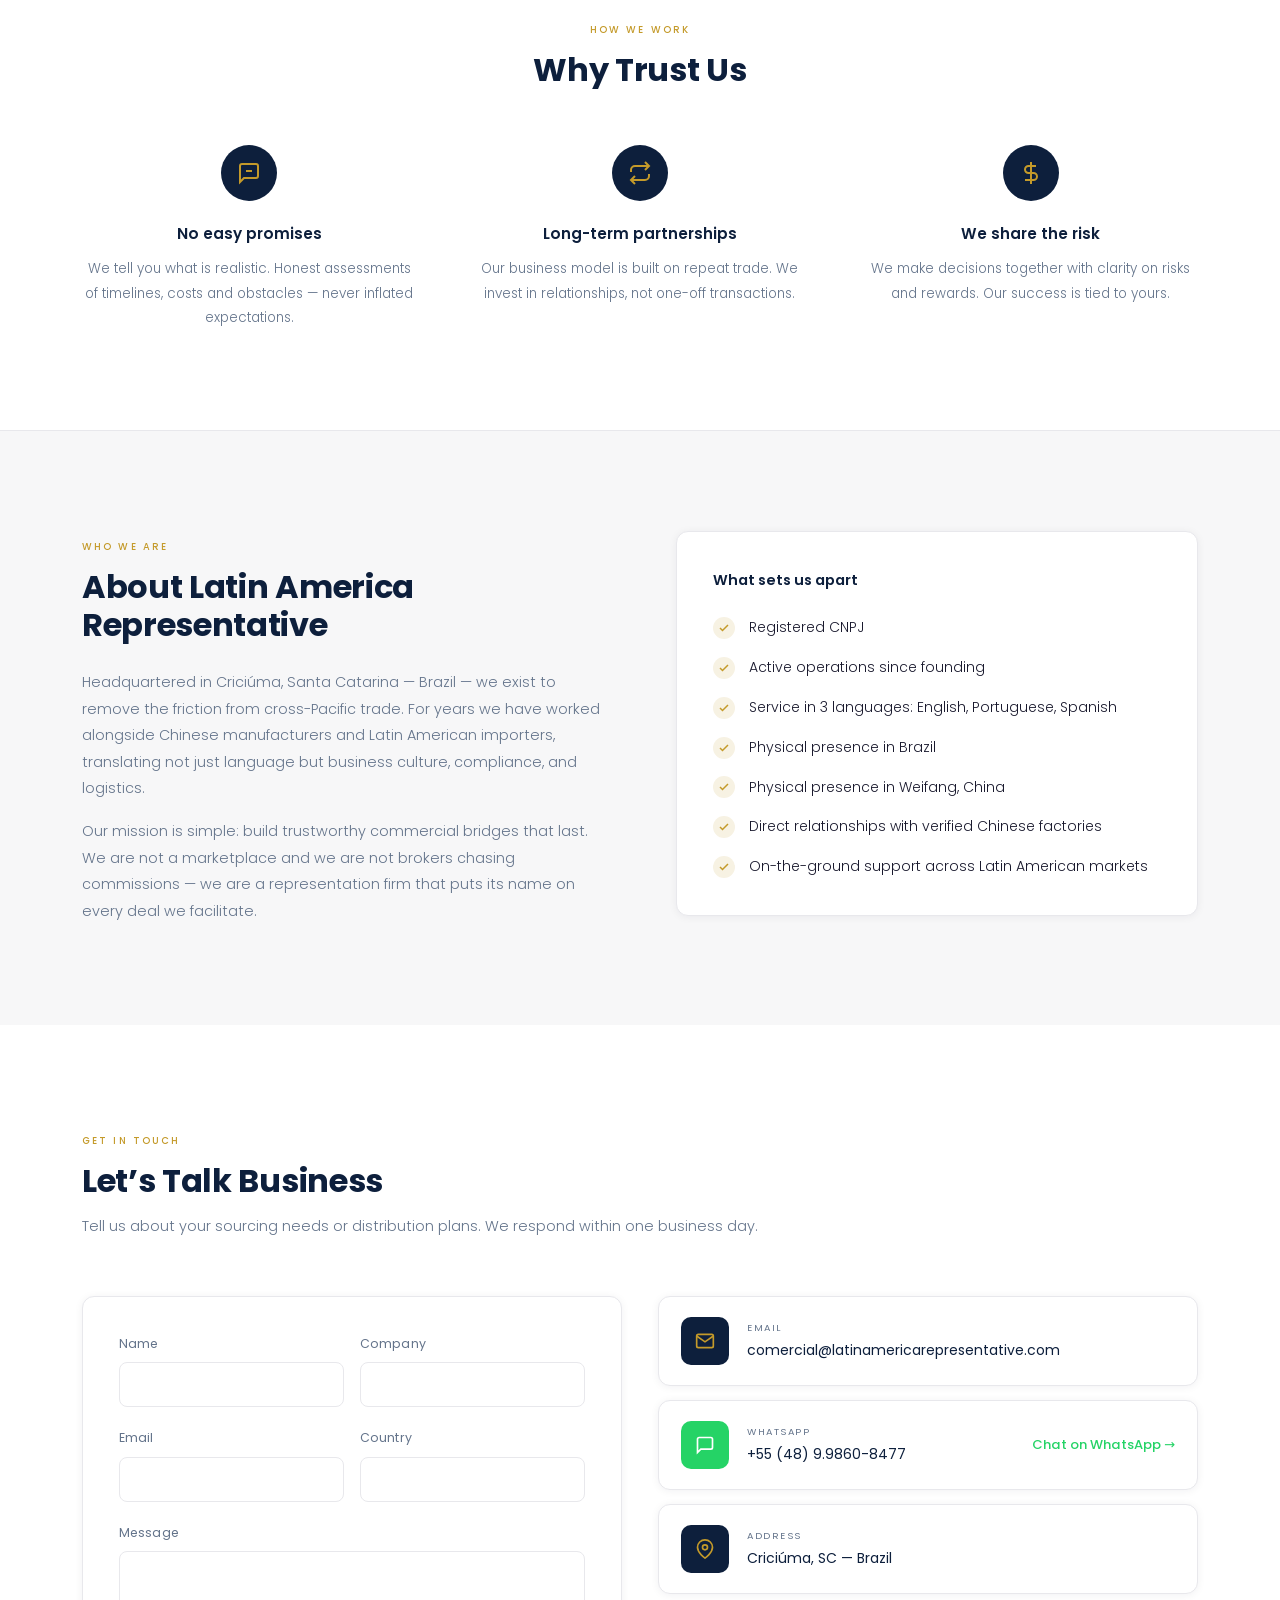
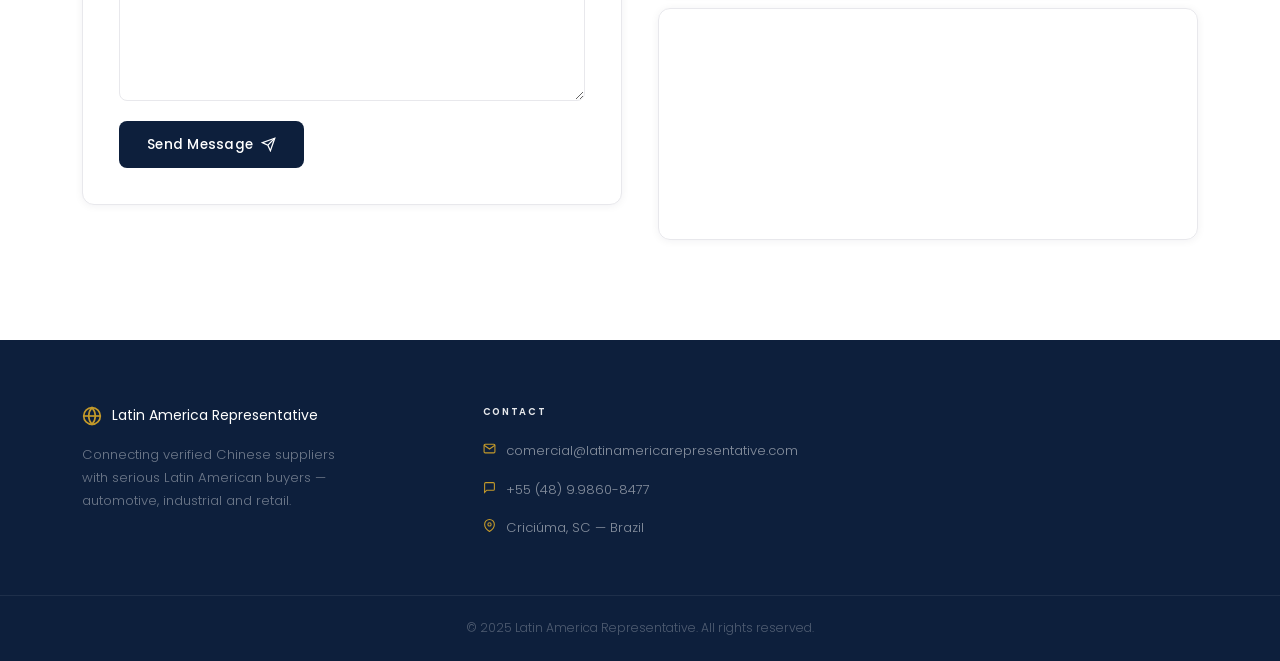
==== commit 9e9577e9: "Botão alterar idioma mobile" ====
--- a/index.html
+++ b/index.html
@@ -21,12 +21,12 @@
       </a>
 
       <nav class="navbar__links" id="navLinks">
-        <a href="#home"     data-i18n="nav_home">Home</a>
-        <a href="#services" data-i18n="nav_services">Services</a>
-        <a href="#markets"  data-i18n="nav_markets">Markets</a>
+        <a href="#home"         data-i18n="nav_home">Home</a>
+        <a href="#services"     data-i18n="nav_services">Services</a>
+        <a href="#markets"      data-i18n="nav_markets">Markets</a>
         <a href="products.html" data-i18n="nav_products">Products</a>
-        <a href="#about"    data-i18n="nav_about">About</a>
-        <a href="#contact"  data-i18n="nav_contact">Contact</a>
+        <a href="#about"        data-i18n="nav_about">About</a>
+        <a href="#contact"      data-i18n="nav_contact">Contact</a>
       </nav>
 
       <div class="navbar__actions">
@@ -50,13 +50,18 @@
     </div>
 
     <div class="mobile-menu" id="mobileMenu">
-      <a href="#home"     class="mobile-link" data-i18n="nav_home">Home</a>
-      <a href="#services" class="mobile-link" data-i18n="nav_services">Services</a>
-      <a href="#markets"  class="mobile-link" data-i18n="nav_markets">Markets</a>
-      <a href="#products" class="mobile-link" data-i18n="nav_products">Products</a>
-      <a href="#about"    class="mobile-link" data-i18n="nav_about">About</a>
-      <a href="#contact"  class="mobile-link" data-i18n="nav_contact">Contact</a>
-      <a href="#contact"  class="btn btn--gold mobile-cta" data-i18n="nav_cta">Get in Touch</a>
+      <a href="#home"         class="mobile-link" data-i18n="nav_home">Home</a>
+      <a href="#services"     class="mobile-link" data-i18n="nav_services">Services</a>
+      <a href="#markets"      class="mobile-link" data-i18n="nav_markets">Markets</a>
+      <a href="#products"     class="mobile-link" data-i18n="nav_products">Products</a>
+      <a href="#about"        class="mobile-link" data-i18n="nav_about">About</a>
+      <a href="#contact"      class="mobile-link" data-i18n="nav_contact">Contact</a>
+      <a href="#contact"      class="btn btn--gold mobile-cta" data-i18n="nav_cta">Get in Touch</a>
+      <div class="mobile-lang">
+        <button class="mobile-lang__btn" data-lang="en">EN · English</button>
+        <button class="mobile-lang__btn" data-lang="pt">PT · Português</button>
+        <button class="mobile-lang__btn" data-lang="es">ES · Español</button>
+      </div>
     </div>
   </header>
 
@@ -95,52 +100,31 @@
         <h2 class="section__title" data-i18n="services_title">Our Services</h2>
         <p class="section__sub" data-i18n="services_sub">End-to-end support for Chinese exporters entering Latin America and for LATAM buyers sourcing reliable Chinese suppliers.</p>
       </div>
-
       <div class="services-grid">
         <div class="service-card">
           <div class="service-card__icon">
-            <svg xmlns="http://www.w3.org/2000/svg" width="22" height="22" viewBox="0 0 24 24" fill="none" stroke="currentColor" stroke-width="2" stroke-linecap="round" stroke-linejoin="round">
-              <path d="M4 12H2v8h4v-5l3 3h4l6-3-1.5-1.5L14 15h-3"/>
-              <path d="M20 12h2V8h-4v2l-3-3H9L3 10l1.5 1.5L8 9h3l5 4 4-1z"/>
-              <path d="M9 7V5a2 2 0 0 1 4 0v2"/>
-            </svg>
+            <svg xmlns="http://www.w3.org/2000/svg" width="22" height="22" viewBox="0 0 24 24" fill="none" stroke="currentColor" stroke-width="2" stroke-linecap="round" stroke-linejoin="round"><path d="M4 12H2v8h4v-5l3 3h4l6-3-1.5-1.5L14 15h-3"/><path d="M20 12h2V8h-4v2l-3-3H9L3 10l1.5 1.5L8 9h3l5 4 4-1z"/><path d="M9 7V5a2 2 0 0 1 4 0v2"/></svg>
           </div>
           <h3 data-i18n="service1_title">Commercial Representation</h3>
           <p data-i18n="service1_desc">HY Automotive's exclusive representative for distributors, trade shows and key partners across Latin America.</p>
         </div>
         <div class="service-card">
           <div class="service-card__icon">
-            <svg xmlns="http://www.w3.org/2000/svg" width="22" height="22" viewBox="0 0 24 24" fill="none" stroke="currentColor" stroke-width="2" stroke-linecap="round" stroke-linejoin="round">
-              <path d="M12 22s8-4 8-10V5l-8-3-8 3v7c0 6 8 10 8 10z"/>
-              <polyline points="9 12 11 14 15 10"/>
-            </svg>
+            <svg xmlns="http://www.w3.org/2000/svg" width="22" height="22" viewBox="0 0 24 24" fill="none" stroke="currentColor" stroke-width="2" stroke-linecap="round" stroke-linejoin="round"><path d="M12 22s8-4 8-10V5l-8-3-8 3v7c0 6 8 10 8 10z"/><polyline points="9 12 11 14 15 10"/></svg>
           </div>
           <h3 data-i18n="service2_title">Product Verification &amp; Compliance</h3>
           <p data-i18n="service2_desc">Ensuring products meet local standards, certifications and regulations in each target market.</p>
         </div>
         <div class="service-card">
           <div class="service-card__icon">
-            <svg xmlns="http://www.w3.org/2000/svg" width="22" height="22" viewBox="0 0 24 24" fill="none" stroke="currentColor" stroke-width="2" stroke-linecap="round" stroke-linejoin="round">
-              <line x1="12" y1="3" x2="12" y2="21"/>
-              <path d="M5 21h14"/>
-              <path d="M6 6l-3 6h6l-3-6z"/>
-              <path d="M18 6l-3 6h6l-3-6z"/>
-              <line x1="6" y1="6" x2="18" y2="6"/>
-            </svg>
+            <svg xmlns="http://www.w3.org/2000/svg" width="22" height="22" viewBox="0 0 24 24" fill="none" stroke="currentColor" stroke-width="2" stroke-linecap="round" stroke-linejoin="round"><line x1="12" y1="3" x2="12" y2="21"/><path d="M5 21h14"/><path d="M6 6l-3 6h6l-3-6z"/><path d="M18 6l-3 6h6l-3-6z"/><line x1="6" y1="6" x2="18" y2="6"/></svg>
           </div>
           <h3 data-i18n="service3_title">Trade &amp; Legal Assistance</h3>
           <p data-i18n="service3_desc">Support with legal, contractual and regulatory requirements throughout the trade cycle.</p>
         </div>
         <div class="service-card">
           <div class="service-card__icon">
-            <svg xmlns="http://www.w3.org/2000/svg" width="22" height="22" viewBox="0 0 24 24" fill="none" stroke="currentColor" stroke-width="2" stroke-linecap="round" stroke-linejoin="round">
-              <rect x="1" y="3" width="13" height="11" rx="1"/>
-              <polygon points="14 7 20 7 23 11 23 16 14 16 14 7"/>
-              <circle cx="5.5" cy="18.5" r="2.5"/>
-              <circle cx="18.5" cy="18.5" r="2.5"/>
-              <line x1="1" y1="14" x2="1" y2="16"/>
-              <line x1="14" y1="16" x2="6" y2="16"/>
-            </svg>
+            <svg xmlns="http://www.w3.org/2000/svg" width="22" height="22" viewBox="0 0 24 24" fill="none" stroke="currentColor" stroke-width="2" stroke-linecap="round" stroke-linejoin="round"><rect x="1" y="3" width="13" height="11" rx="1"/><polygon points="14 7 20 7 23 11 23 16 14 16 14 7"/><circle cx="5.5" cy="18.5" r="2.5"/><circle cx="18.5" cy="18.5" r="2.5"/><line x1="1" y1="14" x2="1" y2="16"/><line x1="14" y1="16" x2="6" y2="16"/></svg>
           </div>
           <h3 data-i18n="service4_title">Logistics &amp; Customs Management</h3>
           <p data-i18n="service4_desc">Full export management with deep expertise in Brazilian customs and Latin American ports, handled by IDB Brasil.</p>
@@ -157,7 +141,6 @@
         <h2 class="section__title section__title--white" data-i18n="markets_title">Markets We Serve</h2>
         <p class="section__sub section__sub--light" data-i18n="markets_sub">Five major Latin American economies — over 660 million consumers and 138+ million vehicles on the road.</p>
       </div>
-
       <div class="markets-grid">
         <div class="market-card">
           <div class="market-card__code">BR</div>
@@ -211,82 +194,38 @@
         <h2 class="section__title" data-i18n="products_title">Products We Source</h2>
         <p class="section__sub" data-i18n="products_sub">We specialize in sourcing verified automotive and industrial parts from China — built for Latin American demand.</p>
       </div>
-
       <div class="products-grid">
         <div class="product-card" style="cursor:pointer;" onclick="window.location=this.querySelector('.product-card__link').href">
-          <div class="product-card__icon">
-            <svg xmlns="http://www.w3.org/2000/svg" width="32" height="32" viewBox="0 0 24 24" fill="none" stroke="currentColor" stroke-width="1.5">
-              <circle cx="12" cy="12" r="10"/><circle cx="12" cy="12" r="4"/>
-              <line x1="12" y1="2" x2="12" y2="8"/><line x1="12" y1="16" x2="12" y2="22"/>
-              <line x1="2" y1="12" x2="8" y2="12"/><line x1="16" y1="12" x2="22" y2="12"/>
-            </svg>
-          </div>
+          <div class="product-card__icon"><svg xmlns="http://www.w3.org/2000/svg" width="32" height="32" viewBox="0 0 24 24" fill="none" stroke="currentColor" stroke-width="1.5"><circle cx="12" cy="12" r="10"/><circle cx="12" cy="12" r="4"/><line x1="12" y1="2" x2="12" y2="8"/><line x1="12" y1="16" x2="12" y2="22"/><line x1="2" y1="12" x2="8" y2="12"/><line x1="16" y1="12" x2="22" y2="12"/></svg></div>
           <div class="product-card__name" data-i18n="product1_name">Brake Systems</div>
           <a href="products.html#brake-systems" class="product-card__link" data-i18n="products_learn_more">Learn more →</a>
         </div>
         <div class="product-card" style="cursor:pointer;" onclick="window.location=this.querySelector('.product-card__link').href">
-          <div class="product-card__icon">
-            <svg xmlns="http://www.w3.org/2000/svg" width="32" height="32" viewBox="0 0 24 24" fill="none" stroke="currentColor" stroke-width="1.5">
-              <circle cx="12" cy="12" r="10"/><circle cx="12" cy="12" r="5"/>
-              <circle cx="12" cy="12" r="1.5" fill="currentColor"/>
-              <line x1="12" y1="7" x2="12" y2="9"/><line x1="12" y1="15" x2="12" y2="17"/>
-              <line x1="7" y1="12" x2="9" y2="12"/><line x1="15" y1="12" x2="17" y2="12"/>
-              <line x1="8.5" y1="8.5" x2="9.9" y2="9.9"/><line x1="14.1" y1="14.1" x2="15.5" y2="15.5"/>
-              <line x1="15.5" y1="8.5" x2="14.1" y2="9.9"/><line x1="9.9" y1="14.1" x2="8.5" y2="15.5"/>
-            </svg>
-          </div>
+          <div class="product-card__icon"><svg xmlns="http://www.w3.org/2000/svg" width="32" height="32" viewBox="0 0 24 24" fill="none" stroke="currentColor" stroke-width="1.5"><circle cx="12" cy="12" r="10"/><circle cx="12" cy="12" r="5"/><circle cx="12" cy="12" r="1.5" fill="currentColor"/><line x1="12" y1="7" x2="12" y2="9"/><line x1="12" y1="15" x2="12" y2="17"/><line x1="7" y1="12" x2="9" y2="12"/><line x1="15" y1="12" x2="17" y2="12"/><line x1="8.5" y1="8.5" x2="9.9" y2="9.9"/><line x1="14.1" y1="14.1" x2="15.5" y2="15.5"/><line x1="15.5" y1="8.5" x2="14.1" y2="9.9"/><line x1="9.9" y1="14.1" x2="8.5" y2="15.5"/></svg></div>
           <div class="product-card__name" data-i18n="product2_name">Tires &amp; Wheels</div>
           <a href="products.html#tires-wheels" class="product-card__link" data-i18n="products_learn_more">Learn more →</a>
         </div>
         <div class="product-card" style="cursor:pointer;" onclick="window.location=this.querySelector('.product-card__link').href">
-          <div class="product-card__icon">
-            <svg xmlns="http://www.w3.org/2000/svg" width="32" height="32" viewBox="0 0 24 24" fill="none" stroke="currentColor" stroke-width="1.5">
-              <line x1="12" y1="2" x2="12" y2="4"/>
-              <path d="M9 4 L15 4 L14 6 L10 6 L9 8 L15 8 L14 10 L10 10 L9 12 L15 12 L14 14 L10 14"/>
-              <line x1="10" y1="14" x2="14" y2="14"/><line x1="12" y1="14" x2="12" y2="22"/>
-              <line x1="9" y1="22" x2="15" y2="22"/>
-            </svg>
-          </div>
+          <div class="product-card__icon"><svg xmlns="http://www.w3.org/2000/svg" width="32" height="32" viewBox="0 0 24 24" fill="none" stroke="currentColor" stroke-width="1.5"><line x1="12" y1="2" x2="12" y2="4"/><path d="M9 4 L15 4 L14 6 L10 6 L9 8 L15 8 L14 10 L10 10 L9 12 L15 12 L14 14 L10 14"/><line x1="10" y1="14" x2="14" y2="14"/><line x1="12" y1="14" x2="12" y2="22"/><line x1="9" y1="22" x2="15" y2="22"/></svg></div>
           <div class="product-card__name" data-i18n="product3_name">Suspension</div>
           <a href="products.html#suspension" class="product-card__link" data-i18n="products_learn_more">Learn more →</a>
         </div>
         <div class="product-card" style="cursor:pointer;" onclick="window.location=this.querySelector('.product-card__link').href">
-          <div class="product-card__icon">
-            <svg xmlns="http://www.w3.org/2000/svg" width="32" height="32" viewBox="0 0 24 24" fill="none" stroke="currentColor" stroke-width="1.5">
-              <path d="M12 15a3 3 0 1 0 0-6 3 3 0 0 0 0 6z"/>
-              <path d="M19.4 15a1.65 1.65 0 0 0 .33 1.82l.06.06a2 2 0 0 1-2.83 2.83l-.06-.06a1.65 1.65 0 0 0-1.82-.33 1.65 1.65 0 0 0-1 1.51V21a2 2 0 0 1-4 0v-.09A1.65 1.65 0 0 0 9 19.4a1.65 1.65 0 0 0-1.82.33l-.06.06a2 2 0 0 1-2.83-2.83l.06-.06A1.65 1.65 0 0 0 4.68 15a1.65 1.65 0 0 0-1.51-1H3a2 2 0 0 1 0-4h.09A1.65 1.65 0 0 0 4.6 9a1.65 1.65 0 0 0-.33-1.82l-.06-.06a2 2 0 0 1 2.83-2.83l.06.06A1.65 1.65 0 0 0 9 4.68a1.65 1.65 0 0 0 1-1.51V3a2 2 0 0 1 4 0v.09a1.65 1.65 0 0 0 1 1.51 1.65 1.65 0 0 0 1.82-.33l.06-.06a2 2 0 0 1 2.83 2.83l-.06.06A1.65 1.65 0 0 0 19.4 9a1.65 1.65 0 0 0 1.51 1H21a2 2 0 0 1 0 4h-.09a1.65 1.65 0 0 0-1.51 1z"/>
-            </svg>
-          </div>
+          <div class="product-card__icon"><svg xmlns="http://www.w3.org/2000/svg" width="32" height="32" viewBox="0 0 24 24" fill="none" stroke="currentColor" stroke-width="1.5"><path d="M12 15a3 3 0 1 0 0-6 3 3 0 0 0 0 6z"/><path d="M19.4 15a1.65 1.65 0 0 0 .33 1.82l.06.06a2 2 0 0 1-2.83 2.83l-.06-.06a1.65 1.65 0 0 0-1.82-.33 1.65 1.65 0 0 0-1 1.51V21a2 2 0 0 1-4 0v-.09A1.65 1.65 0 0 0 9 19.4a1.65 1.65 0 0 0-1.82.33l-.06.06a2 2 0 0 1-2.83-2.83l.06-.06A1.65 1.65 0 0 0 4.68 15a1.65 1.65 0 0 0-1.51-1H3a2 2 0 0 1 0-4h.09A1.65 1.65 0 0 0 4.6 9a1.65 1.65 0 0 0-.33-1.82l-.06-.06a2 2 0 0 1 2.83-2.83l.06.06A1.65 1.65 0 0 0 9 4.68a1.65 1.65 0 0 0 1-1.51V3a2 2 0 0 1 4 0v.09a1.65 1.65 0 0 0 1 1.51 1.65 1.65 0 0 0 1.82-.33l.06-.06a2 2 0 0 1 2.83 2.83l-.06.06A1.65 1.65 0 0 0 19.4 9a1.65 1.65 0 0 0 1.51 1H21a2 2 0 0 1 0 4h-.09a1.65 1.65 0 0 0-1.51 1z"/></svg></div>
           <div class="product-card__name" data-i18n="product4_name">Gears</div>
           <a href="products.html#gears" class="product-card__link" data-i18n="products_learn_more">Learn more →</a>
         </div>
         <div class="product-card" style="cursor:pointer;" onclick="window.location=this.querySelector('.product-card__link').href">
-          <div class="product-card__icon">
-            <svg xmlns="http://www.w3.org/2000/svg" width="32" height="32" viewBox="0 0 24 24" fill="none" stroke="currentColor" stroke-width="1.5">
-              <path d="M3 17h3.5a2 2 0 0 0 2-2v-1a2 2 0 0 1 2-2h2a2 2 0 0 1 2 2v0h1l2-4H5L3 17z"/>
-              <circle cx="6" cy="19" r="2"/><circle cx="17" cy="19" r="2"/>
-              <path d="M14 10V6l3 2-3 2z"/>
-            </svg>
-          </div>
+          <div class="product-card__icon"><svg xmlns="http://www.w3.org/2000/svg" width="32" height="32" viewBox="0 0 24 24" fill="none" stroke="currentColor" stroke-width="1.5"><path d="M3 17h3.5a2 2 0 0 0 2-2v-1a2 2 0 0 1 2-2h2a2 2 0 0 1 2 2v0h1l2-4H5L3 17z"/><circle cx="6" cy="19" r="2"/><circle cx="17" cy="19" r="2"/><path d="M14 10V6l3 2-3 2z"/></svg></div>
           <div class="product-card__name" data-i18n="product5_name">Agricultural Parts</div>
           <a href="products.html#agricultural-parts" class="product-card__link" data-i18n="products_learn_more">Learn more →</a>
         </div>
         <div class="product-card" style="cursor:pointer;" onclick="window.location=this.querySelector('.product-card__link').href">
-          <div class="product-card__icon">
-            <svg xmlns="http://www.w3.org/2000/svg" width="32" height="32" viewBox="0 0 24 24" fill="none" stroke="currentColor" stroke-width="1.5">
-              <path d="M9 3h6v7l3.5 6a2 2 0 0 1-1.76 3H7.26a2 2 0 0 1-1.76-3L9 10V3z"/>
-              <line x1="9" y1="3" x2="15" y2="3"/>
-              <path d="M6.5 16h11"/>
-              <circle cx="9.5" cy="18" r="0.5" fill="currentColor"/>
-              <circle cx="12.5" cy="17" r="0.5" fill="currentColor"/>
-              <circle cx="14.5" cy="18.5" r="0.5" fill="currentColor"/>
-            </svg>
-          </div>
+          <div class="product-card__icon"><svg xmlns="http://www.w3.org/2000/svg" width="32" height="32" viewBox="0 0 24 24" fill="none" stroke="currentColor" stroke-width="1.5"><path d="M9 3h6v7l3.5 6a2 2 0 0 1-1.76 3H7.26a2 2 0 0 1-1.76-3L9 10V3z"/><line x1="9" y1="3" x2="15" y2="3"/><path d="M6.5 16h11"/><circle cx="9.5" cy="18" r="0.5" fill="currentColor"/><circle cx="12.5" cy="17" r="0.5" fill="currentColor"/><circle cx="14.5" cy="18.5" r="0.5" fill="currentColor"/></svg></div>
           <div class="product-card__name" data-i18n="product6_name">Chemical Products</div>
           <a href="products.html#chemical-products" class="product-card__link" data-i18n="products_learn_more">Learn more →</a>
         </div>
       </div>
-
       <div class="products-cta">
         <div class="products-cta__text">
           <div class="products-cta__title" data-i18n="products_cta_title">Need a specific product?</div>
@@ -307,26 +246,19 @@
         <span class="eyebrow" data-i18n="trust_eyebrow">How we work</span>
         <h2 class="section__title" data-i18n="trust_title">Why Trust Us</h2>
       </div>
-
       <div class="trust-grid">
         <div class="trust-card">
-          <div class="trust-card__icon">
-            <svg xmlns="http://www.w3.org/2000/svg" width="24" height="24" viewBox="0 0 24 24" fill="none" stroke="currentColor" stroke-width="2"><path d="M21 15a2 2 0 0 1-2 2H7l-4 4V5a2 2 0 0 1 2-2h14a2 2 0 0 1 2 2z"/><line x1="9" y1="10" x2="15" y2="10"/></svg>
-          </div>
+          <div class="trust-card__icon"><svg xmlns="http://www.w3.org/2000/svg" width="24" height="24" viewBox="0 0 24 24" fill="none" stroke="currentColor" stroke-width="2"><path d="M21 15a2 2 0 0 1-2 2H7l-4 4V5a2 2 0 0 1 2-2h14a2 2 0 0 1 2 2z"/><line x1="9" y1="10" x2="15" y2="10"/></svg></div>
           <h3 data-i18n="trust1_title">No easy promises</h3>
           <p data-i18n="trust1_desc">We tell you what is realistic. Honest assessments of timelines, costs and obstacles — never inflated expectations.</p>
         </div>
         <div class="trust-card">
-          <div class="trust-card__icon">
-            <svg xmlns="http://www.w3.org/2000/svg" width="24" height="24" viewBox="0 0 24 24" fill="none" stroke="currentColor" stroke-width="2"><polyline points="17 1 21 5 17 9"/><path d="M3 11V9a4 4 0 0 1 4-4h14"/><polyline points="7 23 3 19 7 15"/><path d="M21 13v2a4 4 0 0 1-4 4H3"/></svg>
-          </div>
+          <div class="trust-card__icon"><svg xmlns="http://www.w3.org/2000/svg" width="24" height="24" viewBox="0 0 24 24" fill="none" stroke="currentColor" stroke-width="2"><polyline points="17 1 21 5 17 9"/><path d="M3 11V9a4 4 0 0 1 4-4h14"/><polyline points="7 23 3 19 7 15"/><path d="M21 13v2a4 4 0 0 1-4 4H3"/></svg></div>
           <h3 data-i18n="trust2_title">Long-term partnerships</h3>
           <p data-i18n="trust2_desc">Our business model is built on repeat trade. We invest in relationships, not one-off transactions.</p>
         </div>
         <div class="trust-card">
-          <div class="trust-card__icon">
-            <svg xmlns="http://www.w3.org/2000/svg" width="24" height="24" viewBox="0 0 24 24" fill="none" stroke="currentColor" stroke-width="2"><line x1="12" y1="1" x2="12" y2="23"/><path d="M17 5H9.5a3.5 3.5 0 0 0 0 7h5a3.5 3.5 0 0 1 0 7H6"/></svg>
-          </div>
+          <div class="trust-card__icon"><svg xmlns="http://www.w3.org/2000/svg" width="24" height="24" viewBox="0 0 24 24" fill="none" stroke="currentColor" stroke-width="2"><line x1="12" y1="1" x2="12" y2="23"/><path d="M17 5H9.5a3.5 3.5 0 0 0 0 7h5a3.5 3.5 0 0 1 0 7H6"/></svg></div>
           <h3 data-i18n="trust3_title">We share the risk</h3>
           <p data-i18n="trust3_desc">We make decisions together with clarity on risks and rewards. Our success is tied to yours.</p>
         </div>
@@ -372,7 +304,6 @@
         <h2 class="section__title" data-i18n="contact_title">Let's Talk Business</h2>
         <p class="section__sub" data-i18n="contact_sub">Tell us about your sourcing needs or distribution plans. We respond within one business day.</p>
       </div>
-
       <div class="contact-grid">
         <form class="contact-form" id="contactForm" novalidate>
           <div class="form-row">
@@ -407,39 +338,29 @@
             Thanks — your message was received. We'll reply shortly.
           </div>
         </form>
-
         <div class="contact-info">
           <a href="mailto:comercial@latinamericarepresentative.com" class="info-card">
-            <span class="info-card__icon info-card__icon--navy">
-              <svg xmlns="http://www.w3.org/2000/svg" width="20" height="20" viewBox="0 0 24 24" fill="none" stroke="currentColor" stroke-width="2"><path d="M4 4h16c1.1 0 2 .9 2 2v12c0 1.1-.9 2-2 2H4c-1.1 0-2-.9-2-2V6c0-1.1.9-2 2-2z"/><polyline points="22,6 12,13 2,6"/></svg>
-            </span>
+            <span class="info-card__icon info-card__icon--navy"><svg xmlns="http://www.w3.org/2000/svg" width="20" height="20" viewBox="0 0 24 24" fill="none" stroke="currentColor" stroke-width="2"><path d="M4 4h16c1.1 0 2 .9 2 2v12c0 1.1-.9 2-2 2H4c-1.1 0-2-.9-2-2V6c0-1.1.9-2 2-2z"/><polyline points="22,6 12,13 2,6"/></svg></span>
             <div>
               <div class="info-card__label" data-i18n="contact_email_label">EMAIL</div>
               <div class="info-card__value">comercial@latinamericarepresentative.com</div>
             </div>
           </a>
-
           <a href="https://wa.me/5548998608477" target="_blank" rel="noopener noreferrer" class="info-card info-card--wa">
-            <span class="info-card__icon info-card__icon--wa">
-              <svg xmlns="http://www.w3.org/2000/svg" width="20" height="20" viewBox="0 0 24 24" fill="none" stroke="currentColor" stroke-width="2"><path d="M21 15a2 2 0 0 1-2 2H7l-4 4V5a2 2 0 0 1 2-2h14a2 2 0 0 1 2 2z"/></svg>
-            </span>
+            <span class="info-card__icon info-card__icon--wa"><svg xmlns="http://www.w3.org/2000/svg" width="20" height="20" viewBox="0 0 24 24" fill="none" stroke="currentColor" stroke-width="2"><path d="M21 15a2 2 0 0 1-2 2H7l-4 4V5a2 2 0 0 1 2-2h14a2 2 0 0 1 2 2z"/></svg></span>
             <div>
               <div class="info-card__label" data-i18n="contact_wa_label">WHATSAPP</div>
               <div class="info-card__value">+55 (48) 9.9860-8477</div>
             </div>
             <span class="wa-cta" data-i18n="contact_wa_cta">Chat on WhatsApp →</span>
           </a>
-
           <div class="info-card">
-            <span class="info-card__icon info-card__icon--navy">
-              <svg xmlns="http://www.w3.org/2000/svg" width="20" height="20" viewBox="0 0 24 24" fill="none" stroke="currentColor" stroke-width="2"><path d="M21 10c0 7-9 13-9 13s-9-6-9-13a9 9 0 0 1 18 0z"/><circle cx="12" cy="10" r="3"/></svg>
-            </span>
+            <span class="info-card__icon info-card__icon--navy"><svg xmlns="http://www.w3.org/2000/svg" width="20" height="20" viewBox="0 0 24 24" fill="none" stroke="currentColor" stroke-width="2"><path d="M21 10c0 7-9 13-9 13s-9-6-9-13a9 9 0 0 1 18 0z"/><circle cx="12" cy="10" r="3"/></svg></span>
             <div>
               <div class="info-card__label" data-i18n="contact_address_label">ADDRESS</div>
               <div class="info-card__value" data-i18n="contact_address_value">Criciúma, SC — Brazil</div>
             </div>
           </div>
-
           <div class="map-wrapper">
             <iframe title="Map" src="https://www.openstreetmap.org/export/embed.html?bbox=-49.45%2C-28.75%2C-49.30%2C-28.62&layer=mapnik&marker=-28.6776%2C-49.3697" loading="lazy"></iframe>
           </div>
@@ -458,22 +379,12 @@
         </div>
         <p data-i18n="footer_desc">Connecting verified Chinese suppliers with Latin American buyers — automotive, industrial and retail.</p>
       </div>
-
       <div class="footer__contact">
         <h4 data-i18n="footer_contact_title">Contact</h4>
         <ul>
-          <li>
-            <svg xmlns="http://www.w3.org/2000/svg" width="13" height="13" viewBox="0 0 24 24" fill="none" stroke="currentColor" stroke-width="2"><path d="M4 4h16c1.1 0 2 .9 2 2v12c0 1.1-.9 2-2 2H4c-1.1 0-2-.9-2-2V6c0-1.1.9-2 2-2z"/><polyline points="22,6 12,13 2,6"/></svg>
-            comercial@latinamericarepresentative.com
-          </li>
-          <li>
-            <svg xmlns="http://www.w3.org/2000/svg" width="13" height="13" viewBox="0 0 24 24" fill="none" stroke="currentColor" stroke-width="2"><path d="M21 15a2 2 0 0 1-2 2H7l-4 4V5a2 2 0 0 1 2-2h14a2 2 0 0 1 2 2z"/></svg>
-            <a href="https://wa.me/5548998608477" target="_blank" rel="noopener noreferrer">+55 (48) 9.9860-8477</a>
-          </li>
-          <li>
-            <svg xmlns="http://www.w3.org/2000/svg" width="13" height="13" viewBox="0 0 24 24" fill="none" stroke="currentColor" stroke-width="2"><path d="M21 10c0 7-9 13-9 13s-9-6-9-13a9 9 0 0 1 18 0z"/><circle cx="12" cy="10" r="3"/></svg>
-            Criciúma, SC — Brazil
-          </li>
+          <li><svg xmlns="http://www.w3.org/2000/svg" width="13" height="13" viewBox="0 0 24 24" fill="none" stroke="currentColor" stroke-width="2"><path d="M4 4h16c1.1 0 2 .9 2 2v12c0 1.1-.9 2-2 2H4c-1.1 0-2-.9-2-2V6c0-1.1.9-2 2-2z"/><polyline points="22,6 12,13 2,6"/></svg> comercial@latinamericarepresentative.com</li>
+          <li><svg xmlns="http://www.w3.org/2000/svg" width="13" height="13" viewBox="0 0 24 24" fill="none" stroke="currentColor" stroke-width="2"><path d="M21 15a2 2 0 0 1-2 2H7l-4 4V5a2 2 0 0 1 2-2h14a2 2 0 0 1 2 2z"/></svg><a href="https://wa.me/5548998608477" target="_blank" rel="noopener noreferrer">+55 (48) 9.9860-8477</a></li>
+          <li><svg xmlns="http://www.w3.org/2000/svg" width="13" height="13" viewBox="0 0 24 24" fill="none" stroke="currentColor" stroke-width="2"><path d="M21 10c0 7-9 13-9 13s-9-6-9-13a9 9 0 0 1 18 0z"/><circle cx="12" cy="10" r="3"/></svg> Criciúma, SC — Brazil</li>
         </ul>
       </div>
     </div>
--- a/style.css
+++ b/style.css
@@ -756,6 +756,16 @@
   max-width: 280px;
 }
 
+.footer__nav h4,
+.footer__contact h4 {
+  font-size: .6rem;
+  font-weight: 600;
+  text-transform: uppercase;
+  letter-spacing: .18em;
+  color: rgba(255,255,255,.9);
+  margin-bottom: 20px;
+}
+
 .footer__contact ul { display: flex; flex-direction: column; gap: 16px; }
 .footer__contact li {
   display: flex;
@@ -789,6 +799,40 @@
 }
 .fade-up.visible { opacity: 1; transform: none; }
 
+/* Lang switcher inside mobile menu */
+.mobile-lang {
+  display: flex;
+  gap: 8px;
+  margin-top: 20px;
+  padding-top: 20px;
+  border-top: 1px solid rgba(255,255,255,.08);
+}
+.mobile-lang__btn {
+  flex: 1;
+  padding: 9px 0;
+  border: 1px solid rgba(255,255,255,.15);
+  border-radius: var(--radius-sm);
+  font-size: .78rem;
+  font-weight: 400;
+  letter-spacing: .06em;
+  color: rgba(255,255,255,.6);
+  text-align: center;
+  transition: background var(--transition), border-color var(--transition), color var(--transition);
+  font-family: var(--font);
+  cursor: pointer;
+  background: none;
+}
+.mobile-lang__btn:hover {
+  background: rgba(255,255,255,.06);
+  color: var(--white);
+}
+.mobile-lang__btn.active {
+  background: rgba(196,154,42,.15);
+  border-color: rgba(196,154,42,.5);
+  color: var(--gold);
+  font-weight: 500;
+}
+
 /* ================================================================
    RESPONSIVE
    ================================================================ */
@@ -807,7 +851,7 @@
   .about-grid   { grid-template-columns: 1fr; gap: 40px; }
   .contact-grid { grid-template-columns: 1fr; }
   .footer__inner { grid-template-columns: 1fr 1fr; }
-  .footer__brand { grid-column: 1 / -1; }
+  .footer__brand { grid-column: 1 / -1;  margin-top: 32px; margin-bottom: 32px; }
 }
 
 @media (max-width: 640px) {
@@ -823,5 +867,5 @@
   .trust-grid    { grid-template-columns: 1fr; }
   .form-row      { grid-template-columns: 1fr; }
   .products-cta  { flex-direction: column; align-items: flex-start; }
-  .footer__inner { grid-template-columns: 1fr; gap: 32px; }
+  .footer__inner { grid-template-columns: 1fr; gap: 32px; margin-top: 32px; margin-bottom: 20px; }
 }
